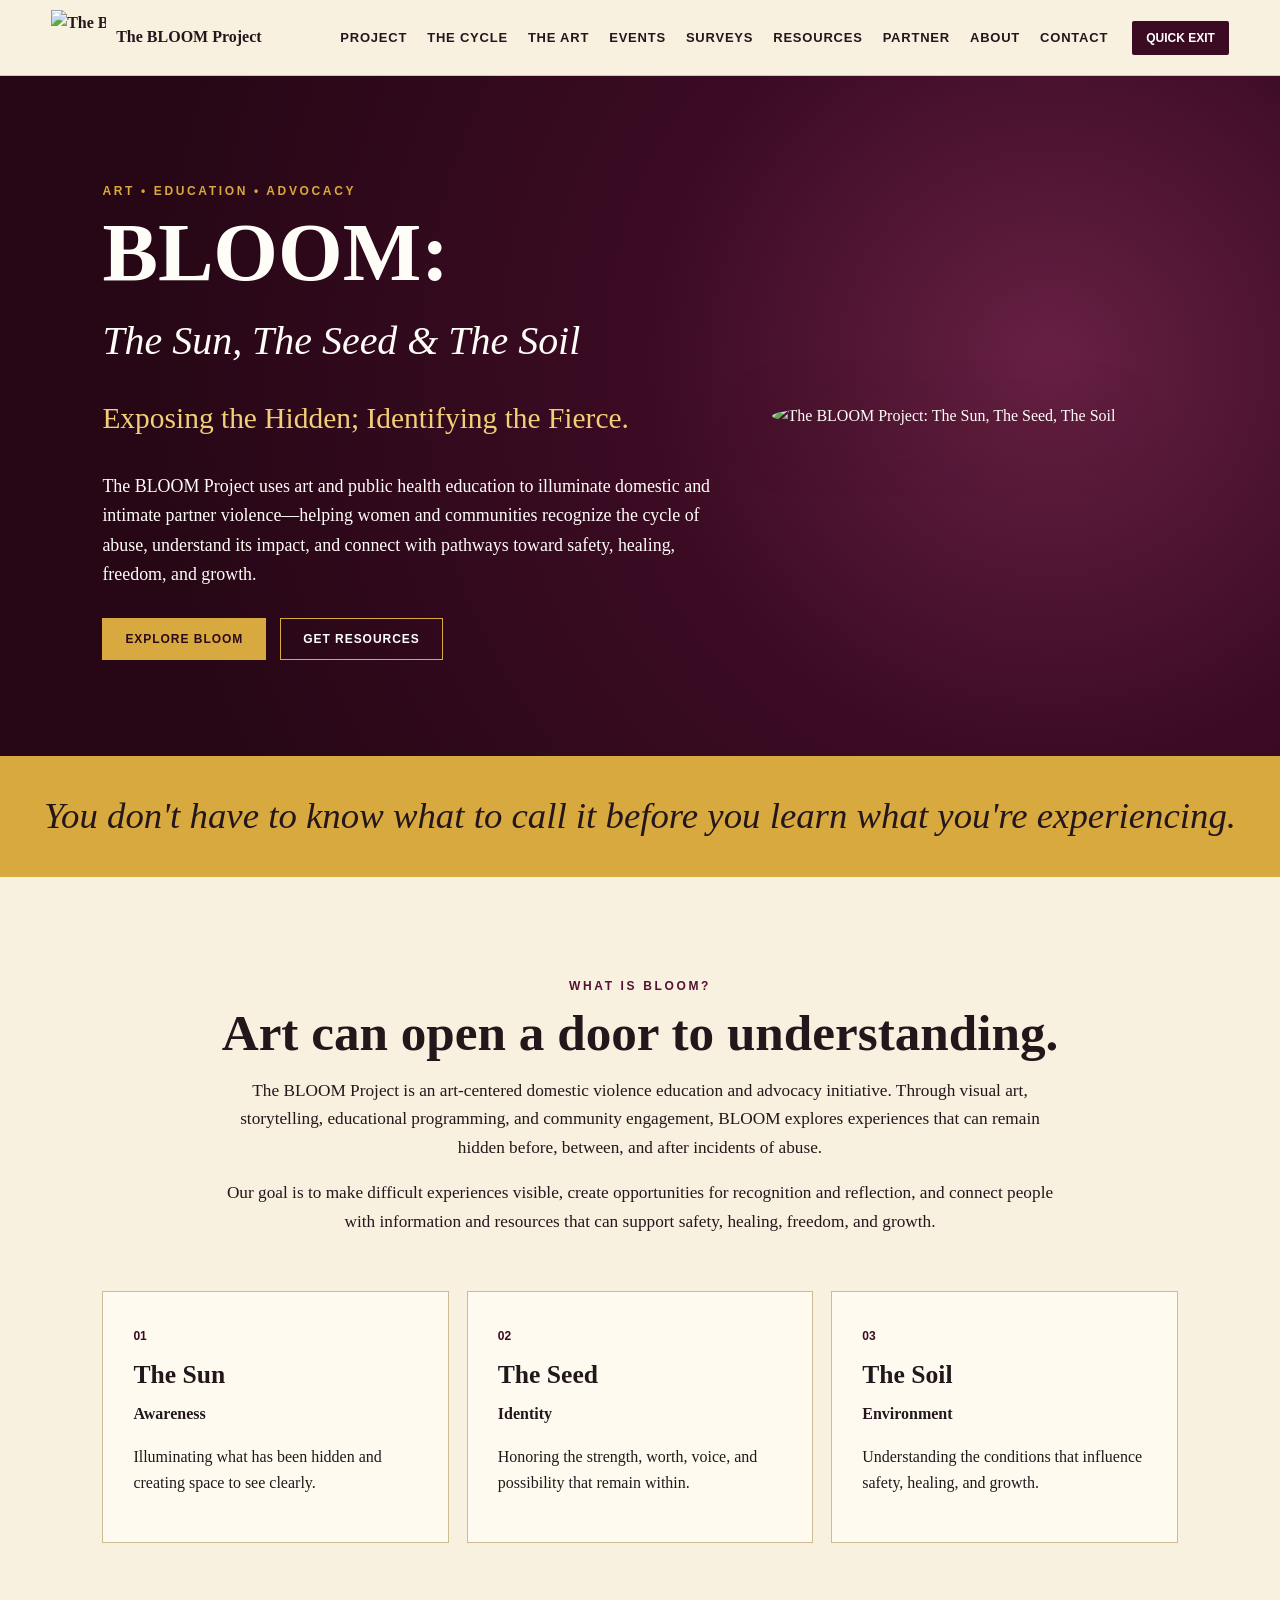
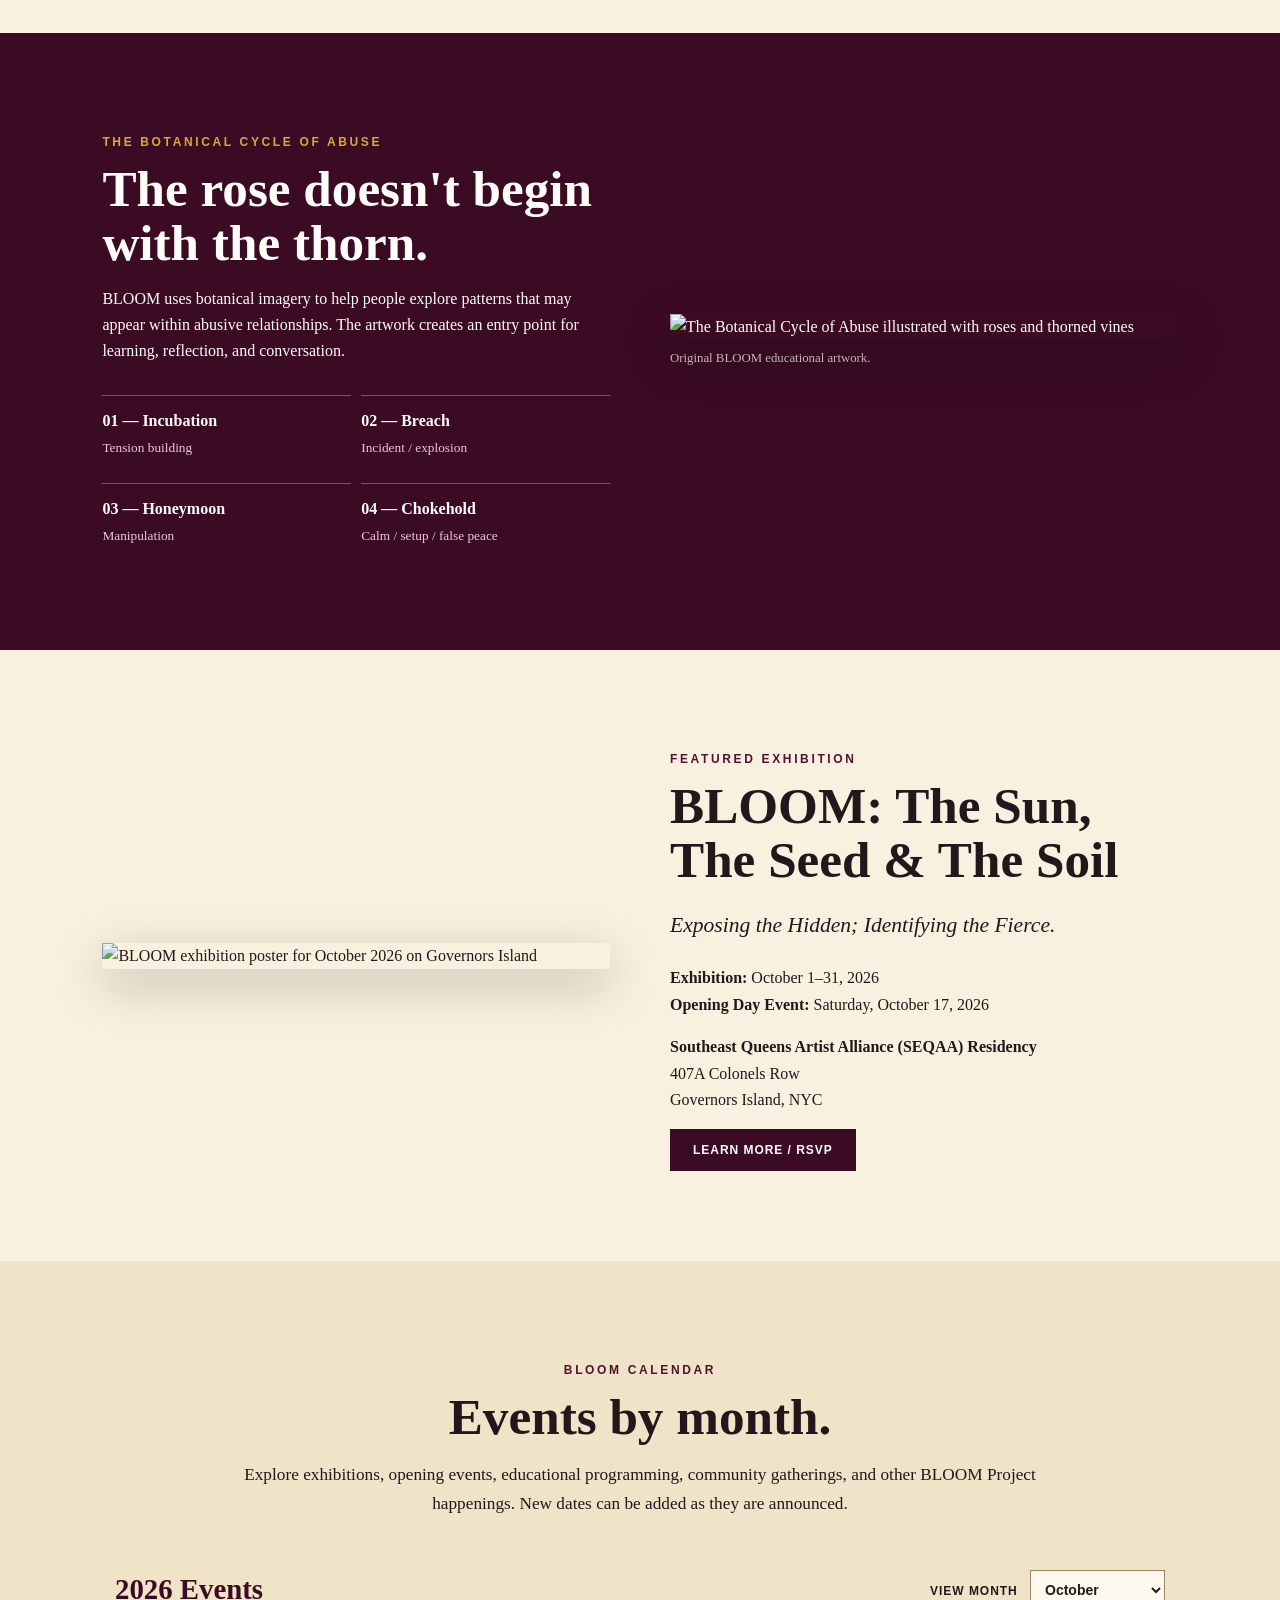
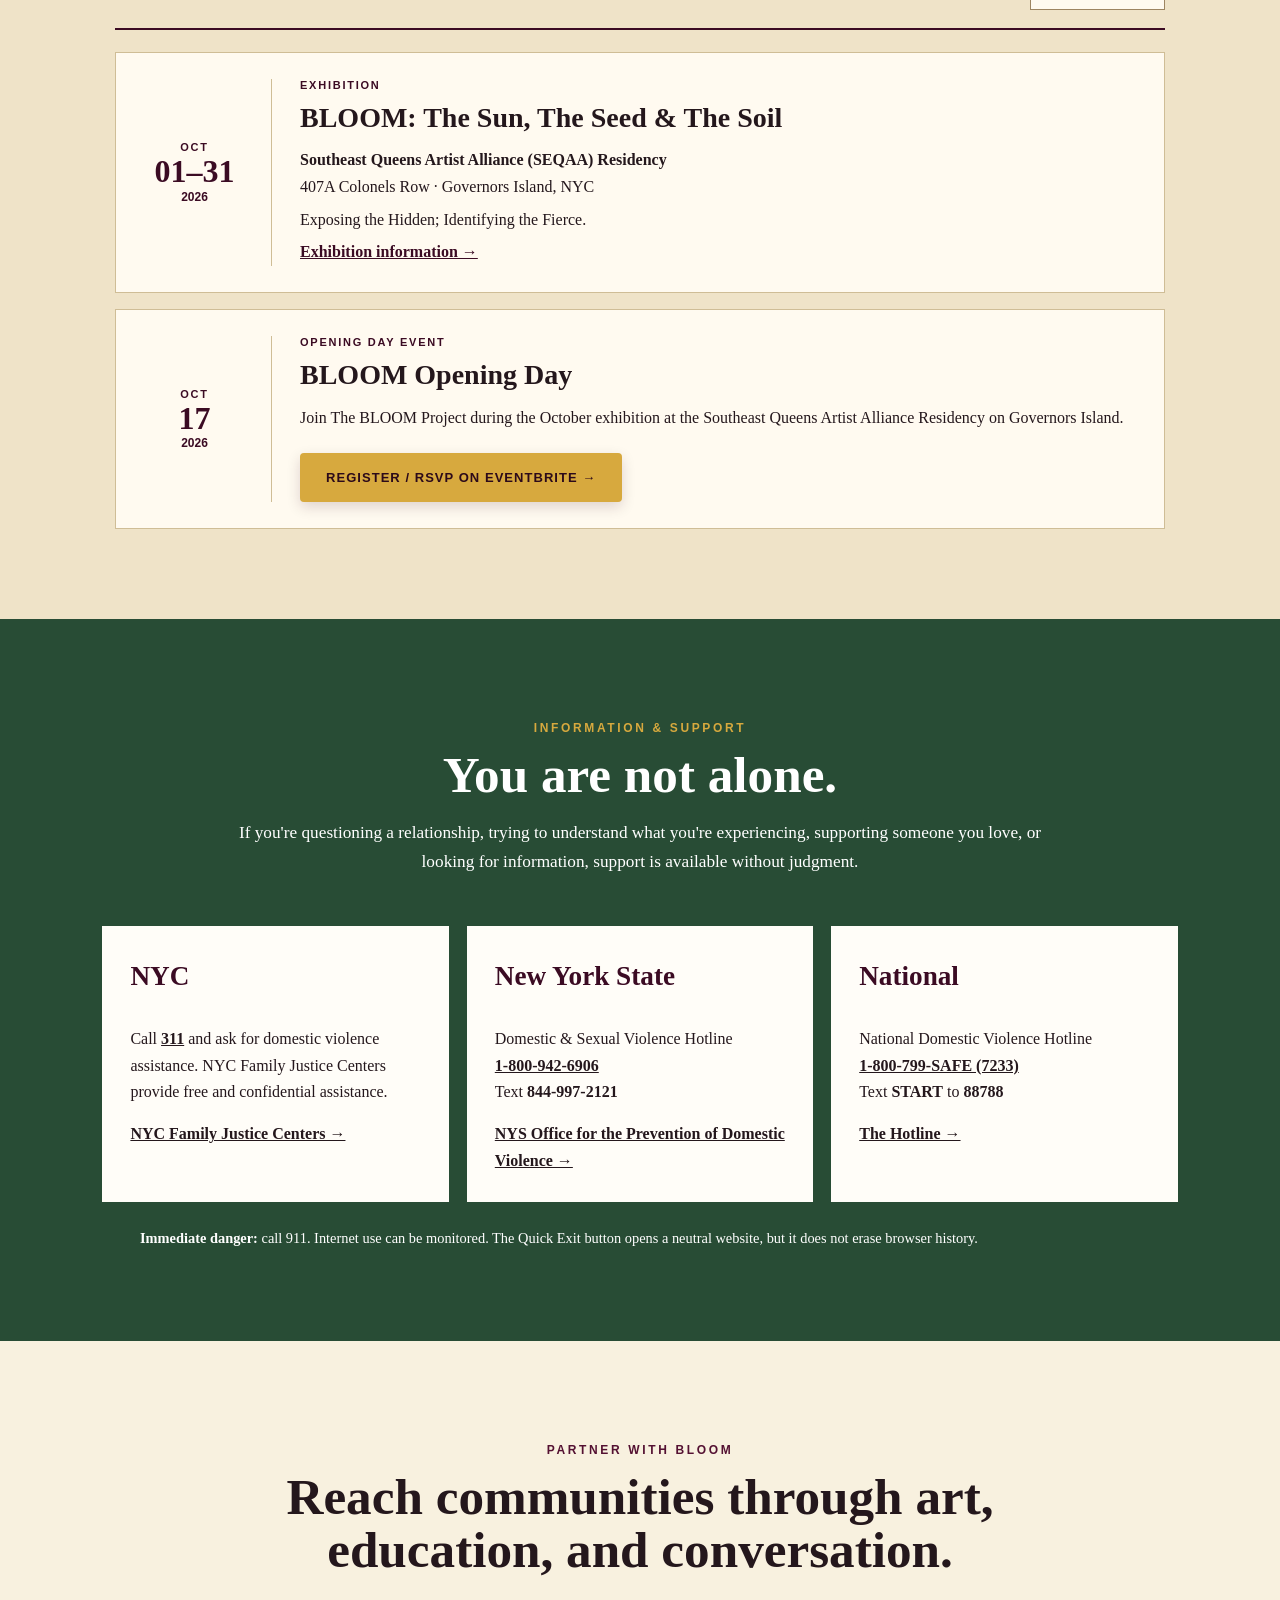
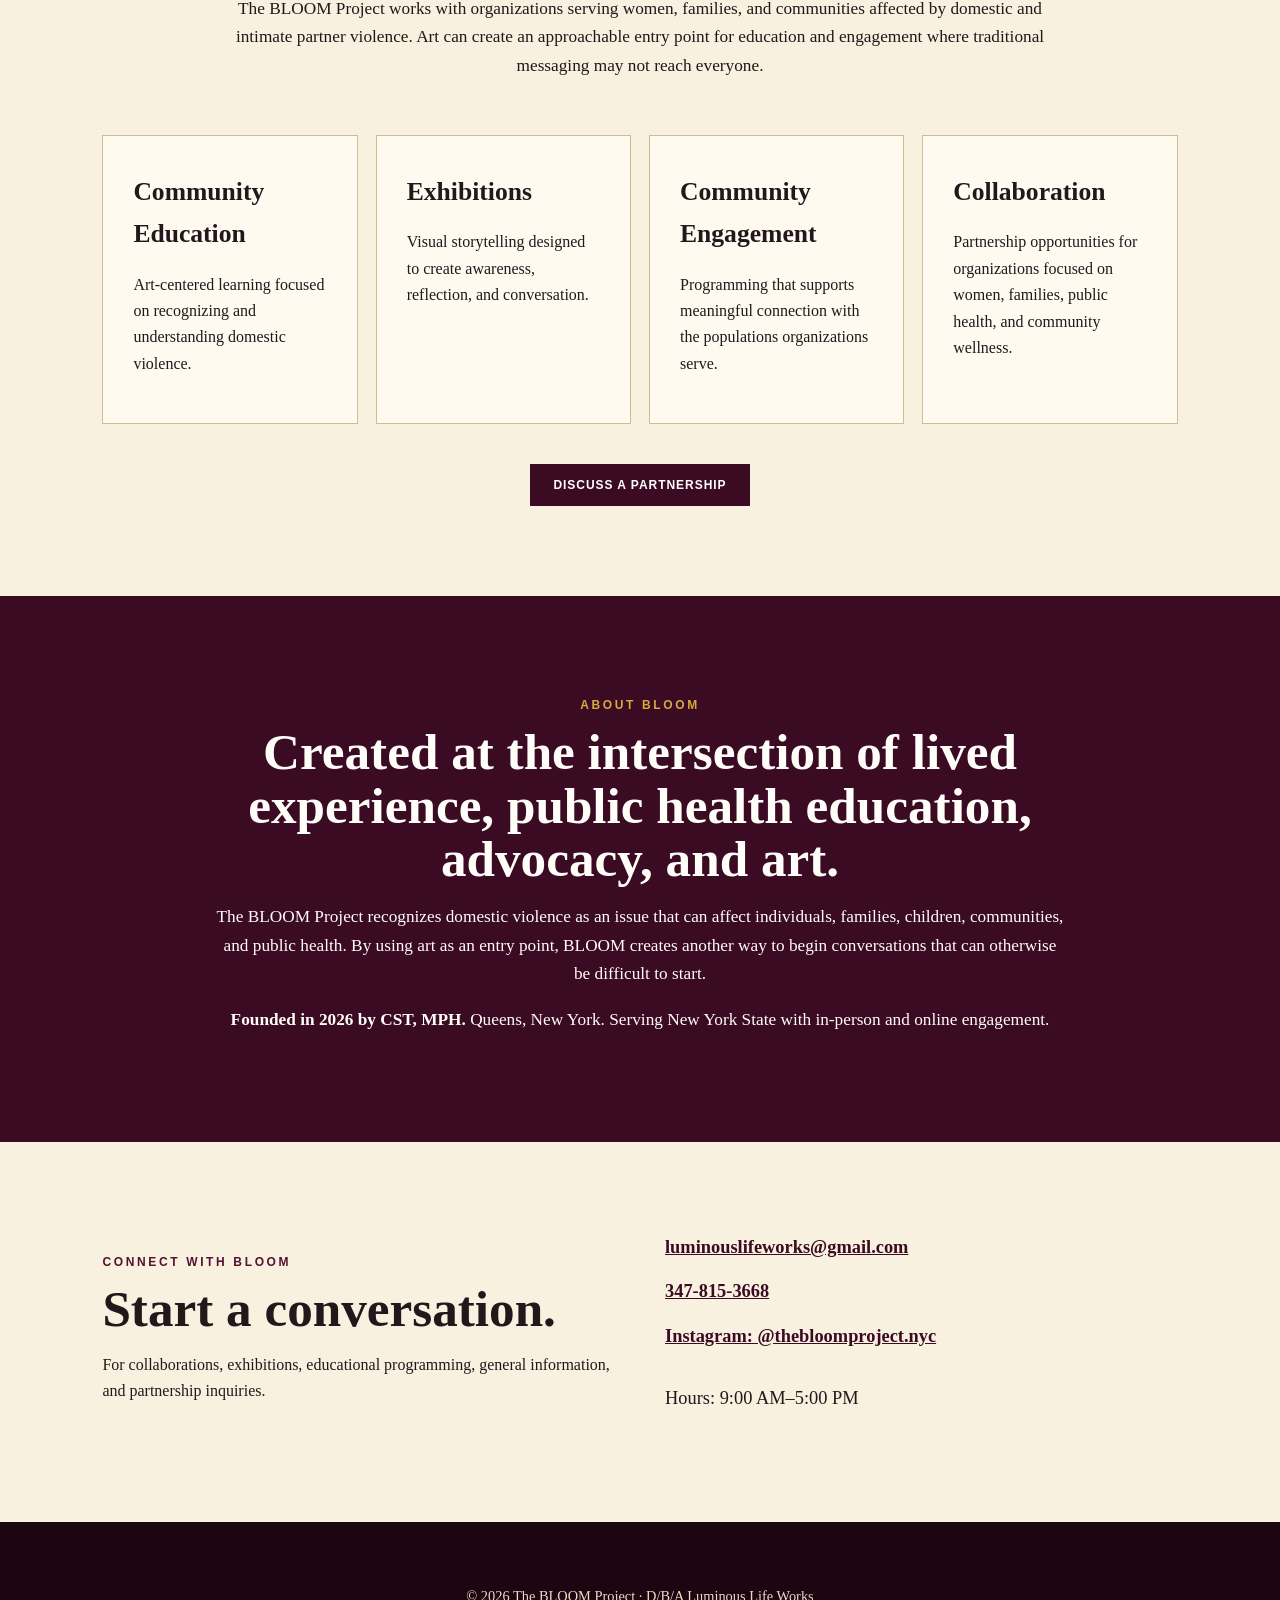
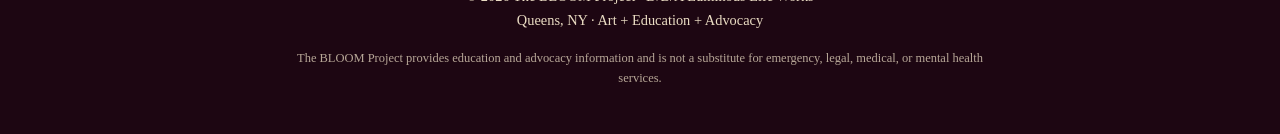
==== index.html @ 8087569d "Add 'Surveys' link to site header" ====
<!doctype html>
<html lang="en">
<head>
<meta charset="utf-8"><meta name="viewport" content="width=device-width,initial-scale=1">
<meta name="description" content="The BLOOM Project uses art and public health education to illuminate domestic and intimate partner violence and connect communities with resources.">
<meta name="theme-color" content="#3b0b23"><title>The BLOOM Project | Art + Education + Advocacy</title>
<link rel="stylesheet" href="styles.css"><script defer src="script.js"></script>
</head>
<body>
<a class="skip" href="#main">Skip to content</a>
<header class="site-header"><a class="brand" href="#top" aria-label="The BLOOM Project home"><img src="assets/bloom-logo.png" alt="The BLOOM Project logo"><span>The BLOOM Project</span></a><button class="menu" aria-expanded="false" aria-controls="nav">Menu</button><nav id="nav"><a href="#project">Project</a><a href="#cycle">The Cycle</a><a href="#art">The Art</a><a href="#events">Events</a><a href="surveys.html">Surveys</a><a href="#resources">Resources</a><a href="#partner">Partner</a><a href="#about">About</a><a href="#contact">Contact</a></nav><a class="quick" href="https://www.google.com" rel="noreferrer">Quick Exit</a></header>
<main id="main">
<section class="hero" id="top"><div class="hero-copy"><p class="eyebrow">ART • EDUCATION • ADVOCACY</p><h1>BLOOM:<br><em>The Sun, The Seed &amp; The Soil</em></h1><p class="tagline">Exposing the Hidden; Identifying the Fierce.</p><p class="lead">The BLOOM Project uses art and public health education to illuminate domestic and intimate partner violence—helping women and communities recognize the cycle of abuse, understand its impact, and connect with pathways toward safety, healing, freedom, and growth.</p><div class="actions"><a class="btn gold" href="#project">Explore BLOOM</a><a class="btn outline" href="#resources">Get Resources</a></div></div><div class="hero-mark"><img src="assets/bloom-logo.png" alt="The BLOOM Project: The Sun, The Seed, The Soil"></div></section>
<section class="statement"><p>You don't have to know what to call it before you learn what you're experiencing.</p></section>
<section class="section cream" id="project"><div class="narrow"><p class="eyebrow dark">WHAT IS BLOOM?</p><h2>Art can open a door to understanding.</h2><p>The BLOOM Project is an art-centered domestic violence education and advocacy initiative. Through visual art, storytelling, educational programming, and community engagement, BLOOM explores experiences that can remain hidden before, between, and after incidents of abuse.</p><p>Our goal is to make difficult experiences visible, create opportunities for recognition and reflection, and connect people with information and resources that can support safety, healing, freedom, and growth.</p></div><div class="three"><article><span>01</span><h3>The Sun</h3><b>Awareness</b><p>Illuminating what has been hidden and creating space to see clearly.</p></article><article><span>02</span><h3>The Seed</h3><b>Identity</b><p>Honoring the strength, worth, voice, and possibility that remain within.</p></article><article><span>03</span><h3>The Soil</h3><b>Environment</b><p>Understanding the conditions that influence safety, healing, and growth.</p></article></div></section>
<section class="section wine" id="cycle"><div class="split"><div><p class="eyebrow">THE BOTANICAL CYCLE OF ABUSE</p><h2>The rose doesn't begin with the thorn.</h2><p>BLOOM uses botanical imagery to help people explore patterns that may appear within abusive relationships. The artwork creates an entry point for learning, reflection, and conversation.</p><div class="cycle-grid"><p><b>01 — Incubation</b><br><small>Tension building</small></p><p><b>02 — Breach</b><br><small>Incident / explosion</small></p><p><b>03 — Honeymoon</b><br><small>Manipulation</small></p><p><b>04 — Chokehold</b><br><small>Calm / setup / false peace</small></p></div></div><figure><img src="assets/botanical-cycle.png" alt="The Botanical Cycle of Abuse illustrated with roses and thorned vines"><figcaption>Original BLOOM educational artwork.</figcaption></figure></div></section>
<section class="section cream" id="art"><div class="split art"><figure><img src="assets/exhibition.jpg" alt="BLOOM exhibition poster for October 2026 on Governors Island"></figure><div><p class="eyebrow dark">FEATURED EXHIBITION</p><h2>BLOOM: The Sun, The Seed &amp; The Soil</h2><p class="big">Exposing the Hidden; Identifying the Fierce.</p><p><b>Exhibition:</b> October 1–31, 2026<br><b>Opening Day Event:</b> Saturday, October 17, 2026</p><p><b>Southeast Queens Artist Alliance (SEQAA) Residency</b><br>407A Colonels Row<br>Governors Island, NYC</p><a class="btn winebtn" href="mailto:luminouslifeworks@gmail.com?subject=BLOOM%20Exhibition%20RSVP">Learn More / RSVP</a></div></div></section>
<section class="section events" id="events"><div class="narrow"><p class="eyebrow dark">BLOOM CALENDAR</p><h2>Events by month.</h2><p>Explore exhibitions, opening events, educational programming, community gatherings, and other BLOOM Project happenings. New dates can be added as they are announced.</p></div><div class="calendar-shell"><div class="calendar-head"><h3>2026 Events</h3><label for="month-filter">View month <select id="month-filter" aria-label="Choose a month"><option value="all">All months</option><option value="09">September</option><option value="10" selected>October</option><option value="11">November</option><option value="12">December</option></select></label></div><div class="event-list" aria-live="polite"><article class="event-card" data-month="10"><div class="event-date"><span>OCT</span><strong>01–31</strong><small>2026</small></div><div><p class="event-type">EXHIBITION</p><h3>BLOOM: The Sun, The Seed &amp; The Soil</h3><p><b>Southeast Queens Artist Alliance (SEQAA) Residency</b><br>407A Colonels Row · Governors Island, NYC</p><p>Exposing the Hidden; Identifying the Fierce.</p><a class="text-link" href="mailto:luminouslifeworks@gmail.com?subject=BLOOM%20Exhibition%20Information">Exhibition information →</a></div></article><article class="event-card" data-month="10"><div class="event-date"><span>OCT</span><strong>17</strong><small>2026</small></div><div><p class="event-type">OPENING DAY EVENT</p><h3>BLOOM Opening Day</h3><p>Join The BLOOM Project during the October exhibition at the Southeast Queens Artist Alliance Residency on Governors Island.</p><a class="btn eventbrite-btn" href="https://www.eventbrite.com/e/bloom-tickets-2000081485564" target="_blank" rel="noopener noreferrer">Register / RSVP on Eventbrite →</a></div></article><div class="no-events" hidden>No events have been announced for this month yet. Follow <a href="https://www.instagram.com/thebloomproject.nyc/">@thebloomproject.nyc</a> for new dates.</div></div></div></section><section class="section resources" id="resources"><div class="narrow"><p class="eyebrow">INFORMATION &amp; SUPPORT</p><h2>You are not alone.</h2><p>If you're questioning a relationship, trying to understand what you're experiencing, supporting someone you love, or looking for information, support is available without judgment.</p></div><div class="resource-cards"><article><h3>NYC</h3><p>Call <a href="tel:311">311</a> and ask for domestic violence assistance. NYC Family Justice Centers provide free and confidential assistance.</p><a href="https://www.nyc.gov/site/ocdv/programs/family-justice-centers.page">NYC Family Justice Centers →</a></article><article><h3>New York State</h3><p>Domestic &amp; Sexual Violence Hotline<br><a href="tel:18009426903">1-800-942-6906</a><br>Text <b>844-997-2121</b></p><a href="https://opdv.ny.gov/">NYS Office for the Prevention of Domestic Violence →</a></article><article><h3>National</h3><p>National Domestic Violence Hotline<br><a href="tel:18007997233">1-800-799-SAFE (7233)</a><br>Text <b>START</b> to <b>88788</b></p><a href="https://www.thehotline.org/">The Hotline →</a></article></div><p class="safety-note"><b>Immediate danger:</b> call 911. Internet use can be monitored. The Quick Exit button opens a neutral website, but it does not erase browser history.</p></section>
<section class="section cream" id="partner"><div class="narrow"><p class="eyebrow dark">PARTNER WITH BLOOM</p><h2>Reach communities through art, education, and conversation.</h2><p>The BLOOM Project works with organizations serving women, families, and communities affected by domestic and intimate partner violence. Art can create an approachable entry point for education and engagement where traditional messaging may not reach everyone.</p></div><div class="four"><article><h3>Community Education</h3><p>Art-centered learning focused on recognizing and understanding domestic violence.</p></article><article><h3>Exhibitions</h3><p>Visual storytelling designed to create awareness, reflection, and conversation.</p></article><article><h3>Community Engagement</h3><p>Programming that supports meaningful connection with the populations organizations serve.</p></article><article><h3>Collaboration</h3><p>Partnership opportunities for organizations focused on women, families, public health, and community wellness.</p></article></div><div class="center"><a class="btn winebtn" href="mailto:luminouslifeworks@gmail.com?subject=Partner%20with%20The%20BLOOM%20Project">Discuss a Partnership</a></div></section>
<section class="section about" id="about"><div class="narrow"><p class="eyebrow">ABOUT BLOOM</p><h2>Created at the intersection of lived experience, public health education, advocacy, and art.</h2><p>The BLOOM Project recognizes domestic violence as an issue that can affect individuals, families, children, communities, and public health. By using art as an entry point, BLOOM creates another way to begin conversations that can otherwise be difficult to start.</p><p><b>Founded in 2026 by CST, MPH.</b> Queens, New York. Serving New York State with in-person and online engagement.</p></div></section>
<section class="section contact" id="contact"><div><p class="eyebrow dark">CONNECT WITH BLOOM</p><h2>Start a conversation.</h2><p>For collaborations, exhibitions, educational programming, general information, and partnership inquiries.</p></div><div class="contact-list"><a href="mailto:luminouslifeworks@gmail.com">luminouslifeworks@gmail.com</a><a href="tel:+13478153668">347-815-3668</a><a href="https://www.instagram.com/thebloomproject.nyc/">Instagram: @thebloomproject.nyc</a><p>Hours: 9:00 AM–5:00 PM</p></div></section>
</main>
<footer><img src="assets/bloom-logo.png" alt=""><p>© <span id="year"></span> The BLOOM Project · D/B/A Luminous Life Works<br>Queens, NY · Art + Education + Advocacy</p><p class="disclaimer">The BLOOM Project provides education and advocacy information and is not a substitute for emergency, legal, medical, or mental health services.</p></footer>
</body></html>
---- styles.css ----
:root{--wine:#3b0b23;--wine2:#541132;--gold:#d7a93e;--cream:#f8f1df;--ink:#24171c;--green:#284c35;--white:#fffdf8}*{box-sizing:border-box}html{scroll-behavior:smooth}body{margin:0;font-family:Georgia,'Times New Roman',serif;color:var(--ink);background:var(--cream);line-height:1.65}a{color:inherit}img{max-width:100%;display:block}.skip{position:absolute;left:-9999px}.skip:focus{left:1rem;top:1rem;background:white;padding:.7rem;z-index:99}.site-header{height:76px;padding:8px clamp(14px,4vw,58px);display:flex;align-items:center;gap:24px;background:rgba(248,241,223,.97);position:sticky;top:0;z-index:20;border-bottom:1px solid #d8c9a5}.brand{display:flex;align-items:center;gap:10px;text-decoration:none;font-weight:bold;white-space:nowrap}.brand img{width:55px;height:55px;object-fit:contain}.site-header nav{display:flex;gap:20px;margin-left:auto}.site-header nav a{text-decoration:none;font:600 13px Arial,sans-serif;text-transform:uppercase;letter-spacing:.06em}.quick{background:var(--wine);color:white;padding:10px 14px;text-decoration:none;font:700 12px Arial,sans-serif;text-transform:uppercase;border-radius:2px}.menu{display:none}.hero{min-height:680px;background:radial-gradient(circle at 82% 42%,#672043 0,#3b0b23 36%,#270716 80%);color:var(--white);display:grid;grid-template-columns:1.2fr .8fr;align-items:center;padding:80px clamp(24px,8vw,130px);gap:60px}.hero h1{font-size:clamp(3.1rem,6.5vw,6.7rem);line-height:.9;margin:.2em 0}.hero h1 em{font-size:.48em;font-weight:normal}.hero-mark img{filter:drop-shadow(0 12px 30px #16030d);border-radius:50%}.eyebrow{font:700 12px Arial,sans-serif;letter-spacing:.22em;color:var(--gold)}.eyebrow.dark{color:var(--wine2)}.tagline{font-size:clamp(1.25rem,2.3vw,2rem);color:#f2cf77}.lead{font-size:1.12rem;max-width:750px}.actions{display:flex;gap:14px;flex-wrap:wrap;margin-top:28px}.btn{display:inline-block;padding:13px 22px;text-decoration:none;text-transform:uppercase;font:700 12px Arial,sans-serif;letter-spacing:.08em;border:1px solid var(--gold)}.gold{background:var(--gold);color:#2c0a1a}.outline{color:white}.winebtn{background:var(--wine);color:white;border-color:var(--wine)}.statement{background:var(--gold);padding:30px 20px;text-align:center;font-size:clamp(1.35rem,3vw,2.3rem);font-style:italic}.statement p{margin:0}.section{padding:90px clamp(22px,8vw,130px)}.cream{background:var(--cream)}.wine,.about{background:var(--wine);color:var(--white)}.narrow{max-width:850px;margin:auto;text-align:center}.narrow h2,.split h2,.contact h2{font-size:clamp(2.2rem,4vw,4.4rem);line-height:1.05;margin:.25em 0}.narrow>p:not(.eyebrow){font-size:1.08rem}.three,.four{display:grid;gap:18px;margin-top:55px}.three{grid-template-columns:repeat(3,1fr)}.four{grid-template-columns:repeat(4,1fr)}.three article,.four article{padding:30px;border:1px solid #cdbd96;background:#fffaf0}.three span{font:700 12px Arial;color:var(--wine)}.three h3,.four h3{font-size:1.6rem;margin:.2em 0}.split{display:grid;grid-template-columns:1fr 1fr;gap:60px;align-items:center}.split figure{margin:0}.split figure img{box-shadow:0 15px 50px rgba(0,0,0,.25)}figcaption{font-size:.8rem;opacity:.7;margin-top:8px}.cycle-grid{display:grid;grid-template-columns:1fr 1fr;gap:10px;margin-top:30px}.cycle-grid p{border-top:1px solid #8c4969;padding:12px 0;margin:0}.cycle-grid small{color:#e8c8d8}.art figure img{max-height:760px;margin:auto}.big{font-size:1.35rem;font-style:italic}.resources{background:var(--green);color:white}.resource-cards{display:grid;grid-template-columns:repeat(3,1fr);gap:18px;margin:50px auto 20px;max-width:1100px}.resource-cards article{background:#fffdf8;color:var(--ink);padding:28px}.resource-cards h3{font-size:1.7rem;color:var(--wine);margin-top:0}.resource-cards a{font-weight:bold}.safety-note{max-width:1000px;margin:25px auto 0;font-size:.9rem}.center{text-align:center;margin-top:40px}.contact{display:grid;grid-template-columns:1fr 1fr;gap:50px;align-items:center}.contact-list{display:flex;flex-direction:column;gap:14px;font-size:1.15rem}.contact-list a{font-weight:bold;color:var(--wine)}footer{background:#1d0612;color:#eadcc3;text-align:center;padding:45px 20px;font-size:.9rem}footer img{width:110px;margin:0 auto 18px;border-radius:50%}.disclaimer{max-width:700px;margin:15px auto 0;opacity:.75;font-size:.78rem}
.events{background:#efe3c8}.calendar-shell{max-width:1050px;margin:48px auto 0}.calendar-head{display:flex;justify-content:space-between;align-items:center;gap:20px;border-bottom:2px solid var(--wine);padding-bottom:14px;margin-bottom:22px}.calendar-head h3{font-size:1.8rem;margin:0;color:var(--wine)}.calendar-head label{font:700 12px Arial,sans-serif;text-transform:uppercase;letter-spacing:.08em}.calendar-head select{margin-left:8px;padding:10px 30px 10px 10px;border:1px solid #9d8562;background:#fffaf0;color:var(--ink);font:600 14px Arial,sans-serif}.event-list{display:grid;gap:16px}.event-card{display:grid;grid-template-columns:130px 1fr;gap:28px;background:#fffaf0;border:1px solid #cfbd96;padding:26px}.event-date{border-right:1px solid #cfbd96;display:flex;flex-direction:column;justify-content:center;text-align:center;padding-right:24px;color:var(--wine)}.event-date span,.event-type{font:700 11px Arial,sans-serif;letter-spacing:.16em}.event-date strong{font-size:2rem;line-height:1.15}.event-date small{font:600 12px Arial,sans-serif}.event-card h3{font-size:1.75rem;margin:.15em 0}.event-card p{margin:.4em 0}.event-type{color:var(--wine);margin:0!important}.text-link{font-weight:bold;color:var(--wine)}.no-events{background:#fffaf0;border:1px dashed #9d8562;padding:28px;text-align:center}.no-events a{font-weight:bold;color:var(--wine)}
@media(max-width:900px){.site-header{height:auto;min-height:68px;flex-wrap:wrap}.brand span{display:none}.menu{display:block;margin-left:auto;border:1px solid var(--wine);background:transparent;padding:9px 12px}.site-header nav{display:none;order:4;width:100%;flex-direction:column;padding:15px 0;margin:0}.site-header nav.open{display:flex}.quick{font-size:10px;padding:9px}.hero{grid-template-columns:1fr;padding:60px 24px;text-align:center}.hero-mark{max-width:430px;margin:auto;order:-1}.actions{justify-content:center}.split,.contact{grid-template-columns:1fr}.three,.resource-cards{grid-template-columns:1fr}.four{grid-template-columns:1fr 1fr}.section{padding:65px 22px}.art figure{order:2}}
@media(max-width:560px){.calendar-head{align-items:flex-start;flex-direction:column}.event-card{grid-template-columns:1fr}.event-date{border-right:0;border-bottom:1px solid #cfbd96;padding:0 0 16px;align-items:center}.event-date strong{font-size:1.7rem}.brand img{width:45px;height:45px}.hero{min-height:0;padding-top:38px}.hero-mark{max-width:270px}.hero h1{font-size:3.1rem}.hero h1 em{font-size:.42em}.lead{font-size:1rem}.statement{font-size:1.3rem}.four,.cycle-grid{grid-template-columns:1fr}.section{padding:55px 18px}.narrow h2,.split h2,.contact h2{font-size:2.35rem}.resource-cards article{padding:22px}.quick{white-space:nowrap}}

.eventbrite-btn{display:inline-block;margin-top:16px;background:var(--gold);color:#2c0a1a;border:2px solid var(--gold);padding:15px 24px;border-radius:4px;font:800 13px Arial,sans-serif;letter-spacing:.08em;text-transform:uppercase;box-shadow:0 5px 14px rgba(59,11,35,.16);transition:transform .15s ease,box-shadow .15s ease}.eventbrite-btn:hover,.eventbrite-btn:focus{transform:translateY(-2px);box-shadow:0 8px 18px rgba(59,11,35,.24);outline:3px solid rgba(59,11,35,.2);outline-offset:3px}@media(max-width:560px){.eventbrite-btn{display:block;width:100%;text-align:center;padding:16px 18px;font-size:13px}}
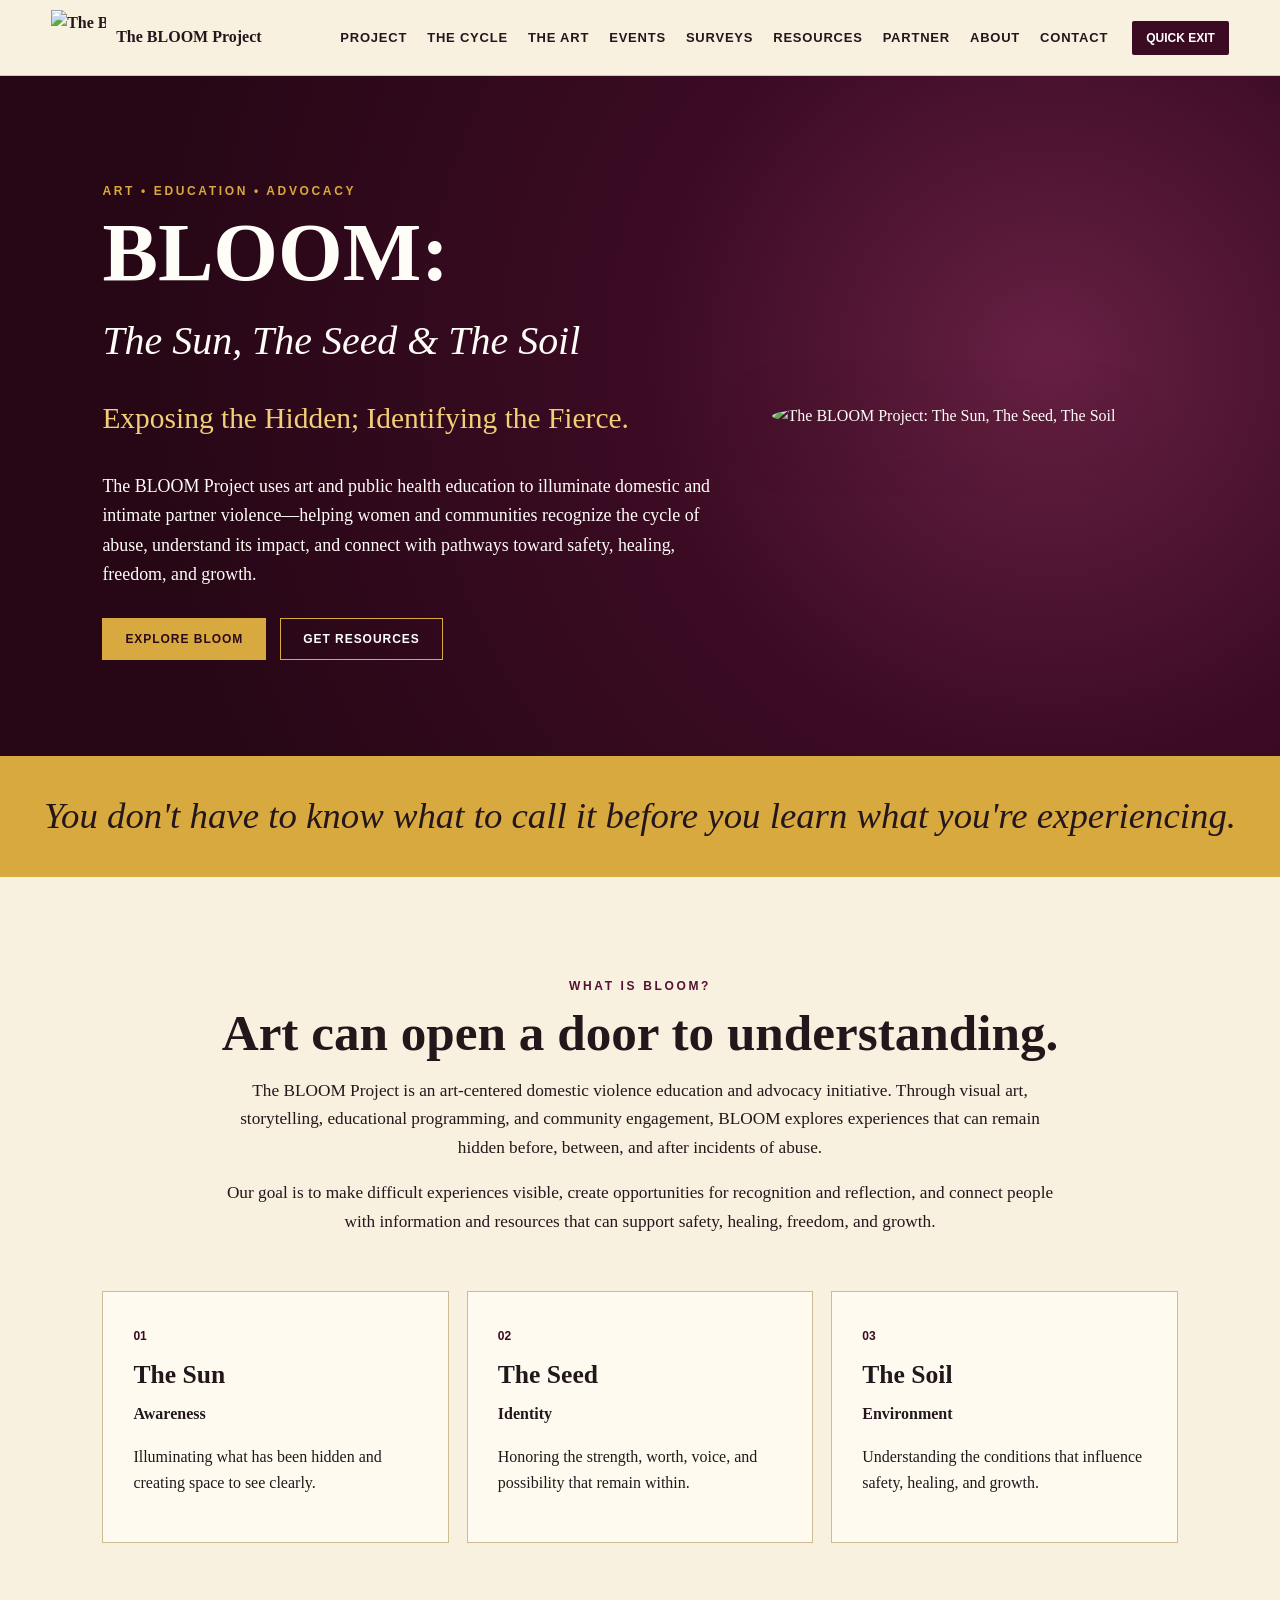
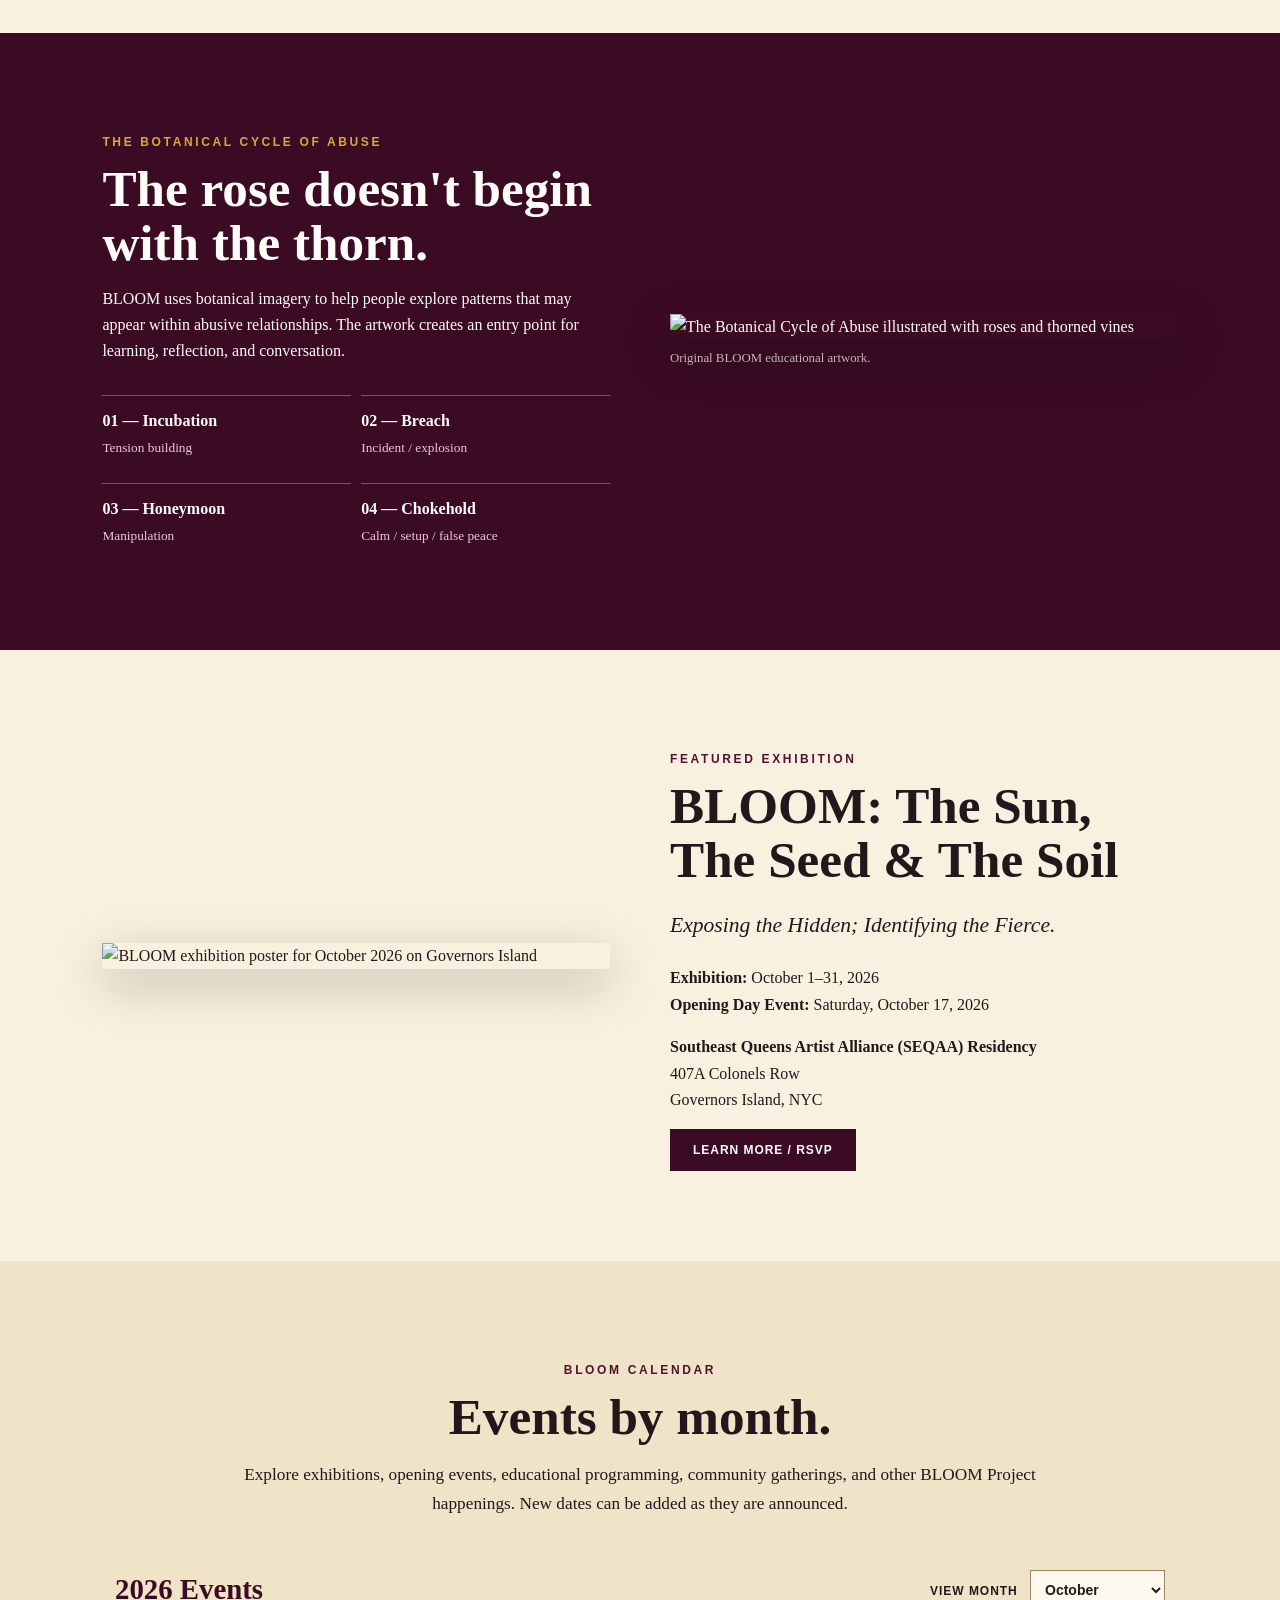
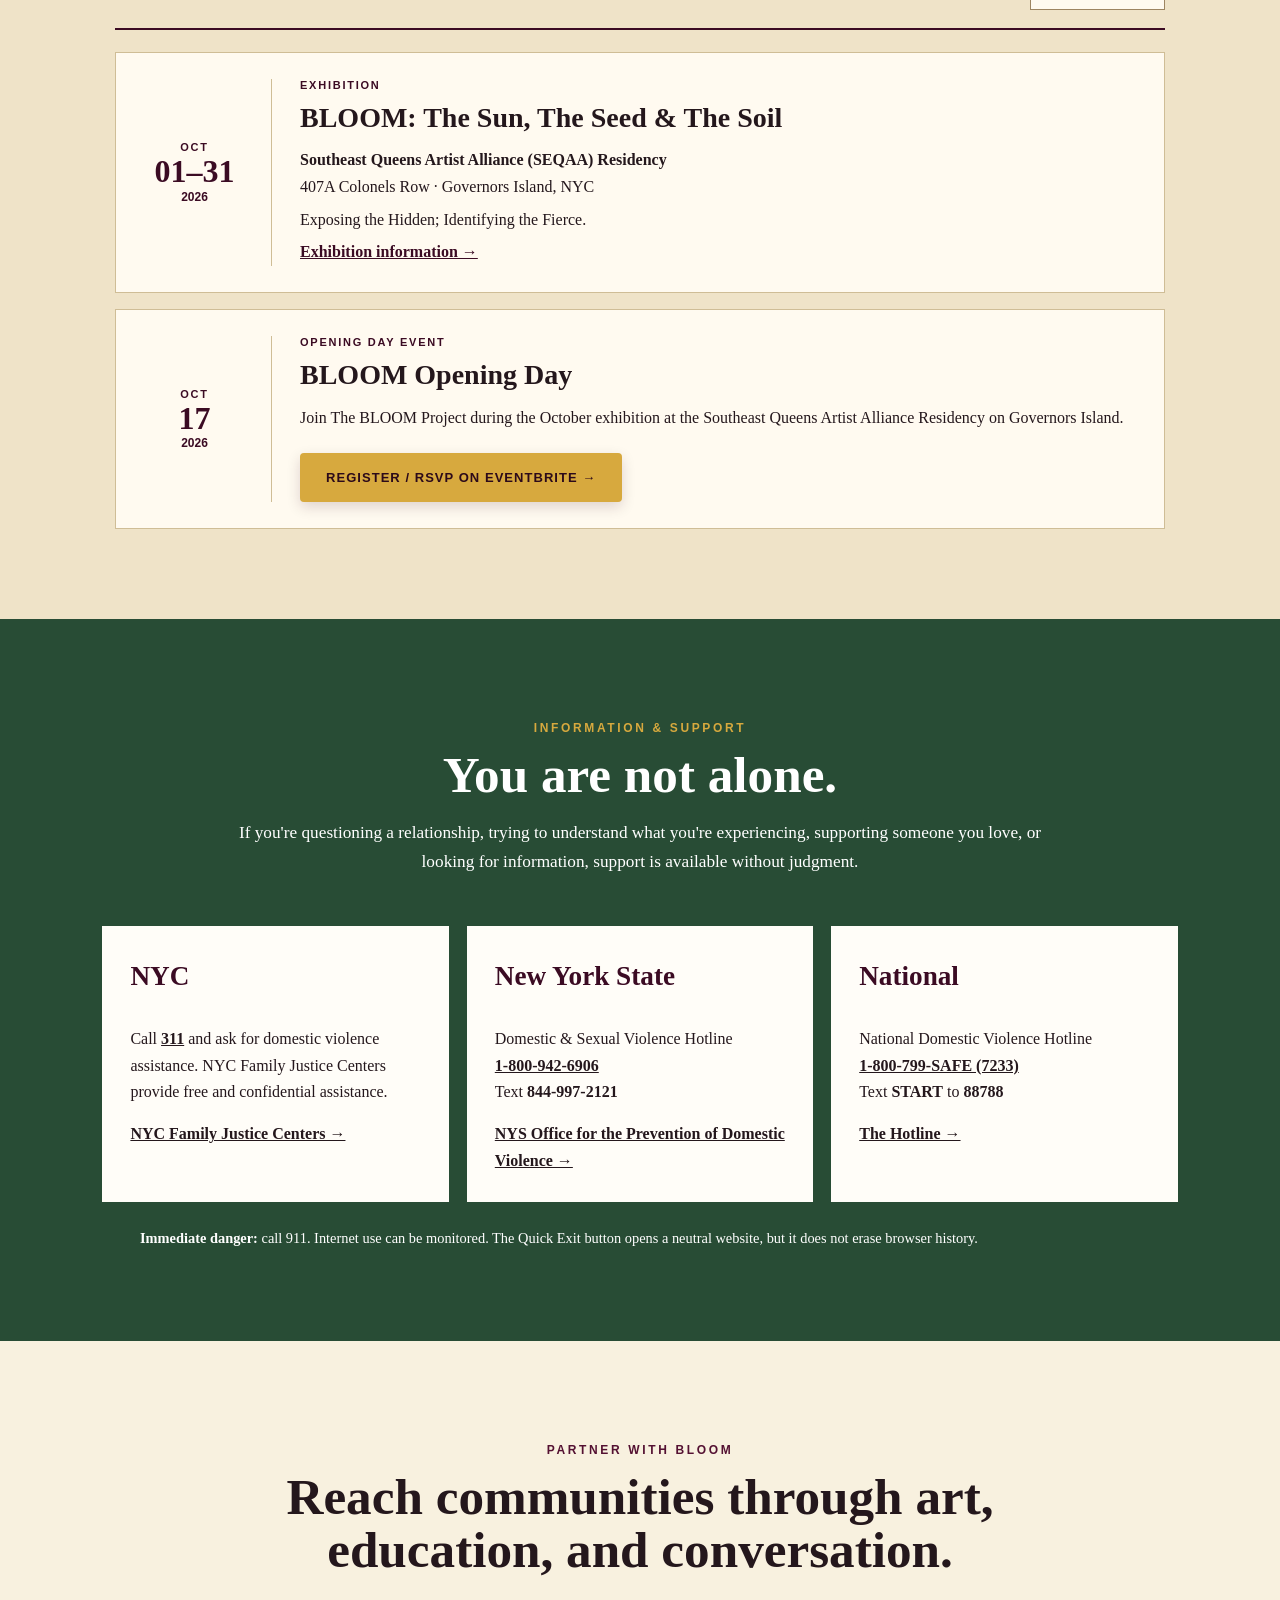
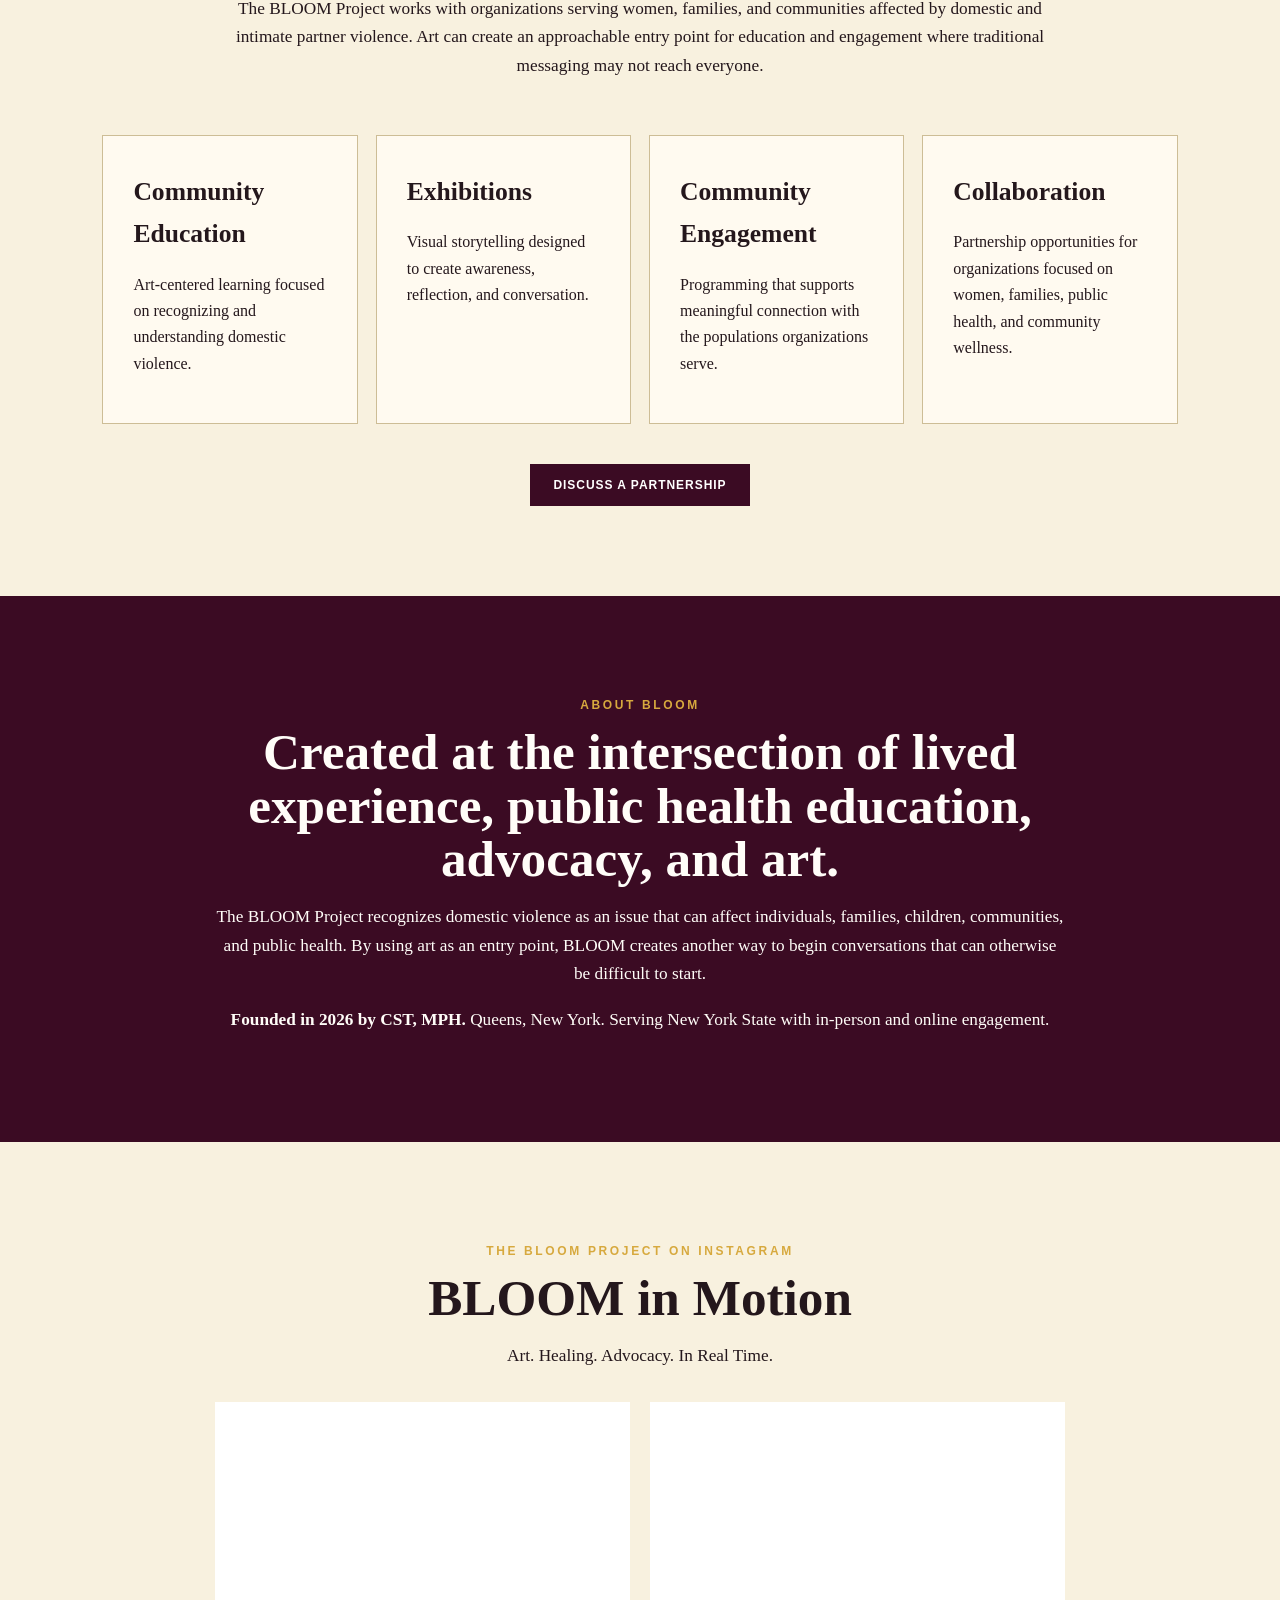
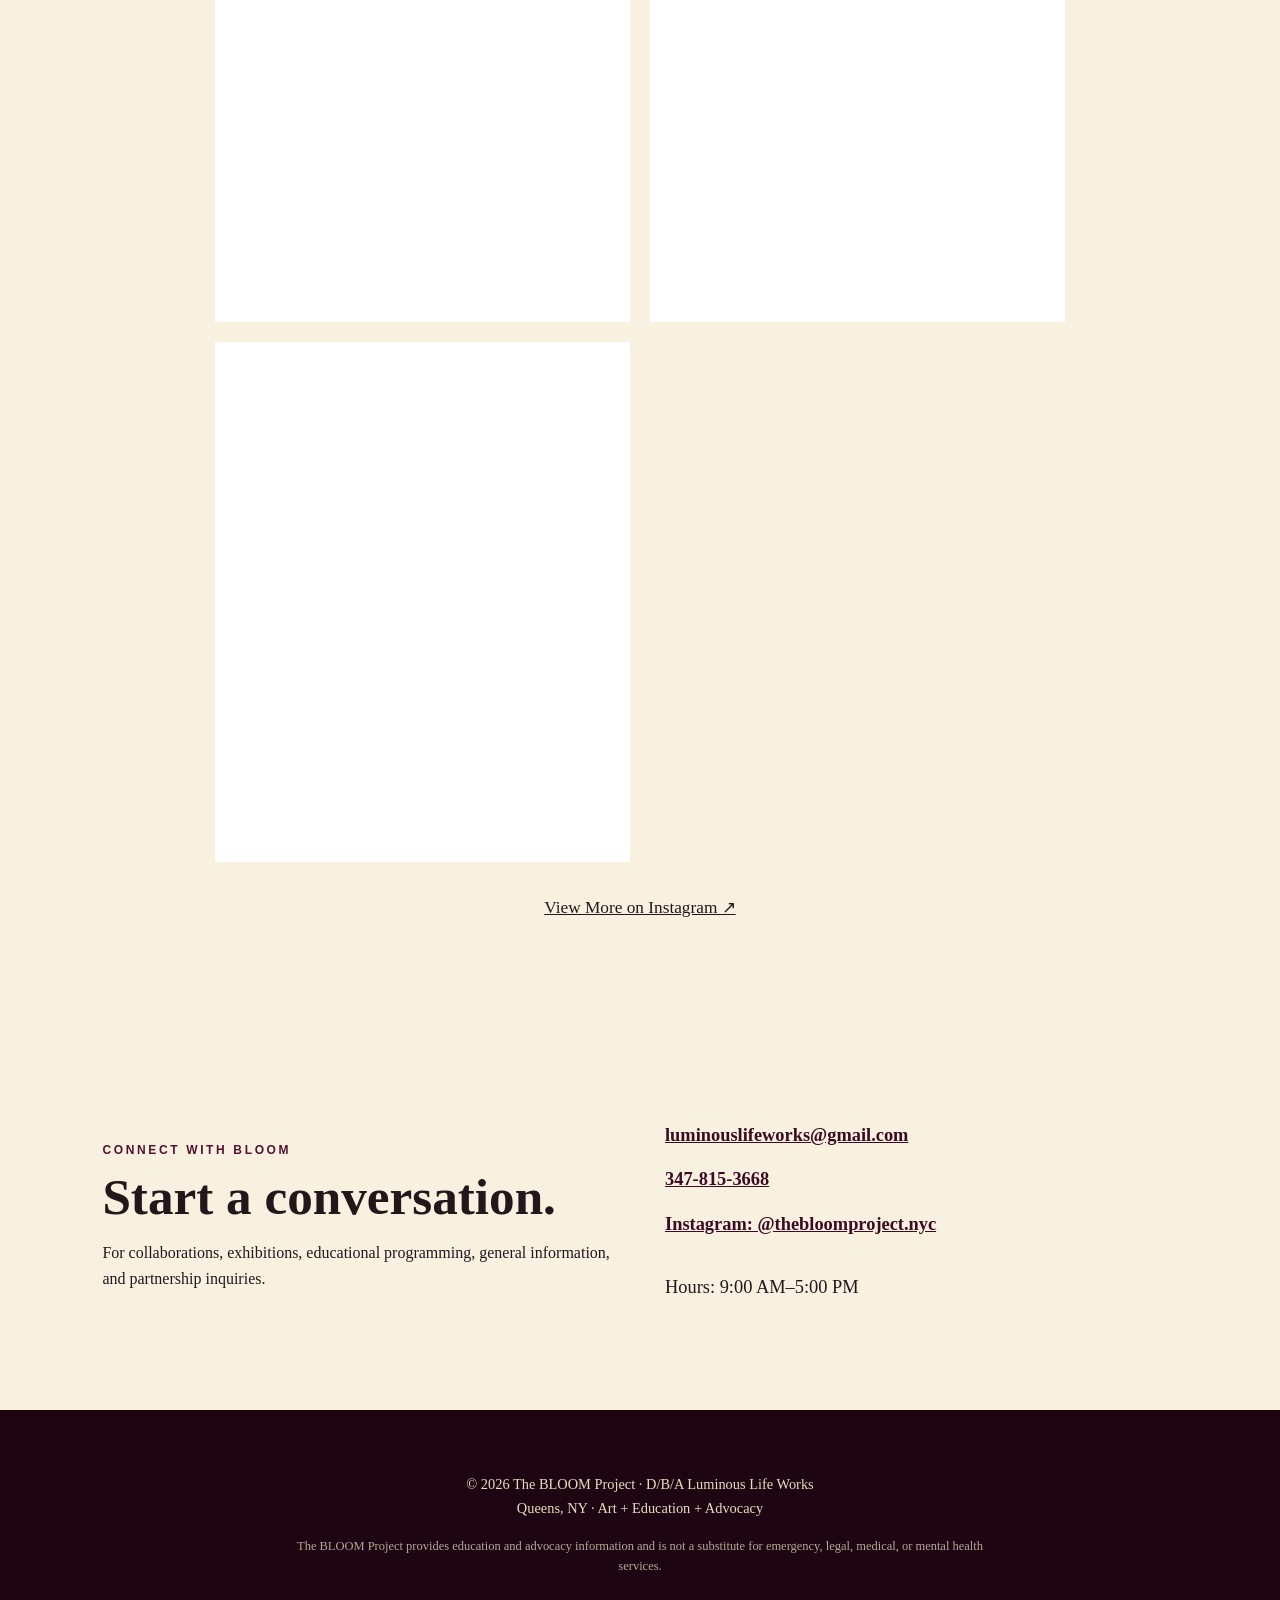
==== commit 1c547cb4: "Update index.html with exhibition and event details" ====
--- a/index.html
+++ b/index.html
@@ -18,6 +18,19 @@
 <section class="section events" id="events"><div class="narrow"><p class="eyebrow dark">BLOOM CALENDAR</p><h2>Events by month.</h2><p>Explore exhibitions, opening events, educational programming, community gatherings, and other BLOOM Project happenings. New dates can be added as they are announced.</p></div><div class="calendar-shell"><div class="calendar-head"><h3>2026 Events</h3><label for="month-filter">View month <select id="month-filter" aria-label="Choose a month"><option value="all">All months</option><option value="09">September</option><option value="10" selected>October</option><option value="11">November</option><option value="12">December</option></select></label></div><div class="event-list" aria-live="polite"><article class="event-card" data-month="10"><div class="event-date"><span>OCT</span><strong>01–31</strong><small>2026</small></div><div><p class="event-type">EXHIBITION</p><h3>BLOOM: The Sun, The Seed &amp; The Soil</h3><p><b>Southeast Queens Artist Alliance (SEQAA) Residency</b><br>407A Colonels Row · Governors Island, NYC</p><p>Exposing the Hidden; Identifying the Fierce.</p><a class="text-link" href="mailto:luminouslifeworks@gmail.com?subject=BLOOM%20Exhibition%20Information">Exhibition information →</a></div></article><article class="event-card" data-month="10"><div class="event-date"><span>OCT</span><strong>17</strong><small>2026</small></div><div><p class="event-type">OPENING DAY EVENT</p><h3>BLOOM Opening Day</h3><p>Join The BLOOM Project during the October exhibition at the Southeast Queens Artist Alliance Residency on Governors Island.</p><a class="btn eventbrite-btn" href="https://www.eventbrite.com/e/bloom-tickets-2000081485564" target="_blank" rel="noopener noreferrer">Register / RSVP on Eventbrite →</a></div></article><div class="no-events" hidden>No events have been announced for this month yet. Follow <a href="https://www.instagram.com/thebloomproject.nyc/">@thebloomproject.nyc</a> for new dates.</div></div></div></section><section class="section resources" id="resources"><div class="narrow"><p class="eyebrow">INFORMATION &amp; SUPPORT</p><h2>You are not alone.</h2><p>If you're questioning a relationship, trying to understand what you're experiencing, supporting someone you love, or looking for information, support is available without judgment.</p></div><div class="resource-cards"><article><h3>NYC</h3><p>Call <a href="tel:311">311</a> and ask for domestic violence assistance. NYC Family Justice Centers provide free and confidential assistance.</p><a href="https://www.nyc.gov/site/ocdv/programs/family-justice-centers.page">NYC Family Justice Centers →</a></article><article><h3>New York State</h3><p>Domestic &amp; Sexual Violence Hotline<br><a href="tel:18009426903">1-800-942-6906</a><br>Text <b>844-997-2121</b></p><a href="https://opdv.ny.gov/">NYS Office for the Prevention of Domestic Violence →</a></article><article><h3>National</h3><p>National Domestic Violence Hotline<br><a href="tel:18007997233">1-800-799-SAFE (7233)</a><br>Text <b>START</b> to <b>88788</b></p><a href="https://www.thehotline.org/">The Hotline →</a></article></div><p class="safety-note"><b>Immediate danger:</b> call 911. Internet use can be monitored. The Quick Exit button opens a neutral website, but it does not erase browser history.</p></section>
 <section class="section cream" id="partner"><div class="narrow"><p class="eyebrow dark">PARTNER WITH BLOOM</p><h2>Reach communities through art, education, and conversation.</h2><p>The BLOOM Project works with organizations serving women, families, and communities affected by domestic and intimate partner violence. Art can create an approachable entry point for education and engagement where traditional messaging may not reach everyone.</p></div><div class="four"><article><h3>Community Education</h3><p>Art-centered learning focused on recognizing and understanding domestic violence.</p></article><article><h3>Exhibitions</h3><p>Visual storytelling designed to create awareness, reflection, and conversation.</p></article><article><h3>Community Engagement</h3><p>Programming that supports meaningful connection with the populations organizations serve.</p></article><article><h3>Collaboration</h3><p>Partnership opportunities for organizations focused on women, families, public health, and community wellness.</p></article></div><div class="center"><a class="btn winebtn" href="mailto:luminouslifeworks@gmail.com?subject=Partner%20with%20The%20BLOOM%20Project">Discuss a Partnership</a></div></section>
 <section class="section about" id="about"><div class="narrow"><p class="eyebrow">ABOUT BLOOM</p><h2>Created at the intersection of lived experience, public health education, advocacy, and art.</h2><p>The BLOOM Project recognizes domestic violence as an issue that can affect individuals, families, children, communities, and public health. By using art as an entry point, BLOOM creates another way to begin conversations that can otherwise be difficult to start.</p><p><b>Founded in 2026 by CST, MPH.</b> Queens, New York. Serving New York State with in-person and online engagement.</p></div></section>
+<section class="section cream" id="instagram">
+  <div class="narrow">
+    <p class="eyebrow">THE BLOOM PROJECT ON INSTAGRAM</p>
+    <h2>BLOOM in Motion</h2>
+    <p>Art. Healing. Advocacy. In Real Time.</p>
+    <div style="display:grid;grid-template-columns:repeat(auto-fit,minmax(min(100%,280px),1fr));gap:20px;margin:32px 0;align-items:start;">
+      <iframe src="https://www.instagram.com/p/DeRetMOx4yV/embed/" title="BLOOM Instagram post" loading="lazy" style="width:100%;height:520px;border:0;background:white;" allowfullscreen></iframe>
+      <iframe src="https://www.instagram.com/reel/DeH_NhkP1dZ/embed/" title="BLOOM Instagram Reel 1" loading="lazy" style="width:100%;height:520px;border:0;background:white;" allowfullscreen></iframe>
+      <iframe src="https://www.instagram.com/reel/DeUUfzjhp_U/embed/" title="BLOOM Instagram Reel 2" loading="lazy" style="width:100%;height:520px;border:0;background:white;" allowfullscreen></iframe>
+    </div>
+    <p><a href="https://www.instagram.com/thebloomproject.nyc/" target="_blank" rel="noopener noreferrer">View More on Instagram ↗</a></p>
+  </div>
+</section>
 <section class="section contact" id="contact"><div><p class="eyebrow dark">CONNECT WITH BLOOM</p><h2>Start a conversation.</h2><p>For collaborations, exhibitions, educational programming, general information, and partnership inquiries.</p></div><div class="contact-list"><a href="mailto:luminouslifeworks@gmail.com">luminouslifeworks@gmail.com</a><a href="tel:+13478153668">347-815-3668</a><a href="https://www.instagram.com/thebloomproject.nyc/">Instagram: @thebloomproject.nyc</a><p>Hours: 9:00 AM–5:00 PM</p></div></section>
 </main>
 <footer><img src="assets/bloom-logo.png" alt=""><p>© <span id="year"></span> The BLOOM Project · D/B/A Luminous Life Works<br>Queens, NY · Art + Education + Advocacy</p><p class="disclaimer">The BLOOM Project provides education and advocacy information and is not a substitute for emergency, legal, medical, or mental health services.</p></footer>
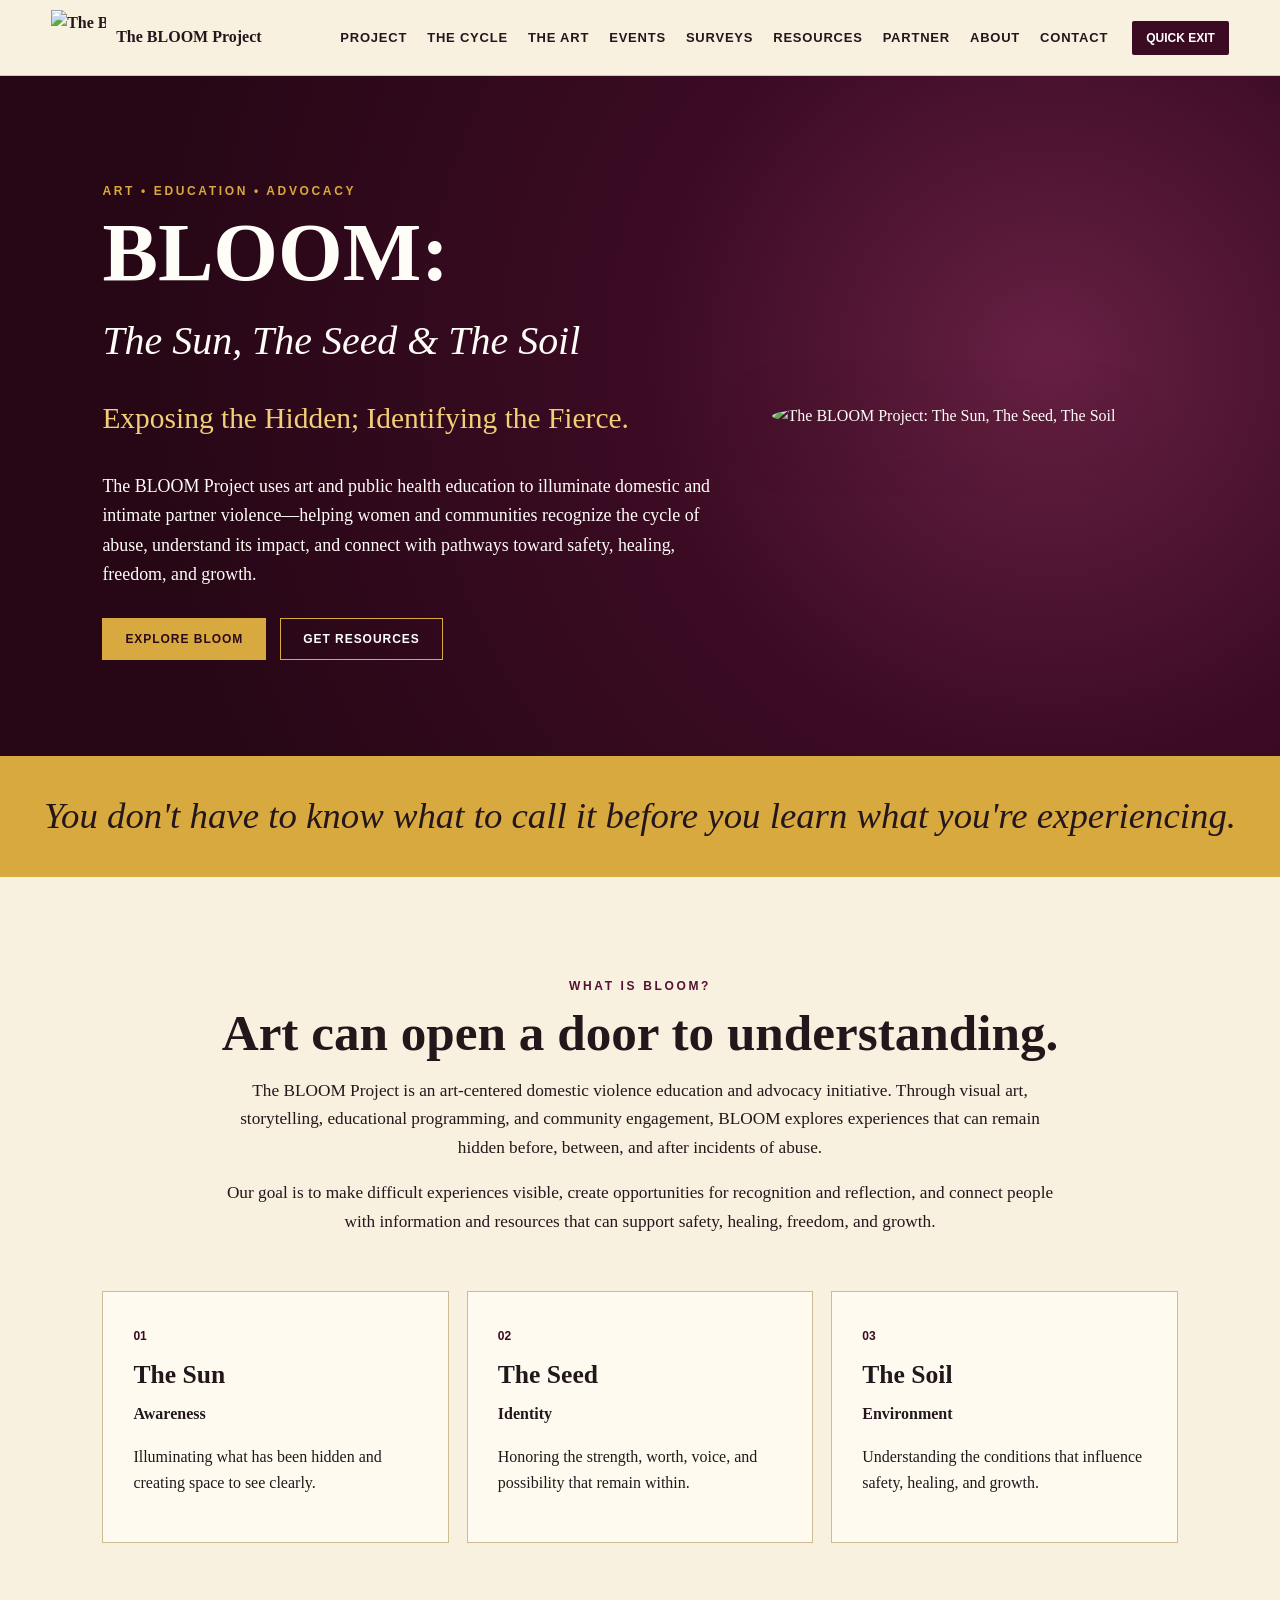
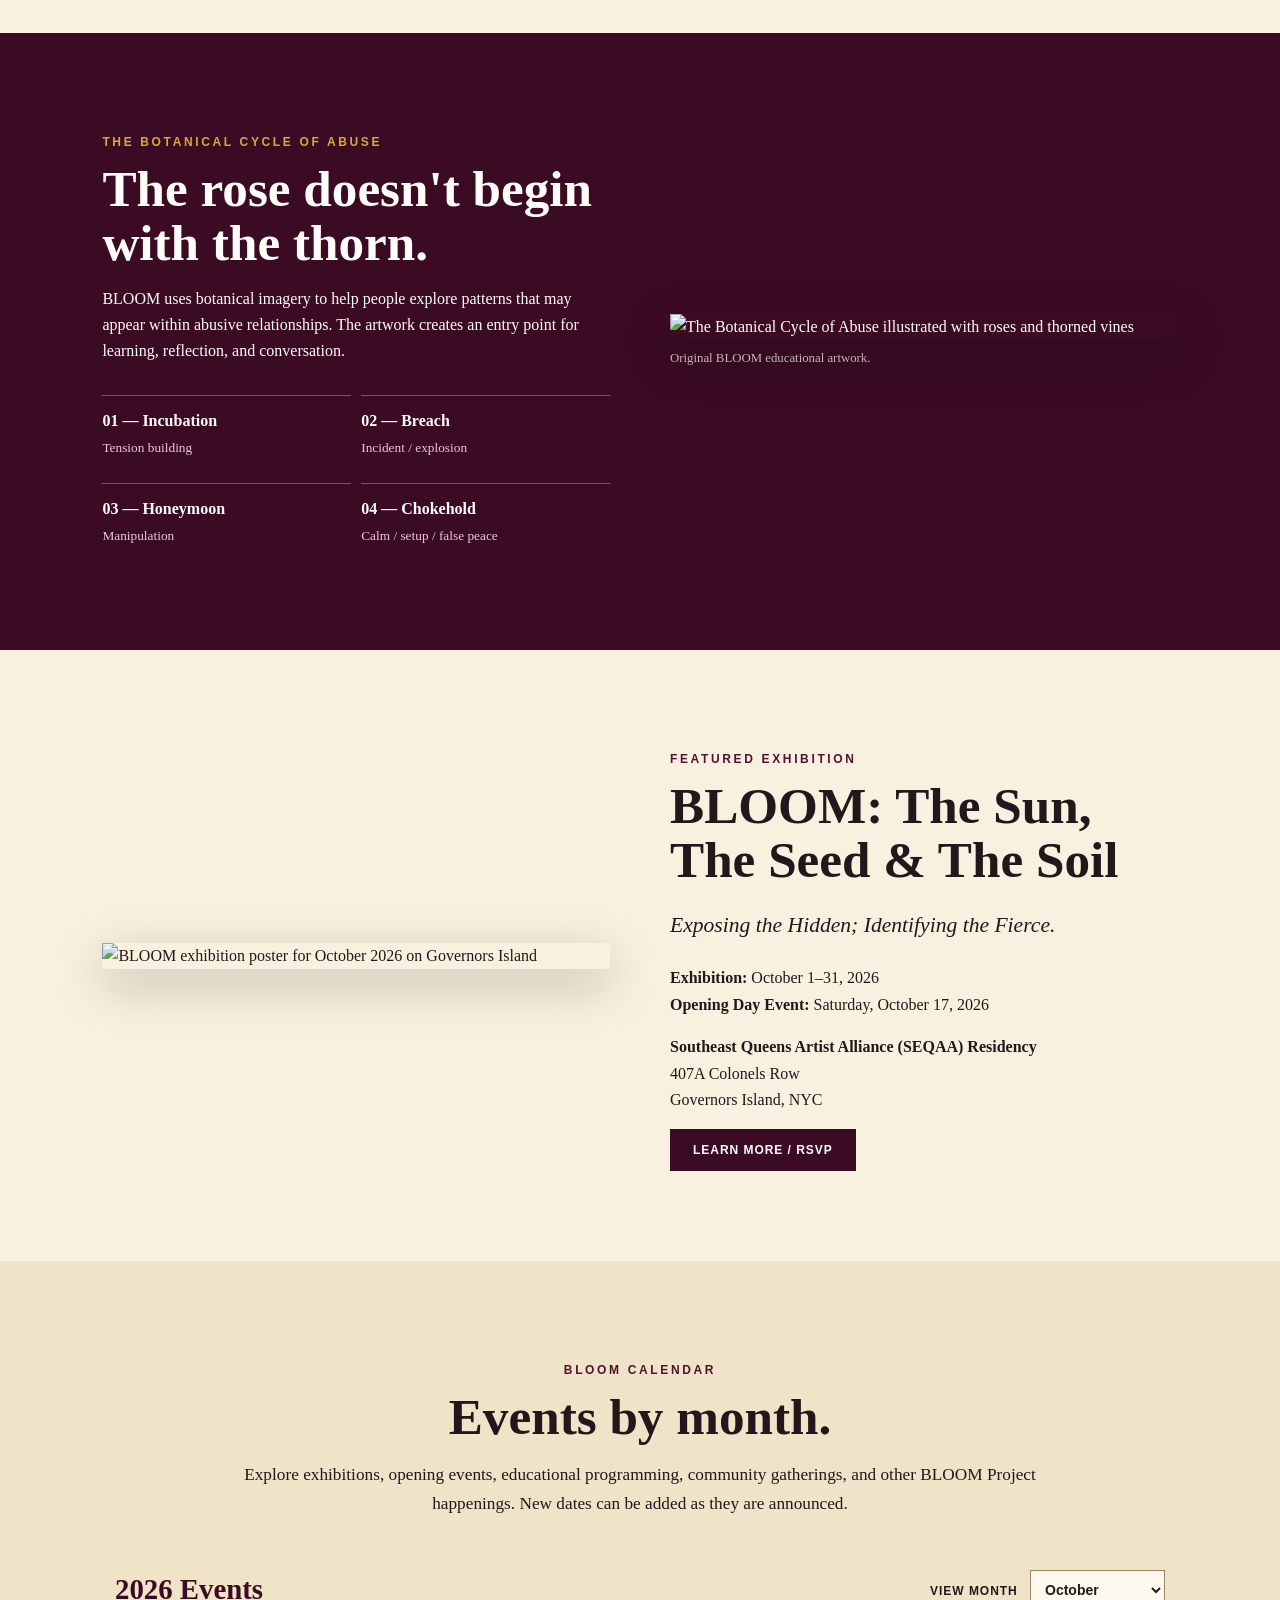
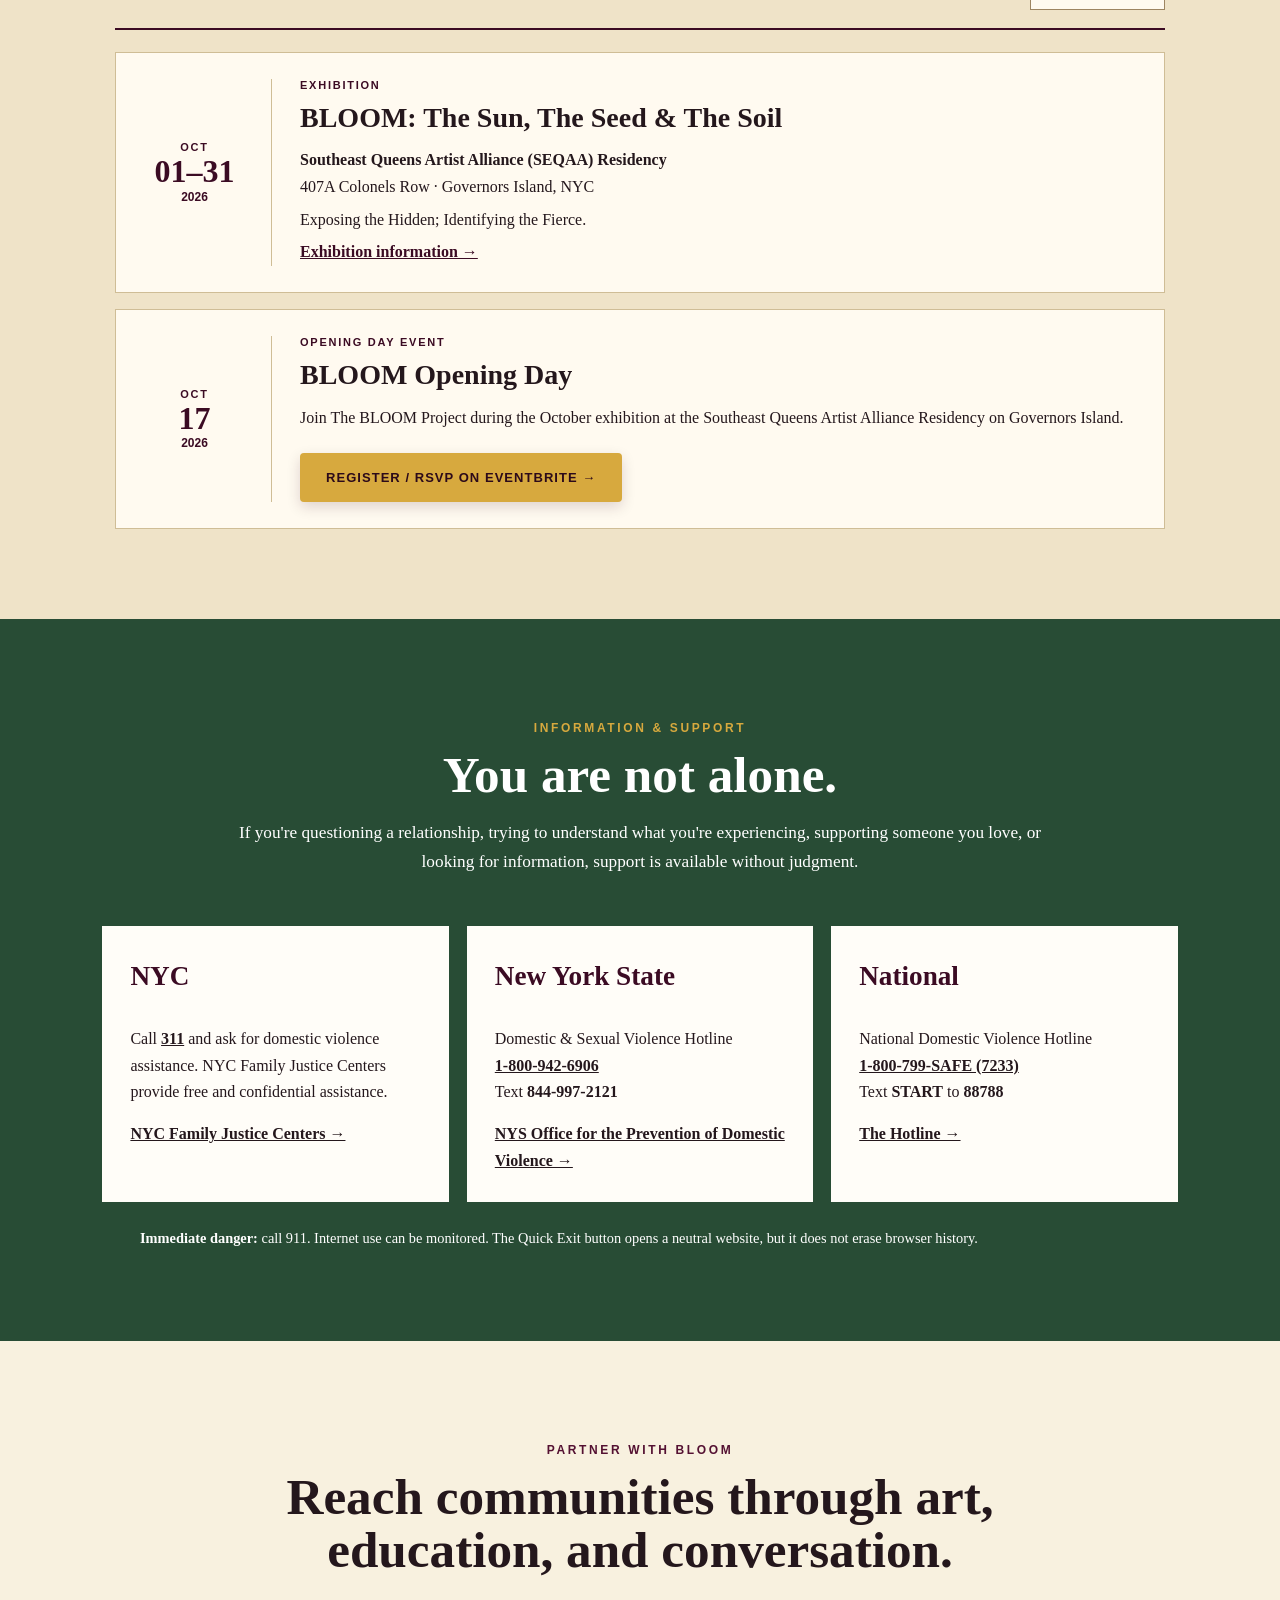
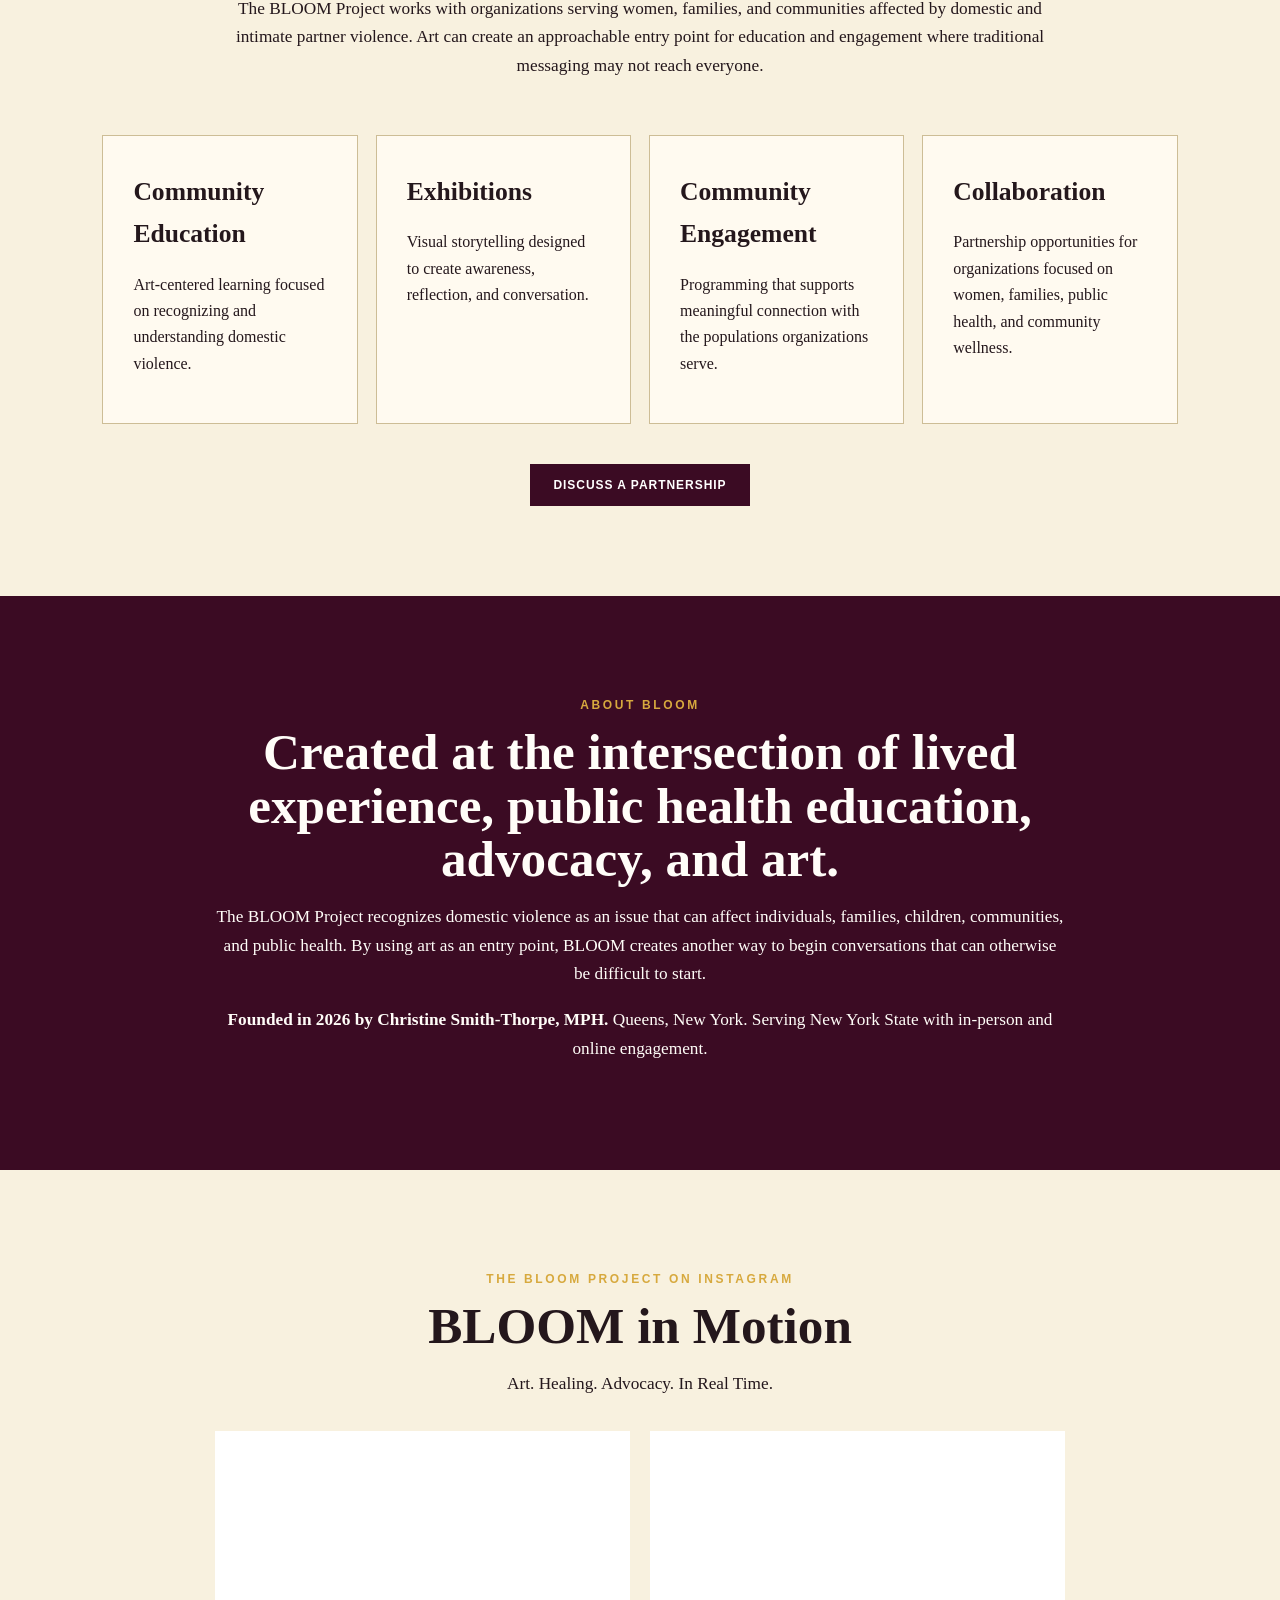
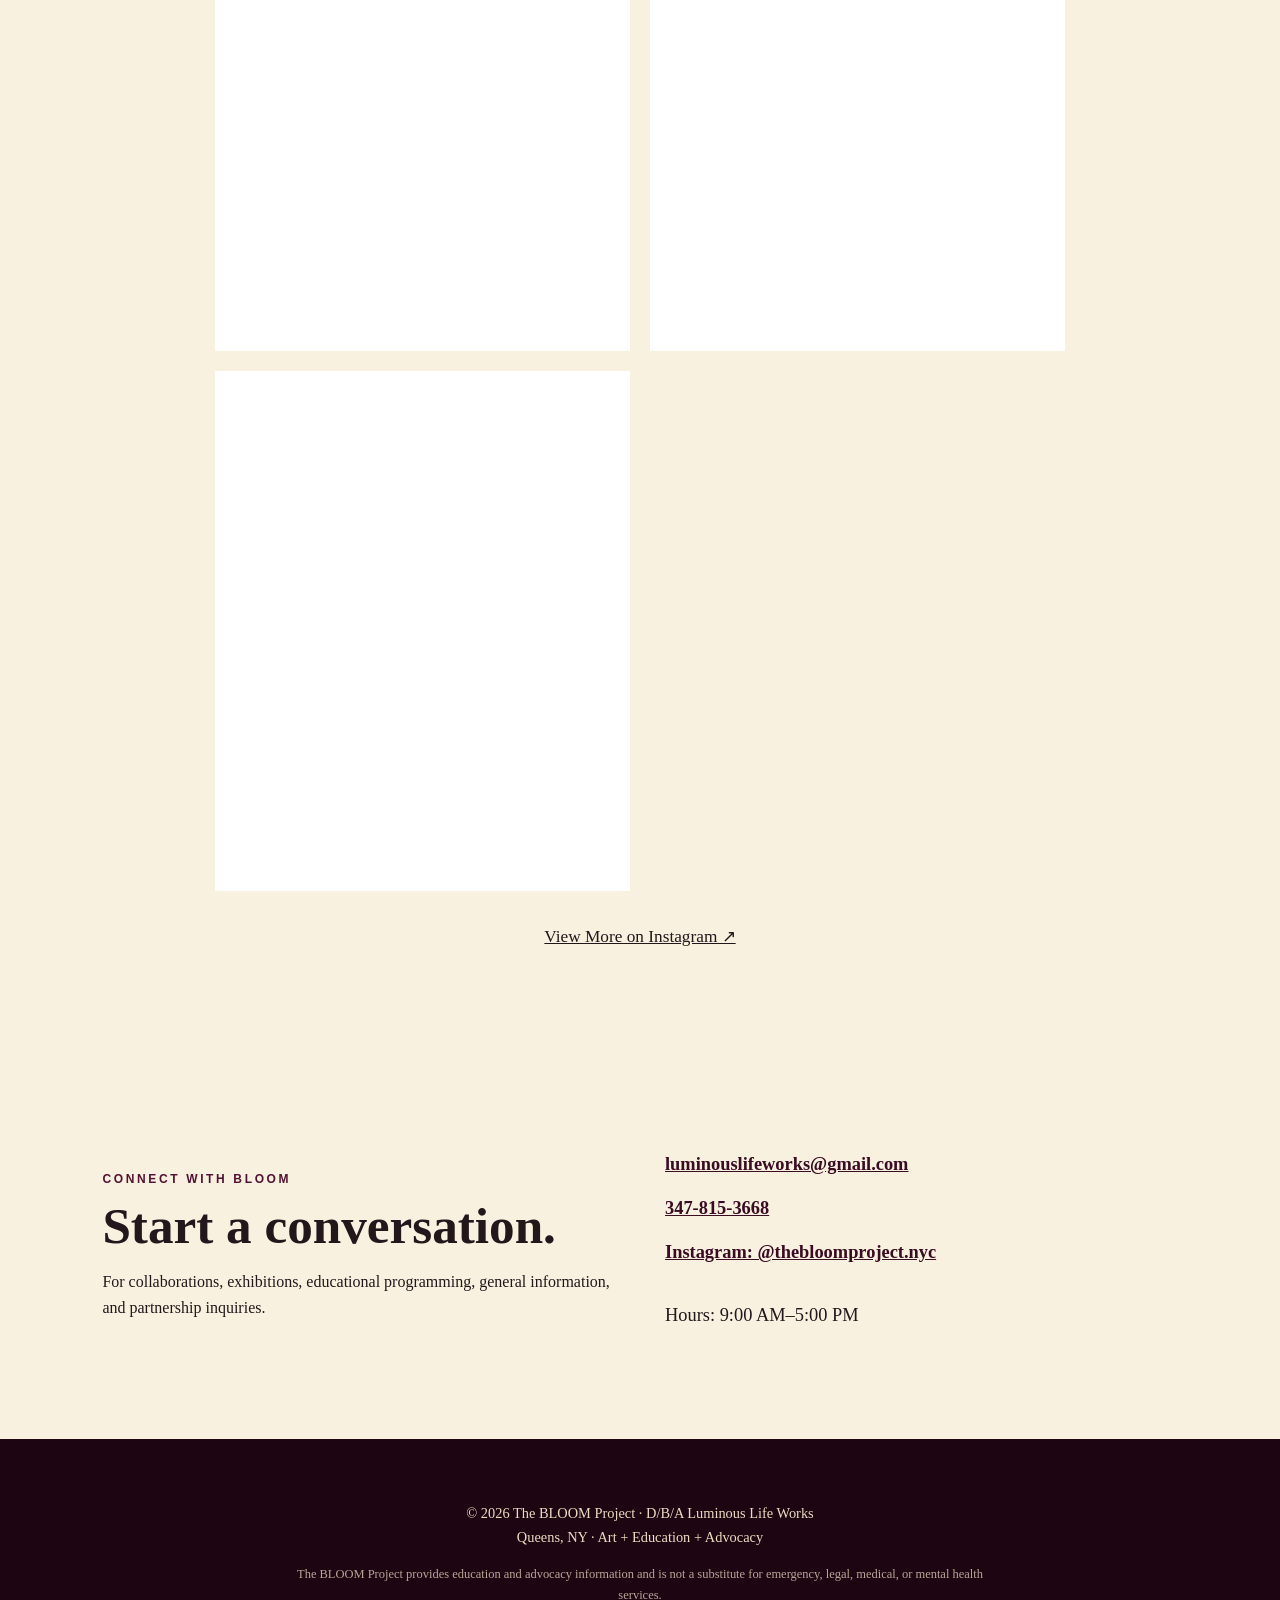
==== commit 3d402d12: "Revise founder's name in About section Updated the 'About BLOOM' section to include the full name of" ====
--- a/index.html
+++ b/index.html
@@ -17,7 +17,7 @@
 <section class="section cream" id="art"><div class="split art"><figure><img src="assets/exhibition.jpg" alt="BLOOM exhibition poster for October 2026 on Governors Island"></figure><div><p class="eyebrow dark">FEATURED EXHIBITION</p><h2>BLOOM: The Sun, The Seed &amp; The Soil</h2><p class="big">Exposing the Hidden; Identifying the Fierce.</p><p><b>Exhibition:</b> October 1–31, 2026<br><b>Opening Day Event:</b> Saturday, October 17, 2026</p><p><b>Southeast Queens Artist Alliance (SEQAA) Residency</b><br>407A Colonels Row<br>Governors Island, NYC</p><a class="btn winebtn" href="mailto:luminouslifeworks@gmail.com?subject=BLOOM%20Exhibition%20RSVP">Learn More / RSVP</a></div></div></section>
 <section class="section events" id="events"><div class="narrow"><p class="eyebrow dark">BLOOM CALENDAR</p><h2>Events by month.</h2><p>Explore exhibitions, opening events, educational programming, community gatherings, and other BLOOM Project happenings. New dates can be added as they are announced.</p></div><div class="calendar-shell"><div class="calendar-head"><h3>2026 Events</h3><label for="month-filter">View month <select id="month-filter" aria-label="Choose a month"><option value="all">All months</option><option value="09">September</option><option value="10" selected>October</option><option value="11">November</option><option value="12">December</option></select></label></div><div class="event-list" aria-live="polite"><article class="event-card" data-month="10"><div class="event-date"><span>OCT</span><strong>01–31</strong><small>2026</small></div><div><p class="event-type">EXHIBITION</p><h3>BLOOM: The Sun, The Seed &amp; The Soil</h3><p><b>Southeast Queens Artist Alliance (SEQAA) Residency</b><br>407A Colonels Row · Governors Island, NYC</p><p>Exposing the Hidden; Identifying the Fierce.</p><a class="text-link" href="mailto:luminouslifeworks@gmail.com?subject=BLOOM%20Exhibition%20Information">Exhibition information →</a></div></article><article class="event-card" data-month="10"><div class="event-date"><span>OCT</span><strong>17</strong><small>2026</small></div><div><p class="event-type">OPENING DAY EVENT</p><h3>BLOOM Opening Day</h3><p>Join The BLOOM Project during the October exhibition at the Southeast Queens Artist Alliance Residency on Governors Island.</p><a class="btn eventbrite-btn" href="https://www.eventbrite.com/e/bloom-tickets-2000081485564" target="_blank" rel="noopener noreferrer">Register / RSVP on Eventbrite →</a></div></article><div class="no-events" hidden>No events have been announced for this month yet. Follow <a href="https://www.instagram.com/thebloomproject.nyc/">@thebloomproject.nyc</a> for new dates.</div></div></div></section><section class="section resources" id="resources"><div class="narrow"><p class="eyebrow">INFORMATION &amp; SUPPORT</p><h2>You are not alone.</h2><p>If you're questioning a relationship, trying to understand what you're experiencing, supporting someone you love, or looking for information, support is available without judgment.</p></div><div class="resource-cards"><article><h3>NYC</h3><p>Call <a href="tel:311">311</a> and ask for domestic violence assistance. NYC Family Justice Centers provide free and confidential assistance.</p><a href="https://www.nyc.gov/site/ocdv/programs/family-justice-centers.page">NYC Family Justice Centers →</a></article><article><h3>New York State</h3><p>Domestic &amp; Sexual Violence Hotline<br><a href="tel:18009426903">1-800-942-6906</a><br>Text <b>844-997-2121</b></p><a href="https://opdv.ny.gov/">NYS Office for the Prevention of Domestic Violence →</a></article><article><h3>National</h3><p>National Domestic Violence Hotline<br><a href="tel:18007997233">1-800-799-SAFE (7233)</a><br>Text <b>START</b> to <b>88788</b></p><a href="https://www.thehotline.org/">The Hotline →</a></article></div><p class="safety-note"><b>Immediate danger:</b> call 911. Internet use can be monitored. The Quick Exit button opens a neutral website, but it does not erase browser history.</p></section>
 <section class="section cream" id="partner"><div class="narrow"><p class="eyebrow dark">PARTNER WITH BLOOM</p><h2>Reach communities through art, education, and conversation.</h2><p>The BLOOM Project works with organizations serving women, families, and communities affected by domestic and intimate partner violence. Art can create an approachable entry point for education and engagement where traditional messaging may not reach everyone.</p></div><div class="four"><article><h3>Community Education</h3><p>Art-centered learning focused on recognizing and understanding domestic violence.</p></article><article><h3>Exhibitions</h3><p>Visual storytelling designed to create awareness, reflection, and conversation.</p></article><article><h3>Community Engagement</h3><p>Programming that supports meaningful connection with the populations organizations serve.</p></article><article><h3>Collaboration</h3><p>Partnership opportunities for organizations focused on women, families, public health, and community wellness.</p></article></div><div class="center"><a class="btn winebtn" href="mailto:luminouslifeworks@gmail.com?subject=Partner%20with%20The%20BLOOM%20Project">Discuss a Partnership</a></div></section>
-<section class="section about" id="about"><div class="narrow"><p class="eyebrow">ABOUT BLOOM</p><h2>Created at the intersection of lived experience, public health education, advocacy, and art.</h2><p>The BLOOM Project recognizes domestic violence as an issue that can affect individuals, families, children, communities, and public health. By using art as an entry point, BLOOM creates another way to begin conversations that can otherwise be difficult to start.</p><p><b>Founded in 2026 by CST, MPH.</b> Queens, New York. Serving New York State with in-person and online engagement.</p></div></section>
+<section class="section about" id="about"><div class="narrow"><p class="eyebrow">ABOUT BLOOM</p><h2>Created at the intersection of lived experience, public health education, advocacy, and art.</h2><p>The BLOOM Project recognizes domestic violence as an issue that can affect individuals, families, children, communities, and public health. By using art as an entry point, BLOOM creates another way to begin conversations that can otherwise be difficult to start.</p><p><b>Founded in 2026 by Christine Smith-Thorpe, MPH.</b> Queens, New York. Serving New York State with in-person and online engagement.</p></div></section>
 <section class="section cream" id="instagram">
   <div class="narrow">
     <p class="eyebrow">THE BLOOM PROJECT ON INSTAGRAM</p>
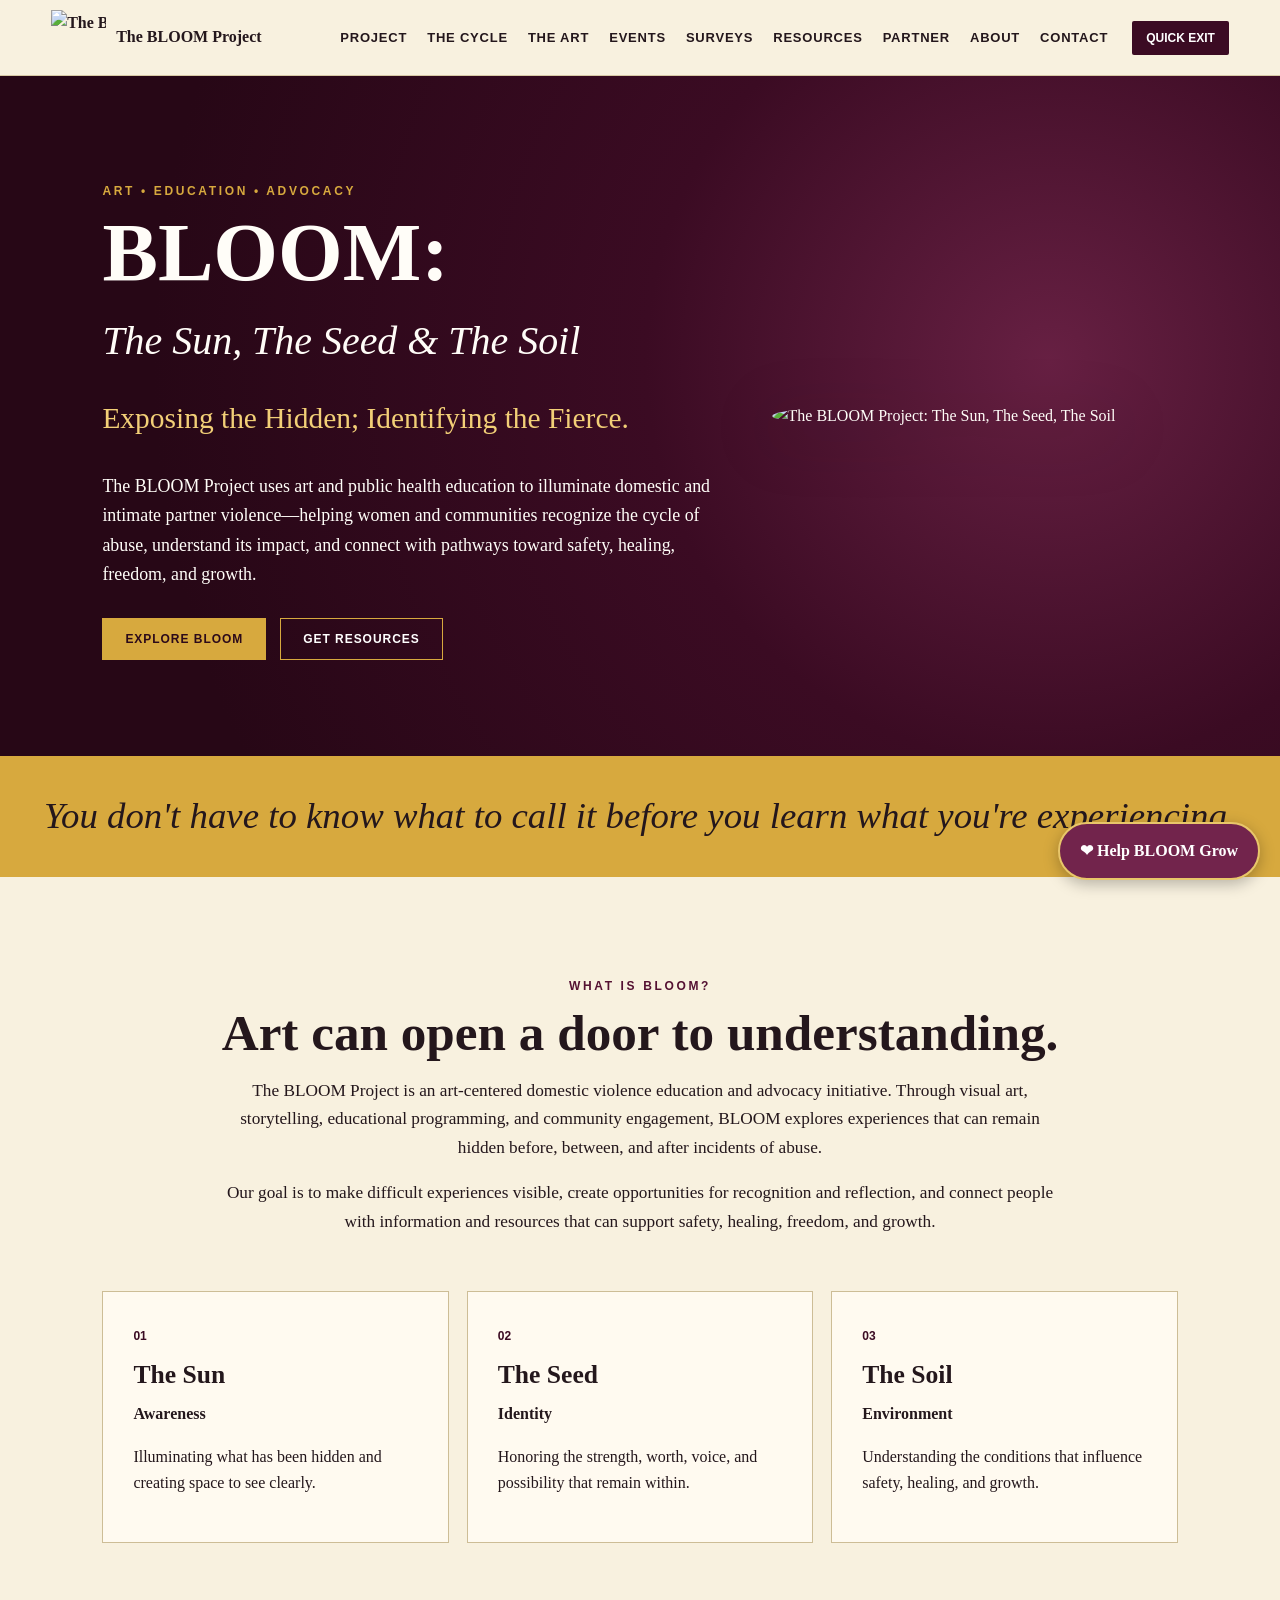
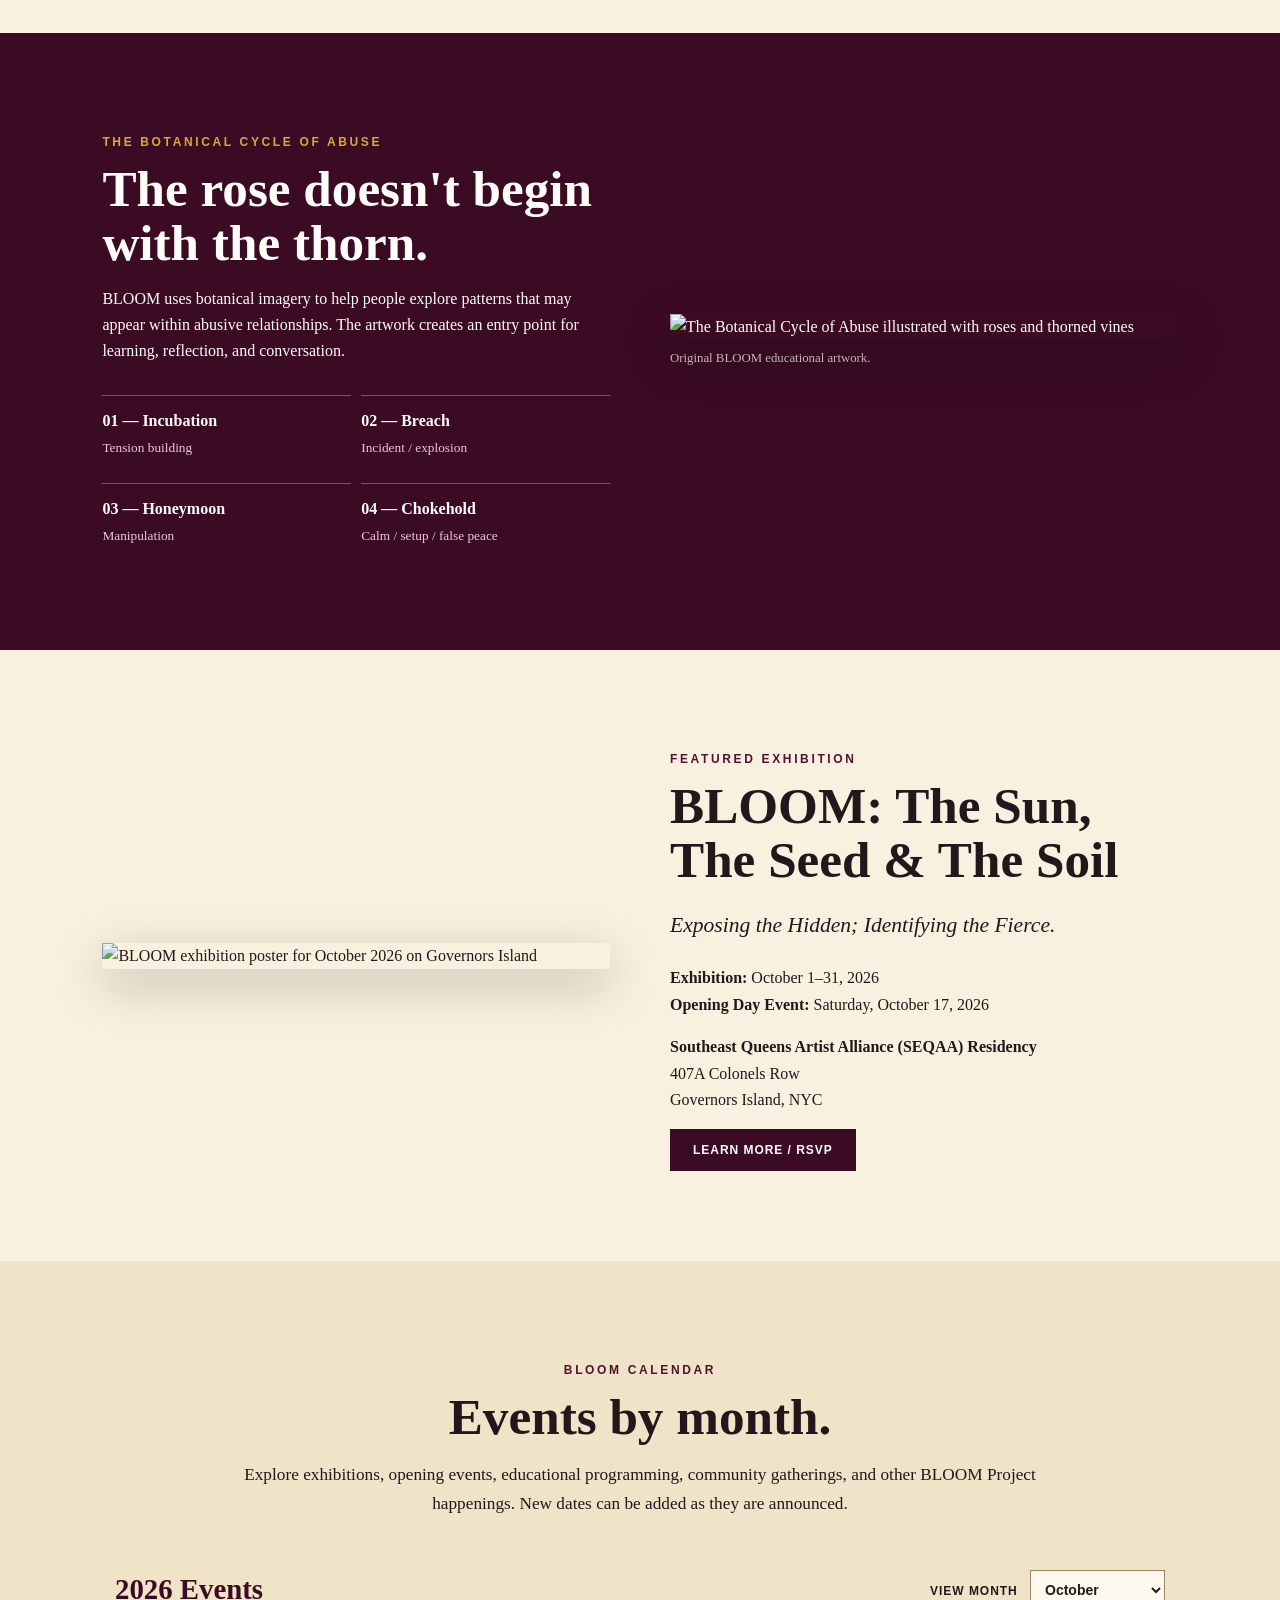
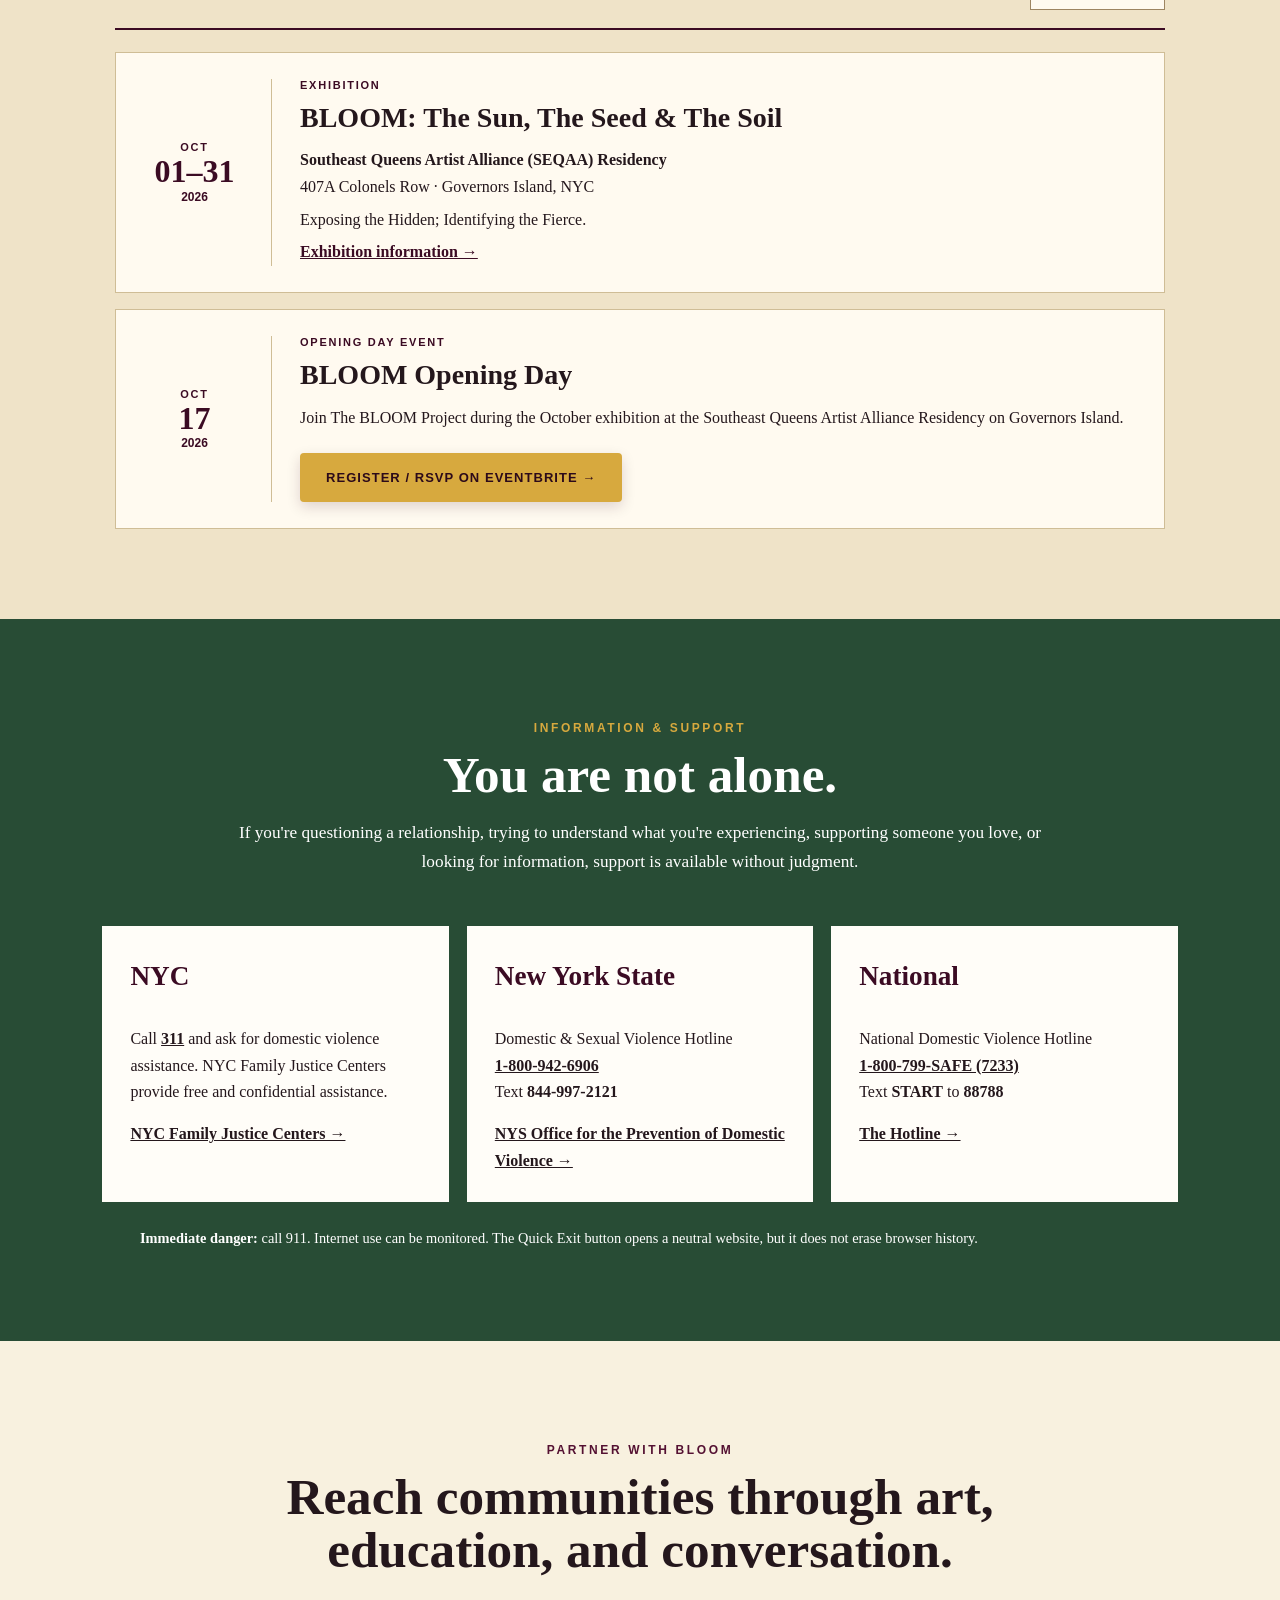
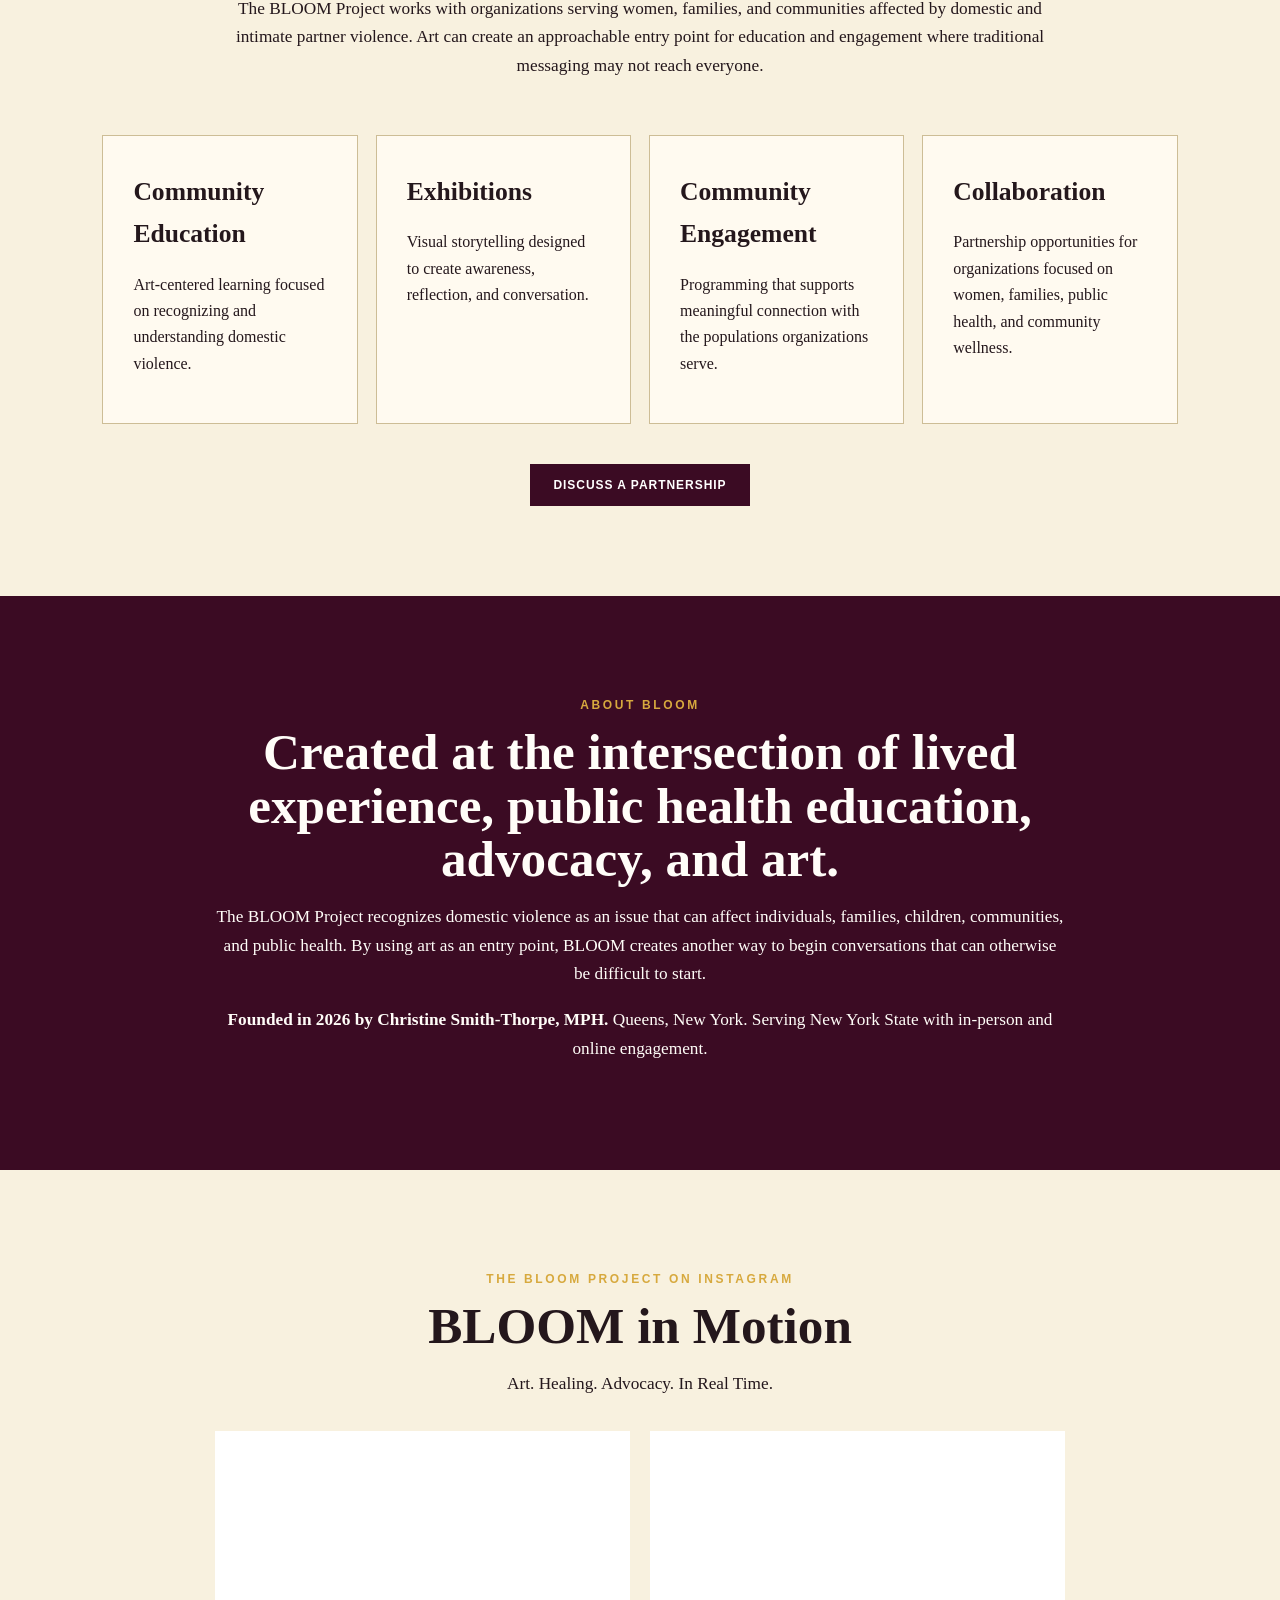
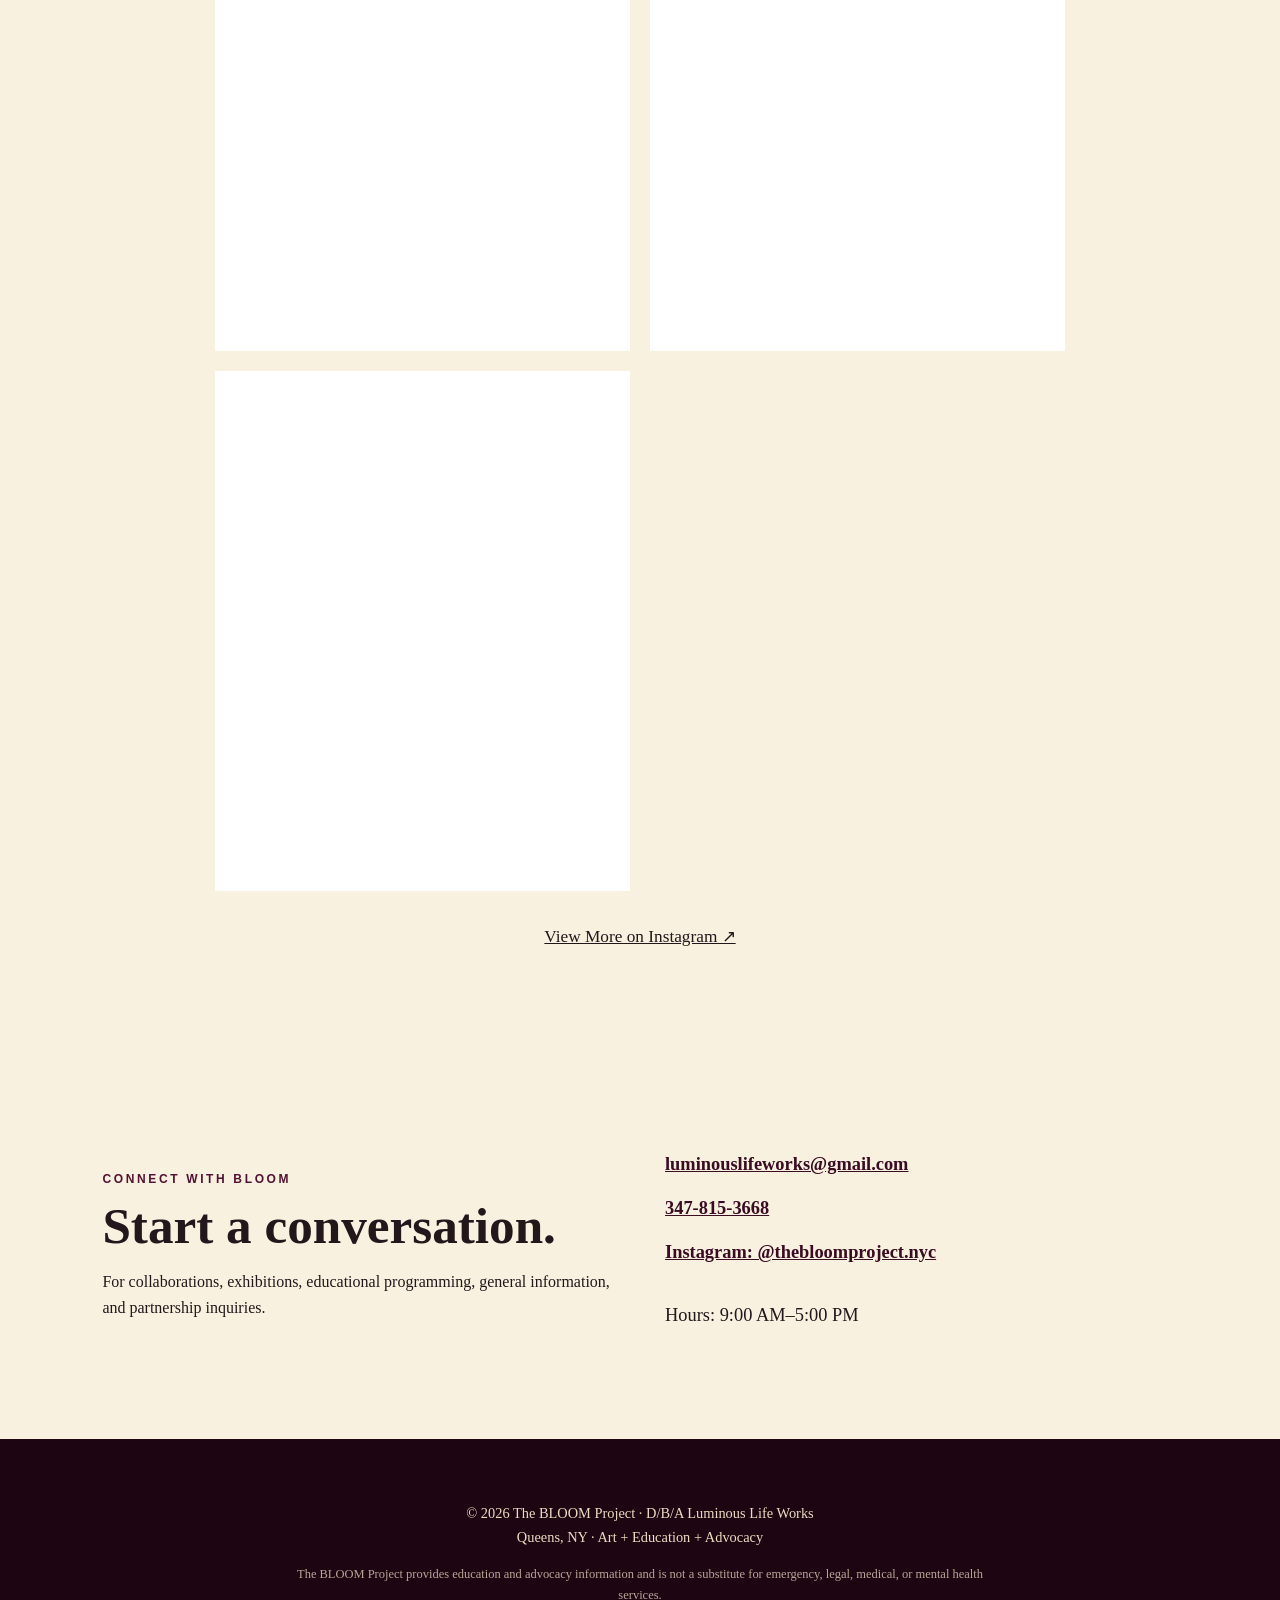
==== commit acd50920: "Add support link for contributions and sponsorships Added a fixed position link for contributions an" ====
--- a/index.html
+++ b/index.html
@@ -34,4 +34,5 @@
 <section class="section contact" id="contact"><div><p class="eyebrow dark">CONNECT WITH BLOOM</p><h2>Start a conversation.</h2><p>For collaborations, exhibitions, educational programming, general information, and partnership inquiries.</p></div><div class="contact-list"><a href="mailto:luminouslifeworks@gmail.com">luminouslifeworks@gmail.com</a><a href="tel:+13478153668">347-815-3668</a><a href="https://www.instagram.com/thebloomproject.nyc/">Instagram: @thebloomproject.nyc</a><p>Hours: 9:00 AM–5:00 PM</p></div></section>
 </main>
 <footer><img src="assets/bloom-logo.png" alt=""><p>© <span id="year"></span> The BLOOM Project · D/B/A Luminous Life Works<br>Queens, NY · Art + Education + Advocacy</p><p class="disclaimer">The BLOOM Project provides education and advocacy information and is not a substitute for emergency, legal, medical, or mental health services.</p></footer>
+<a href="support.html" aria-label="Help BLOOM Grow: contributions and sponsorships" style="position:fixed;bottom:20px;right:20px;z-index:9999;background:#72244c;color:#fff;padding:14px 20px;border:2px solid #e8c66a;border-radius:50px;font-weight:700;text-decoration:none;box-shadow:0 4px 15px #0004;">&#10084; Help BLOOM Grow</a>
 </body></html>
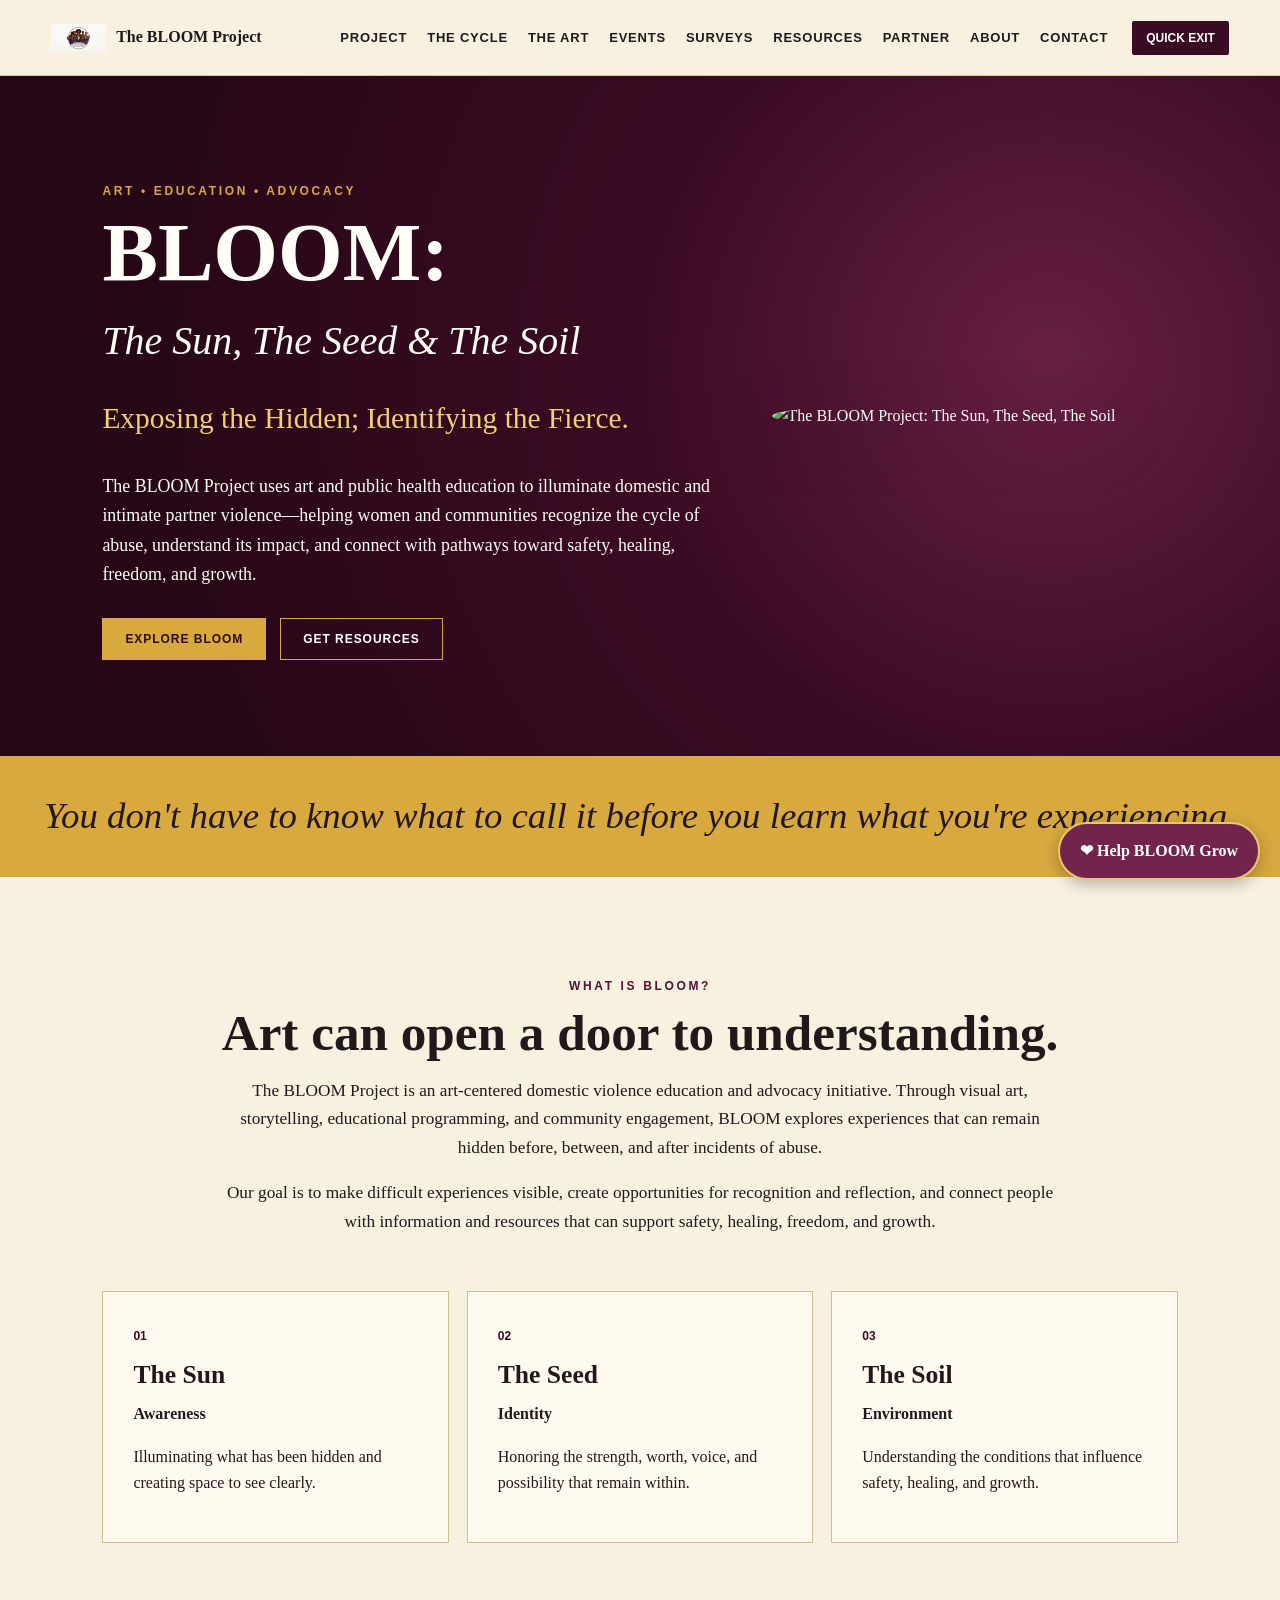
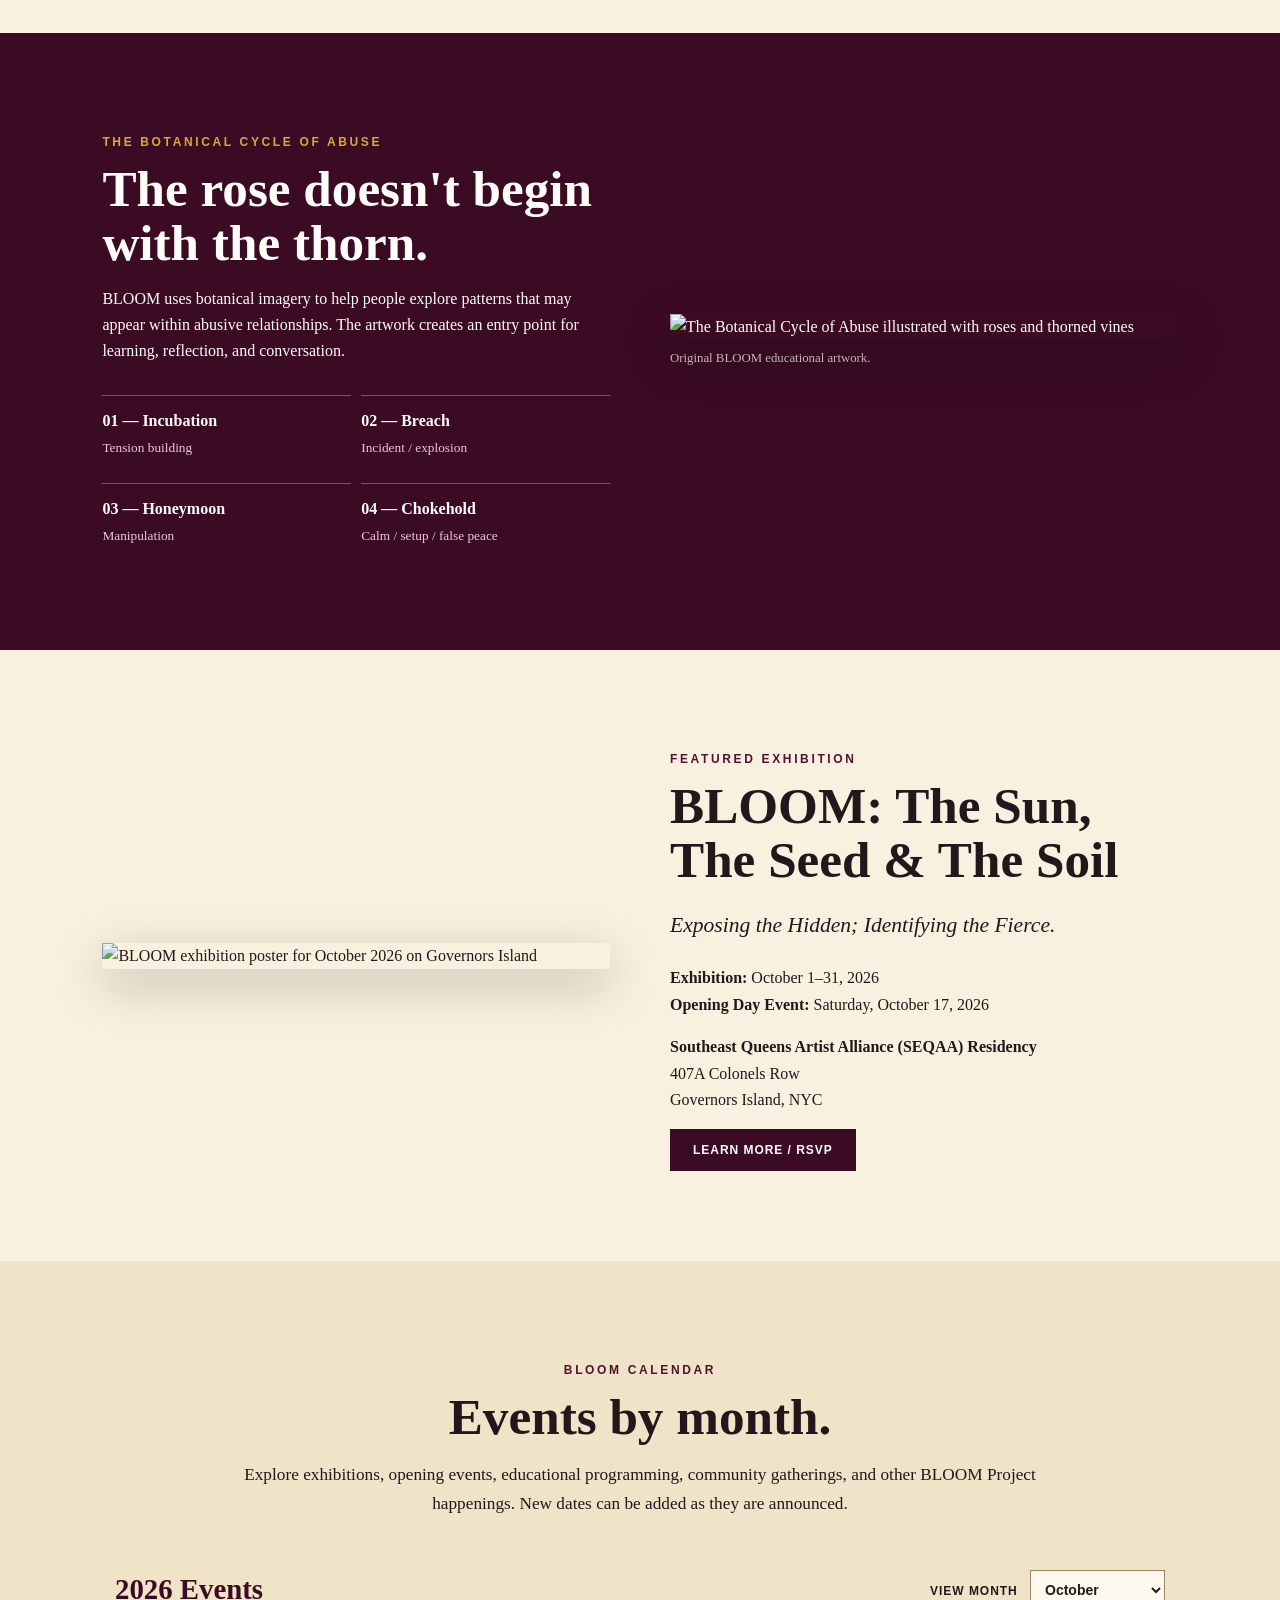
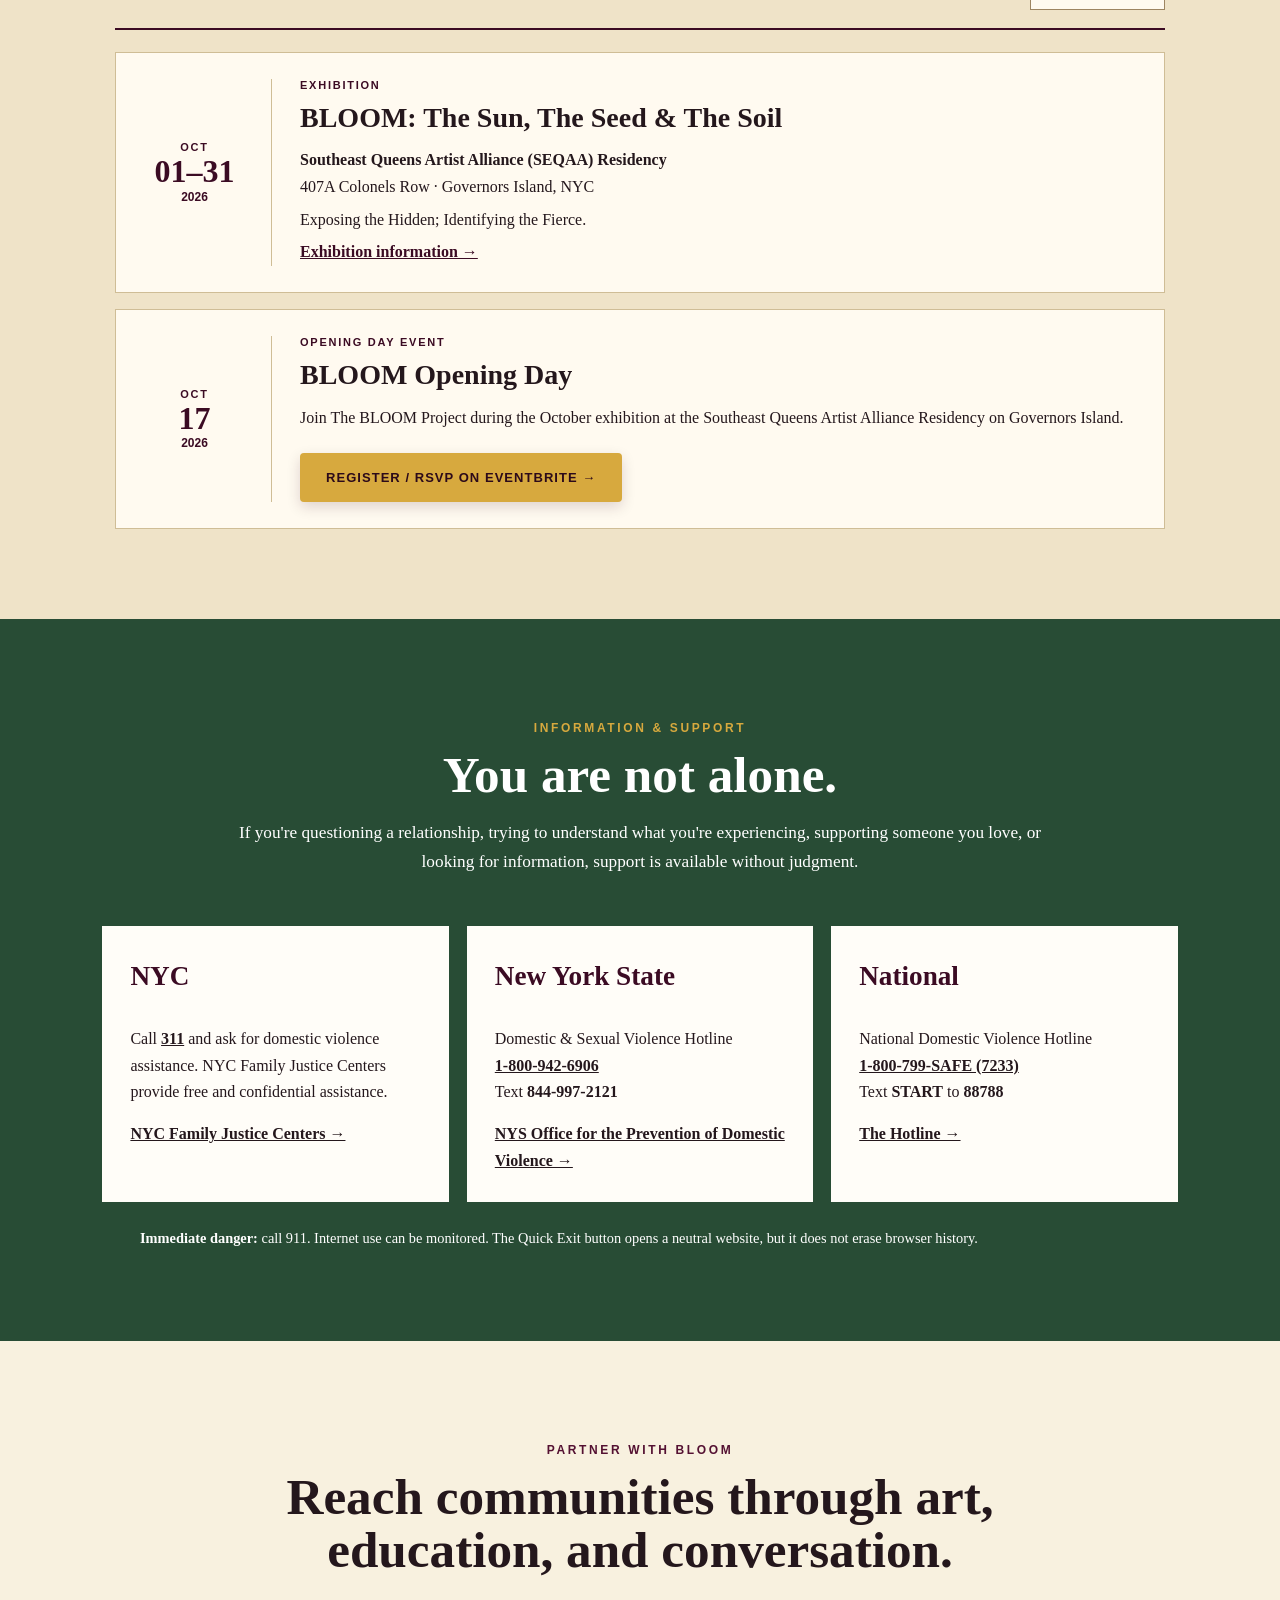
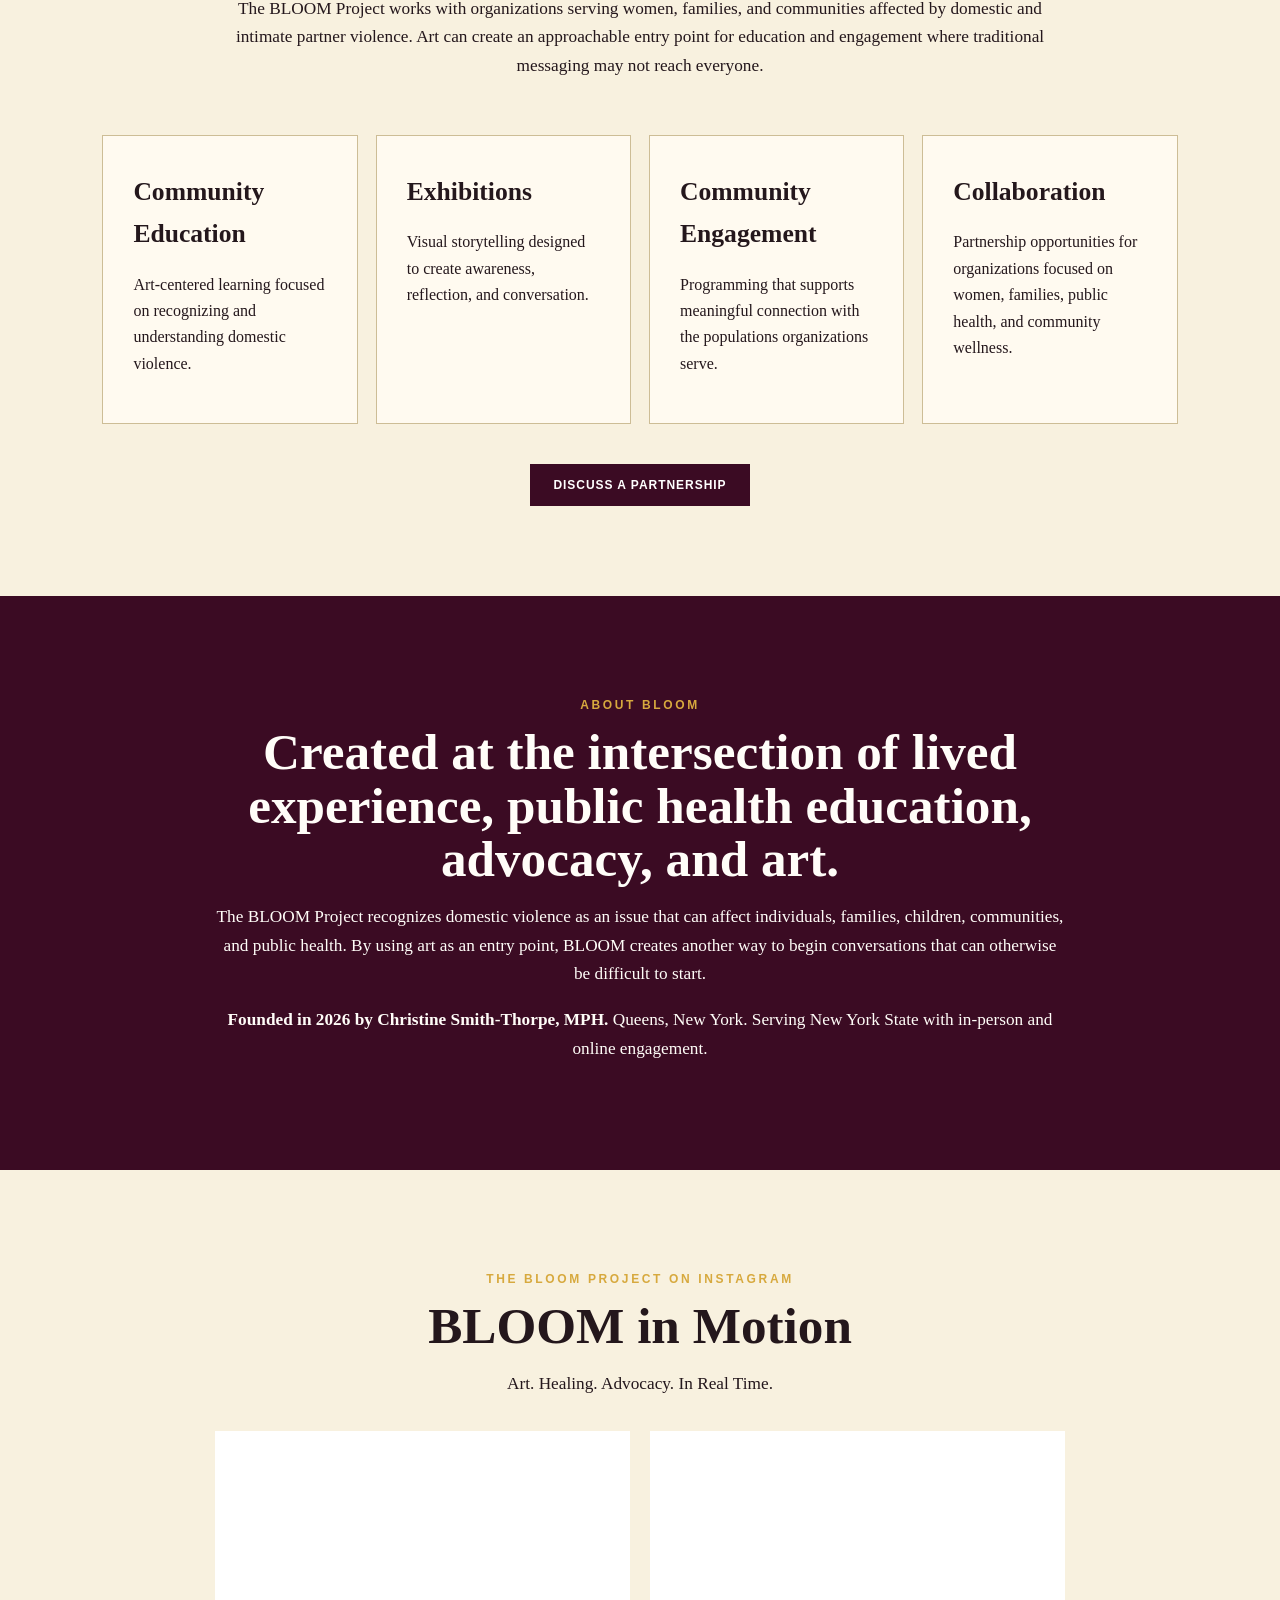
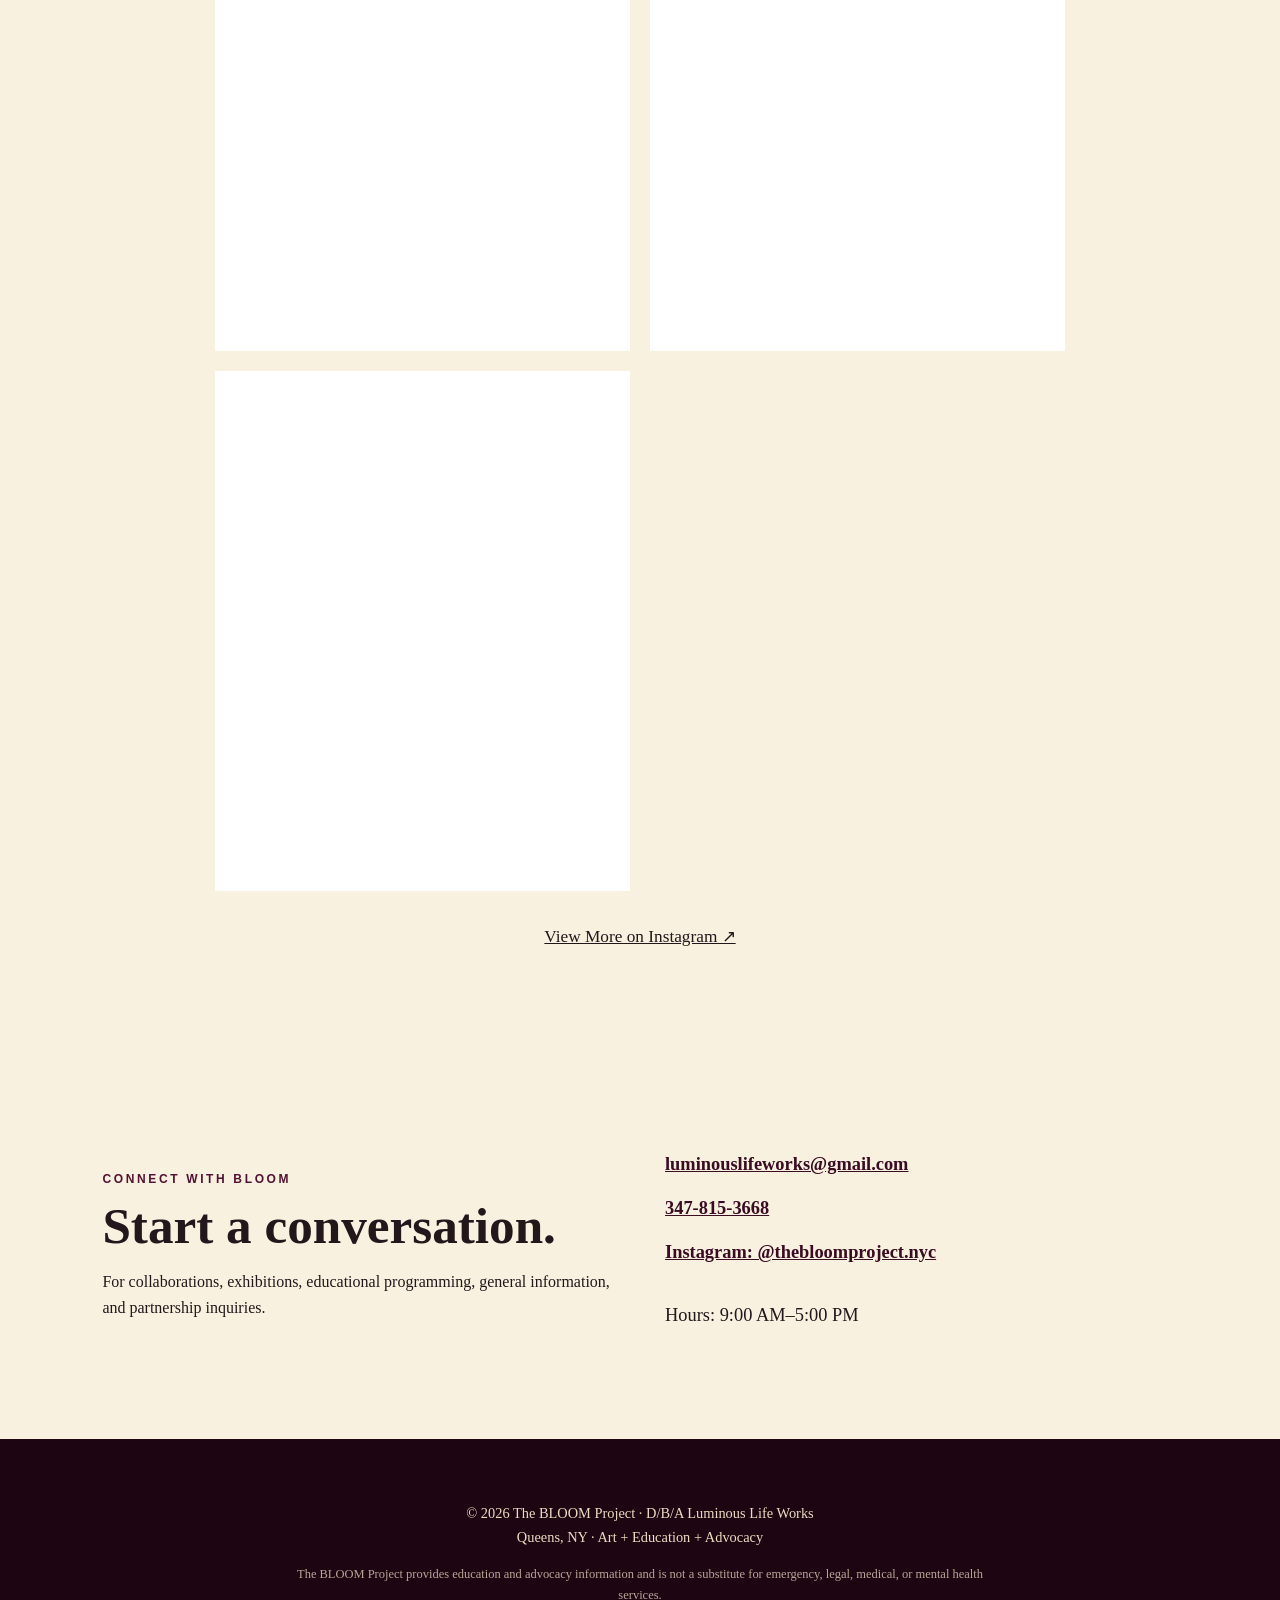
==== commit 1704b374: "Fix image source path in header" ====
--- a/index.html
+++ b/index.html
@@ -8,7 +8,7 @@
 </head>
 <body>
 <a class="skip" href="#main">Skip to content</a>
-<header class="site-header"><a class="brand" href="#top" aria-label="The BLOOM Project home"><img src="assets/bloom-logo.png" alt="The BLOOM Project logo"><span>The BLOOM Project</span></a><button class="menu" aria-expanded="false" aria-controls="nav">Menu</button><nav id="nav"><a href="#project">Project</a><a href="#cycle">The Cycle</a><a href="#art">The Art</a><a href="#events">Events</a><a href="surveys.html">Surveys</a><a href="#resources">Resources</a><a href="#partner">Partner</a><a href="#about">About</a><a href="#contact">Contact</a></nav><a class="quick" href="https://www.google.com" rel="noreferrer">Quick Exit</a></header>
+<header class="site-header"><a class="brand" href="#top" aria-label="The BLOOM Project home"><img src="bloom-logo.png" alt="The BLOOM Project logo"><span>The BLOOM Project</span></a><button class="menu" aria-expanded="false" aria-controls="nav">Menu</button><nav id="nav"><a href="#project">Project</a><a href="#cycle">The Cycle</a><a href="#art">The Art</a><a href="#events">Events</a><a href="surveys.html">Surveys</a><a href="#resources">Resources</a><a href="#partner">Partner</a><a href="#about">About</a><a href="#contact">Contact</a></nav><a class="quick" href="https://www.google.com" rel="noreferrer">Quick Exit</a></header>
 <main id="main">
 <section class="hero" id="top"><div class="hero-copy"><p class="eyebrow">ART • EDUCATION • ADVOCACY</p><h1>BLOOM:<br><em>The Sun, The Seed &amp; The Soil</em></h1><p class="tagline">Exposing the Hidden; Identifying the Fierce.</p><p class="lead">The BLOOM Project uses art and public health education to illuminate domestic and intimate partner violence—helping women and communities recognize the cycle of abuse, understand its impact, and connect with pathways toward safety, healing, freedom, and growth.</p><div class="actions"><a class="btn gold" href="#project">Explore BLOOM</a><a class="btn outline" href="#resources">Get Resources</a></div></div><div class="hero-mark"><img src="assets/bloom-logo.png" alt="The BLOOM Project: The Sun, The Seed, The Soil"></div></section>
 <section class="statement"><p>You don't have to know what to call it before you learn what you're experiencing.</p></section>
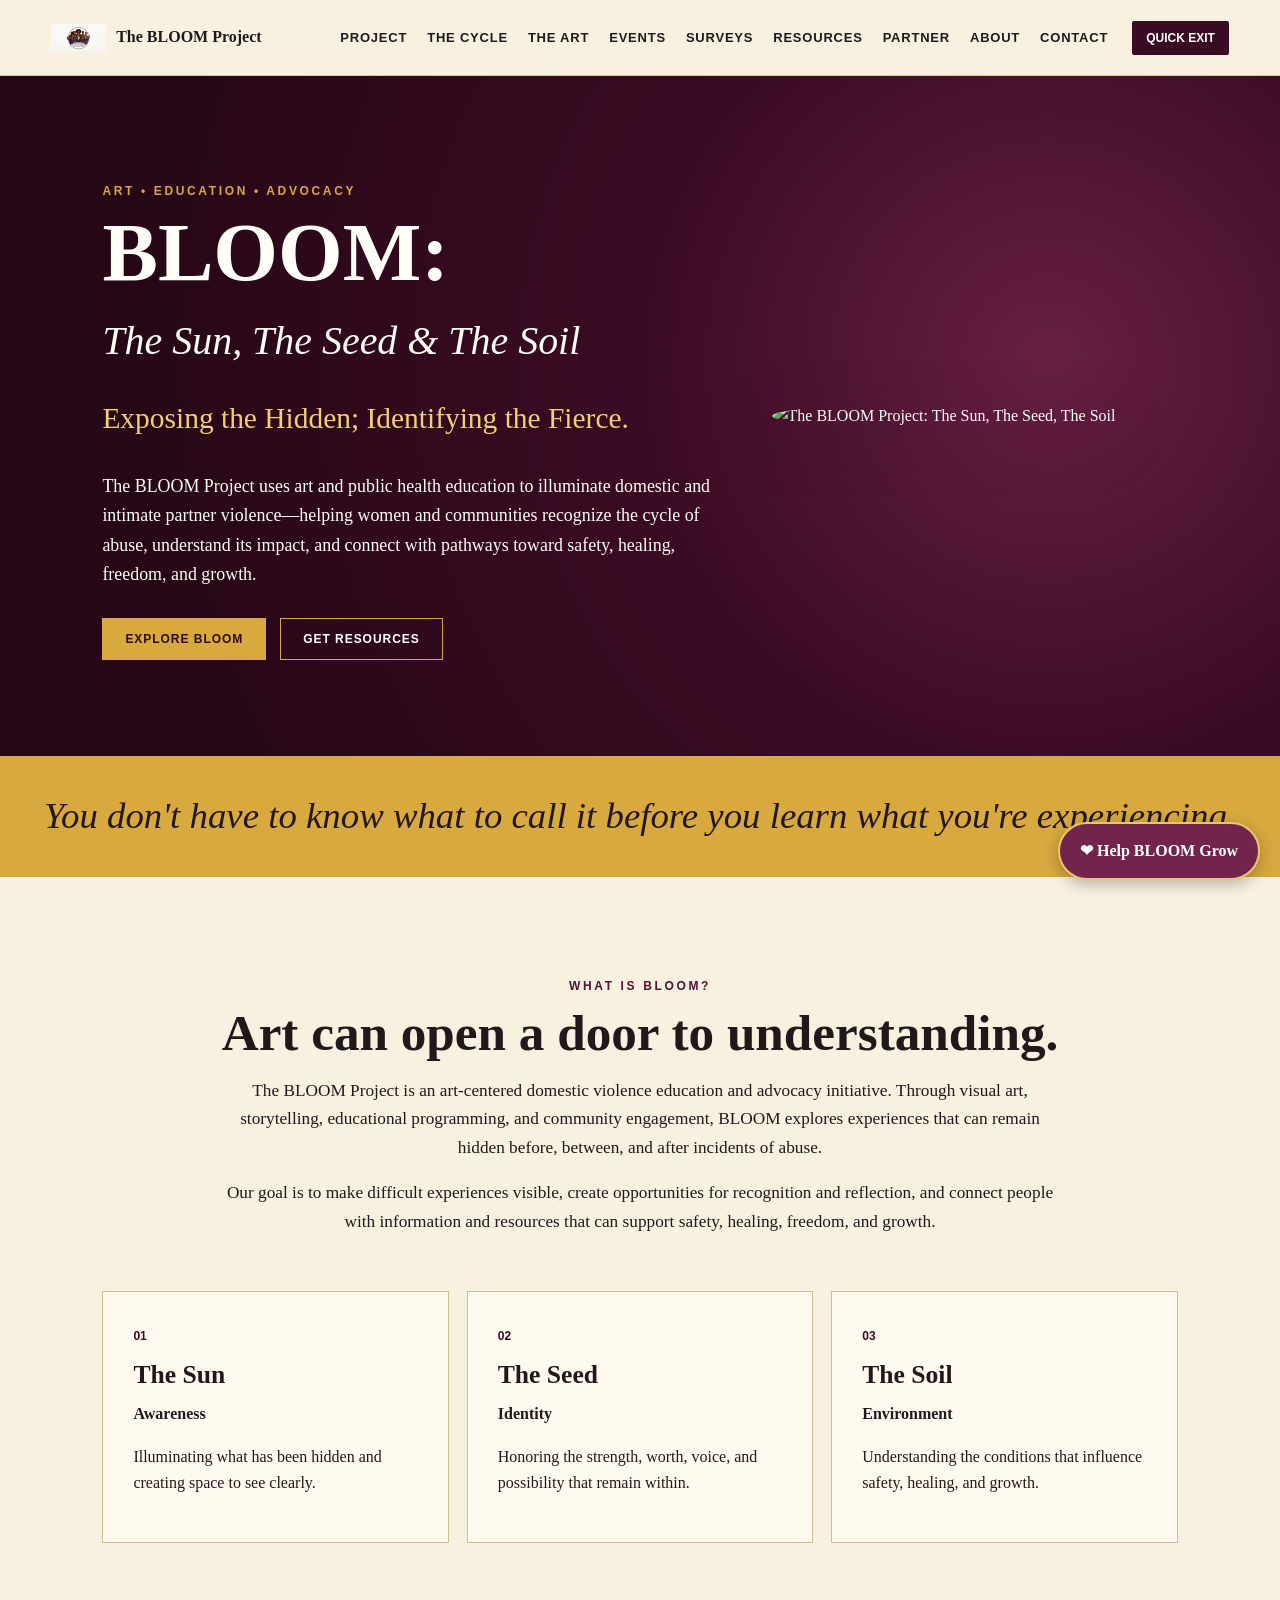
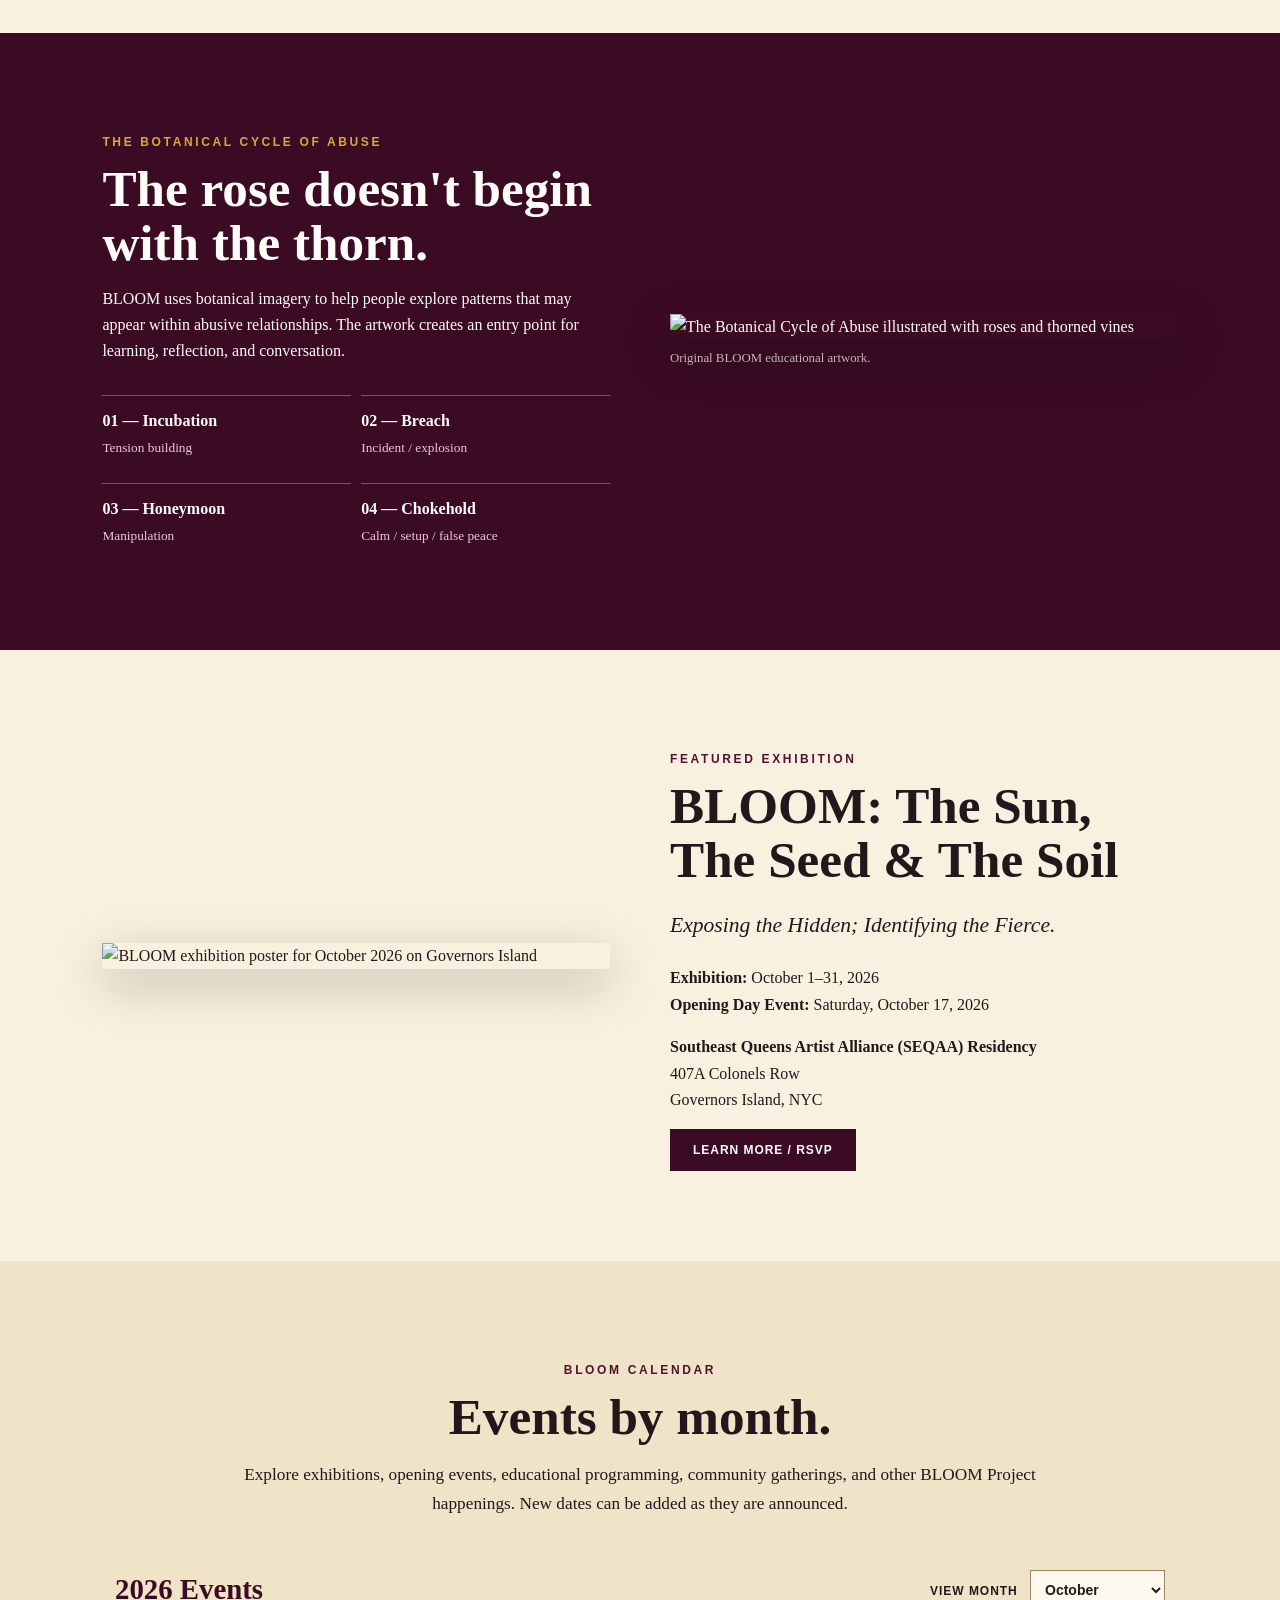
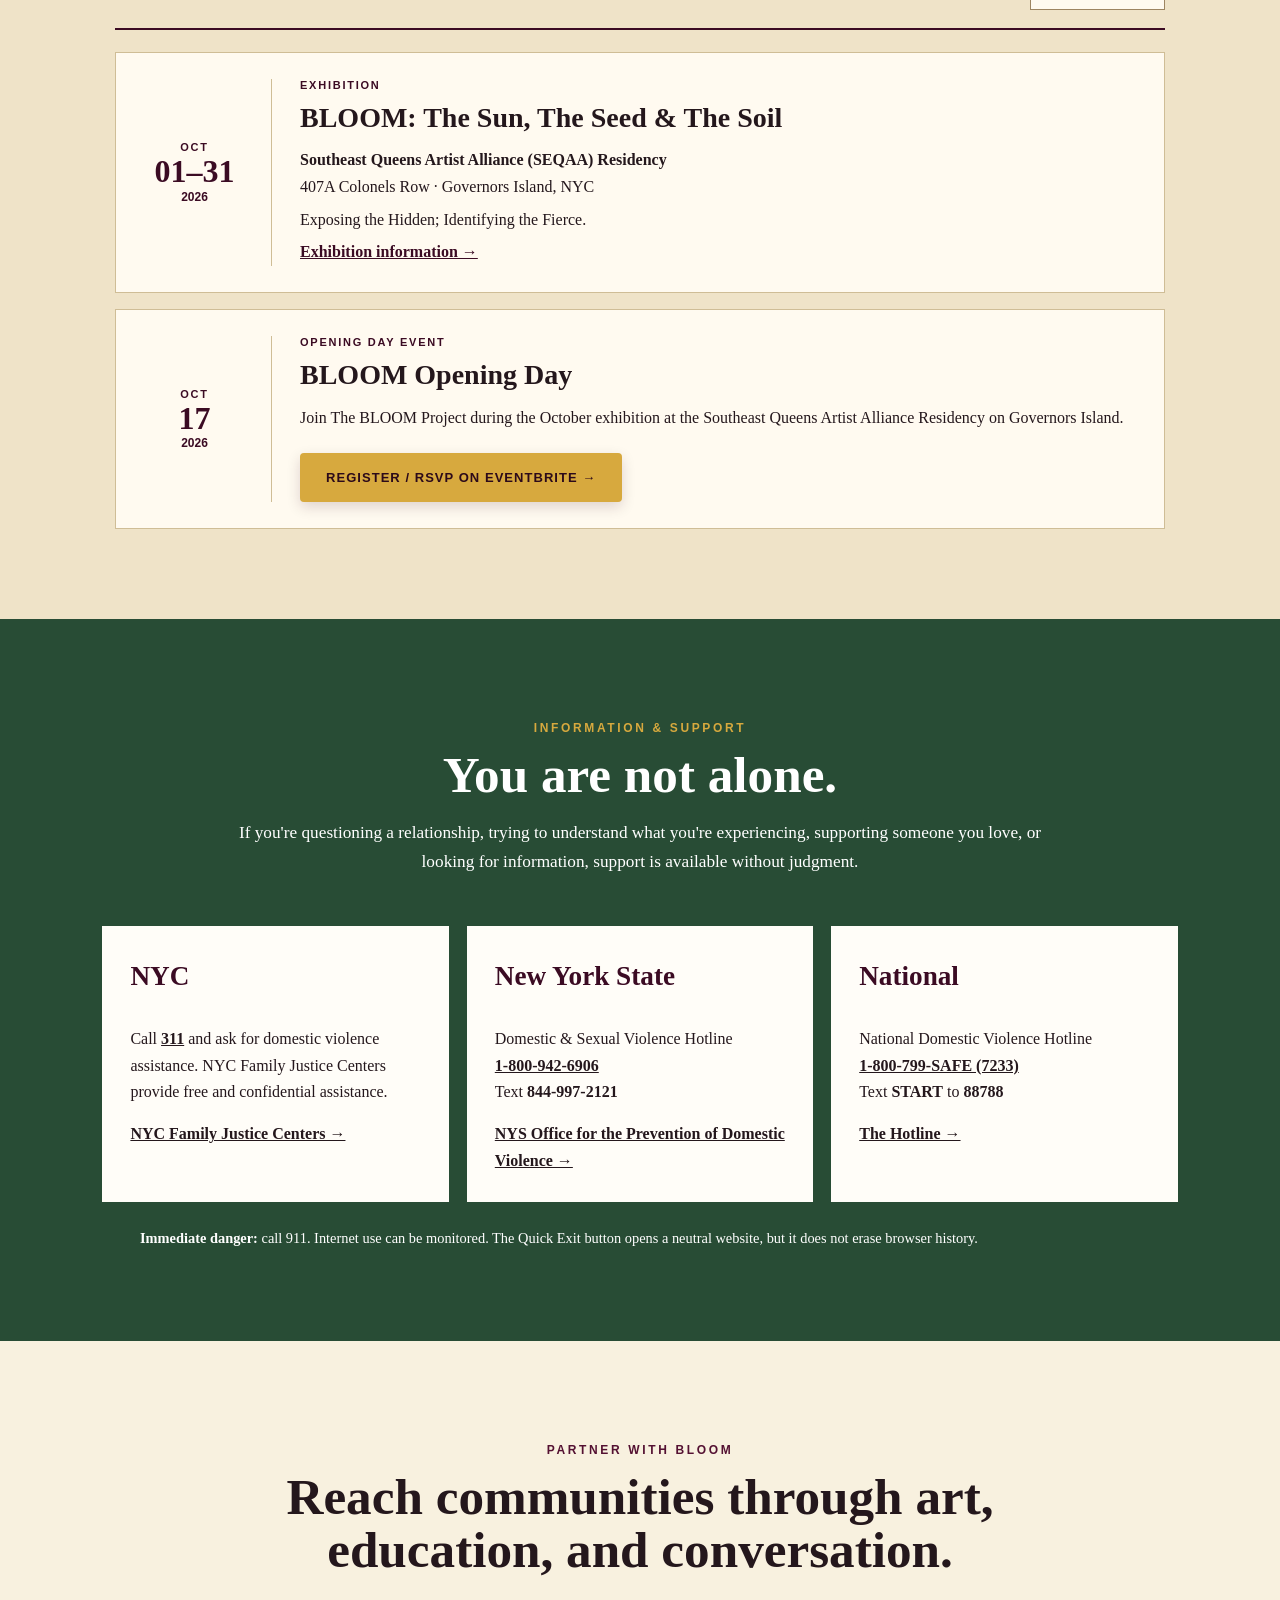
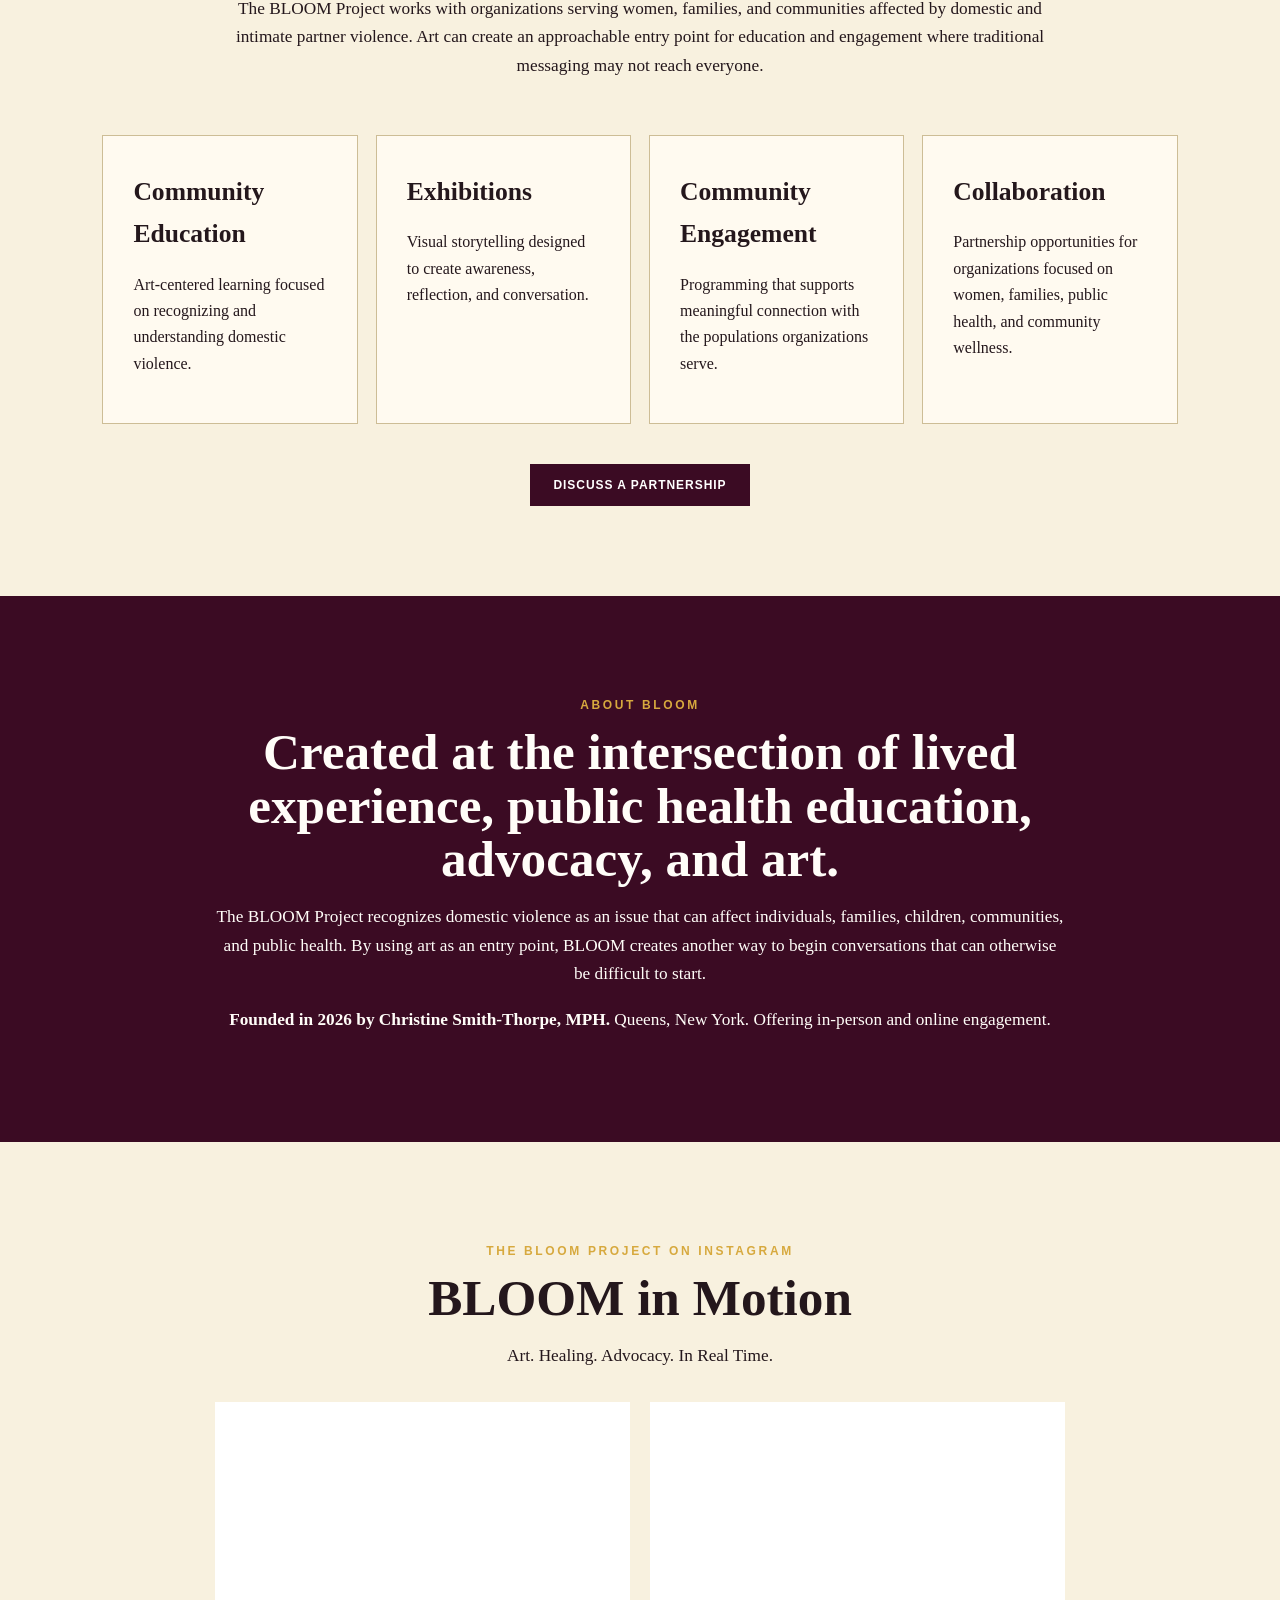
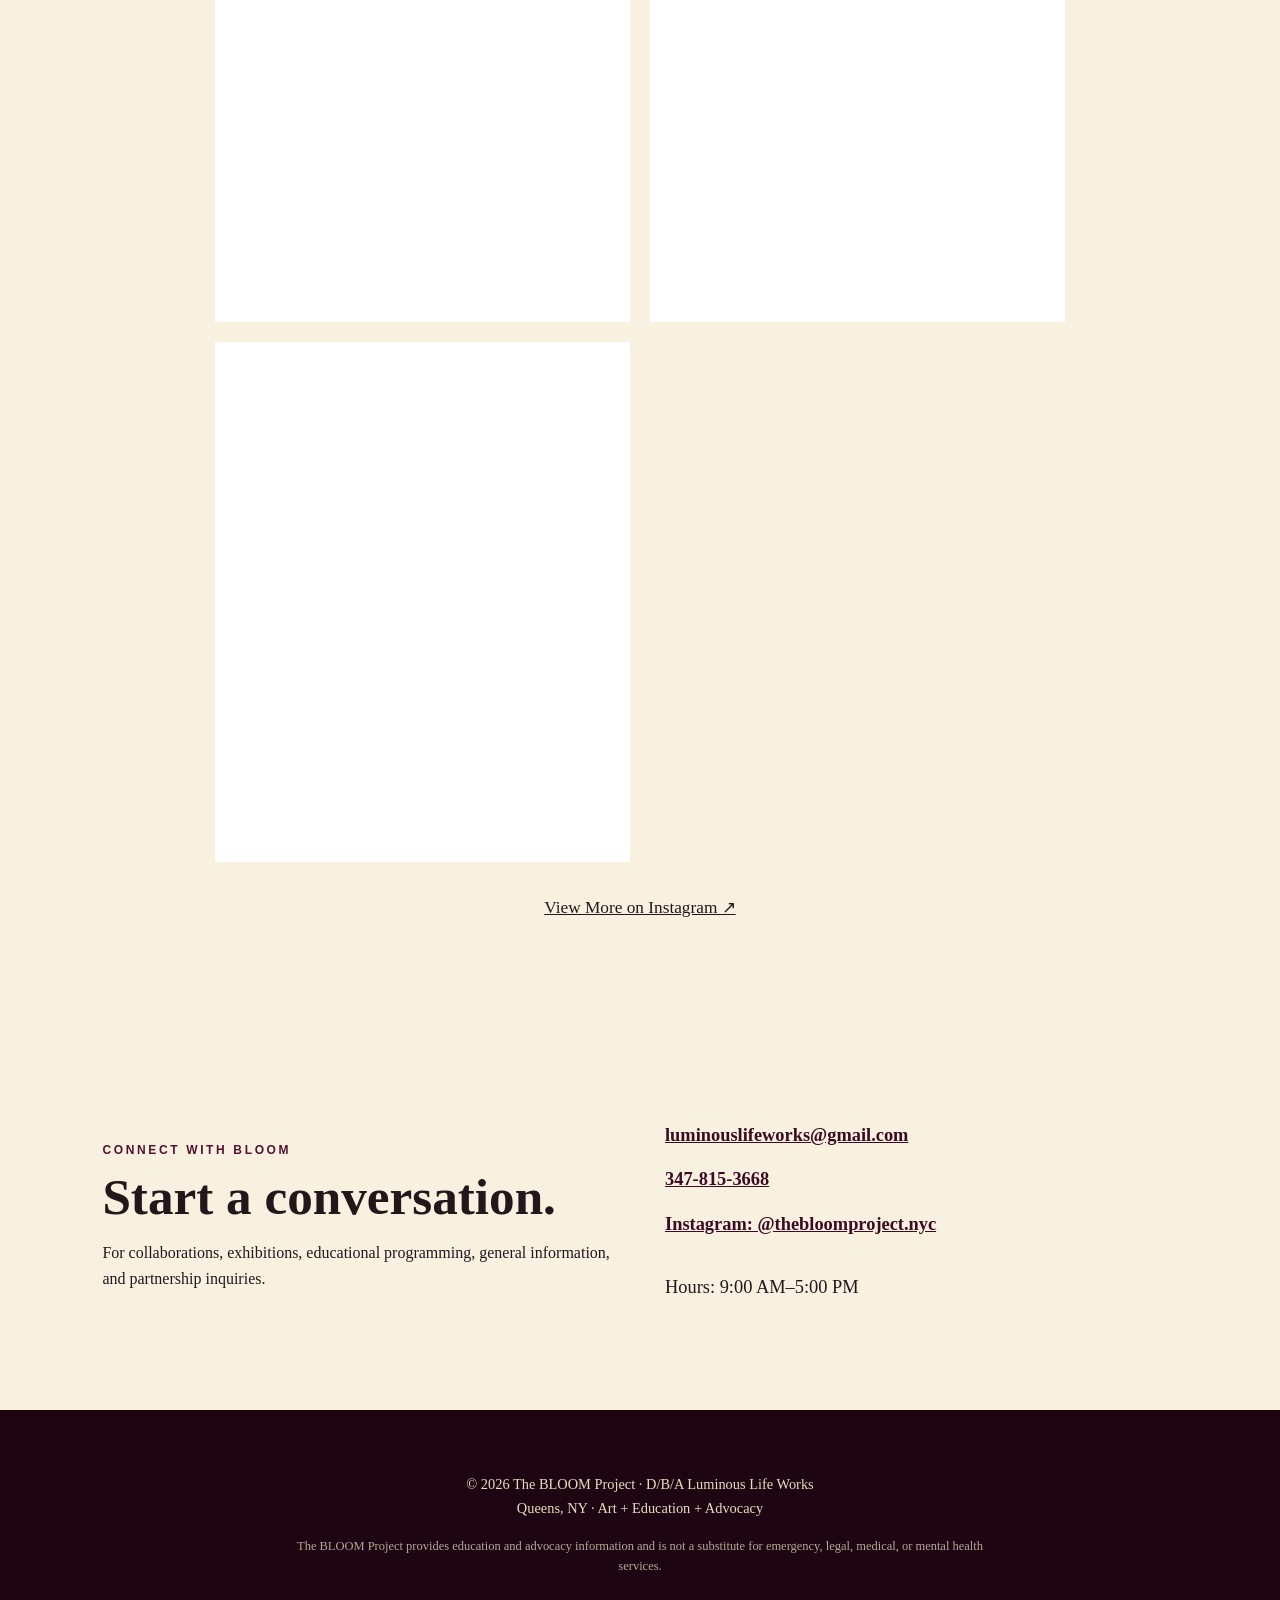
==== commit 7de81442: "Remove duplicate section and update content Removed duplicate 'ABOUT BLOOM' section and updated cont" ====
--- a/index.html
+++ b/index.html
@@ -17,7 +17,7 @@
 <section class="section cream" id="art"><div class="split art"><figure><img src="assets/exhibition.jpg" alt="BLOOM exhibition poster for October 2026 on Governors Island"></figure><div><p class="eyebrow dark">FEATURED EXHIBITION</p><h2>BLOOM: The Sun, The Seed &amp; The Soil</h2><p class="big">Exposing the Hidden; Identifying the Fierce.</p><p><b>Exhibition:</b> October 1–31, 2026<br><b>Opening Day Event:</b> Saturday, October 17, 2026</p><p><b>Southeast Queens Artist Alliance (SEQAA) Residency</b><br>407A Colonels Row<br>Governors Island, NYC</p><a class="btn winebtn" href="mailto:luminouslifeworks@gmail.com?subject=BLOOM%20Exhibition%20RSVP">Learn More / RSVP</a></div></div></section>
 <section class="section events" id="events"><div class="narrow"><p class="eyebrow dark">BLOOM CALENDAR</p><h2>Events by month.</h2><p>Explore exhibitions, opening events, educational programming, community gatherings, and other BLOOM Project happenings. New dates can be added as they are announced.</p></div><div class="calendar-shell"><div class="calendar-head"><h3>2026 Events</h3><label for="month-filter">View month <select id="month-filter" aria-label="Choose a month"><option value="all">All months</option><option value="09">September</option><option value="10" selected>October</option><option value="11">November</option><option value="12">December</option></select></label></div><div class="event-list" aria-live="polite"><article class="event-card" data-month="10"><div class="event-date"><span>OCT</span><strong>01–31</strong><small>2026</small></div><div><p class="event-type">EXHIBITION</p><h3>BLOOM: The Sun, The Seed &amp; The Soil</h3><p><b>Southeast Queens Artist Alliance (SEQAA) Residency</b><br>407A Colonels Row · Governors Island, NYC</p><p>Exposing the Hidden; Identifying the Fierce.</p><a class="text-link" href="mailto:luminouslifeworks@gmail.com?subject=BLOOM%20Exhibition%20Information">Exhibition information →</a></div></article><article class="event-card" data-month="10"><div class="event-date"><span>OCT</span><strong>17</strong><small>2026</small></div><div><p class="event-type">OPENING DAY EVENT</p><h3>BLOOM Opening Day</h3><p>Join The BLOOM Project during the October exhibition at the Southeast Queens Artist Alliance Residency on Governors Island.</p><a class="btn eventbrite-btn" href="https://www.eventbrite.com/e/bloom-tickets-2000081485564" target="_blank" rel="noopener noreferrer">Register / RSVP on Eventbrite →</a></div></article><div class="no-events" hidden>No events have been announced for this month yet. Follow <a href="https://www.instagram.com/thebloomproject.nyc/">@thebloomproject.nyc</a> for new dates.</div></div></div></section><section class="section resources" id="resources"><div class="narrow"><p class="eyebrow">INFORMATION &amp; SUPPORT</p><h2>You are not alone.</h2><p>If you're questioning a relationship, trying to understand what you're experiencing, supporting someone you love, or looking for information, support is available without judgment.</p></div><div class="resource-cards"><article><h3>NYC</h3><p>Call <a href="tel:311">311</a> and ask for domestic violence assistance. NYC Family Justice Centers provide free and confidential assistance.</p><a href="https://www.nyc.gov/site/ocdv/programs/family-justice-centers.page">NYC Family Justice Centers →</a></article><article><h3>New York State</h3><p>Domestic &amp; Sexual Violence Hotline<br><a href="tel:18009426903">1-800-942-6906</a><br>Text <b>844-997-2121</b></p><a href="https://opdv.ny.gov/">NYS Office for the Prevention of Domestic Violence →</a></article><article><h3>National</h3><p>National Domestic Violence Hotline<br><a href="tel:18007997233">1-800-799-SAFE (7233)</a><br>Text <b>START</b> to <b>88788</b></p><a href="https://www.thehotline.org/">The Hotline →</a></article></div><p class="safety-note"><b>Immediate danger:</b> call 911. Internet use can be monitored. The Quick Exit button opens a neutral website, but it does not erase browser history.</p></section>
 <section class="section cream" id="partner"><div class="narrow"><p class="eyebrow dark">PARTNER WITH BLOOM</p><h2>Reach communities through art, education, and conversation.</h2><p>The BLOOM Project works with organizations serving women, families, and communities affected by domestic and intimate partner violence. Art can create an approachable entry point for education and engagement where traditional messaging may not reach everyone.</p></div><div class="four"><article><h3>Community Education</h3><p>Art-centered learning focused on recognizing and understanding domestic violence.</p></article><article><h3>Exhibitions</h3><p>Visual storytelling designed to create awareness, reflection, and conversation.</p></article><article><h3>Community Engagement</h3><p>Programming that supports meaningful connection with the populations organizations serve.</p></article><article><h3>Collaboration</h3><p>Partnership opportunities for organizations focused on women, families, public health, and community wellness.</p></article></div><div class="center"><a class="btn winebtn" href="mailto:luminouslifeworks@gmail.com?subject=Partner%20with%20The%20BLOOM%20Project">Discuss a Partnership</a></div></section>
-<section class="section about" id="about"><div class="narrow"><p class="eyebrow">ABOUT BLOOM</p><h2>Created at the intersection of lived experience, public health education, advocacy, and art.</h2><p>The BLOOM Project recognizes domestic violence as an issue that can affect individuals, families, children, communities, and public health. By using art as an entry point, BLOOM creates another way to begin conversations that can otherwise be difficult to start.</p><p><b>Founded in 2026 by Christine Smith-Thorpe, MPH.</b> Queens, New York. Serving New York State with in-person and online engagement.</p></div></section>
+<section class="section about" id="about"><div class="narrow"><p class="eyebrow">ABOUT BLOOM</p><h2>Created at the intersection of lived experience, public health education, advocacy, and art.</h2><p>The BLOOM Project recognizes domestic violence as an issue that can affect individuals, families, children, communities, and public health. By using art as an entry point, BLOOM creates another way to begin conversations that can otherwise be difficult to start.</p><p><b>Founded in 2026 by Christine Smith-Thorpe, MPH.</b> Queens, New York. Offering in-person and online engagement.</p></div></section>
 <section class="section cream" id="instagram">
   <div class="narrow">
     <p class="eyebrow">THE BLOOM PROJECT ON INSTAGRAM</p>
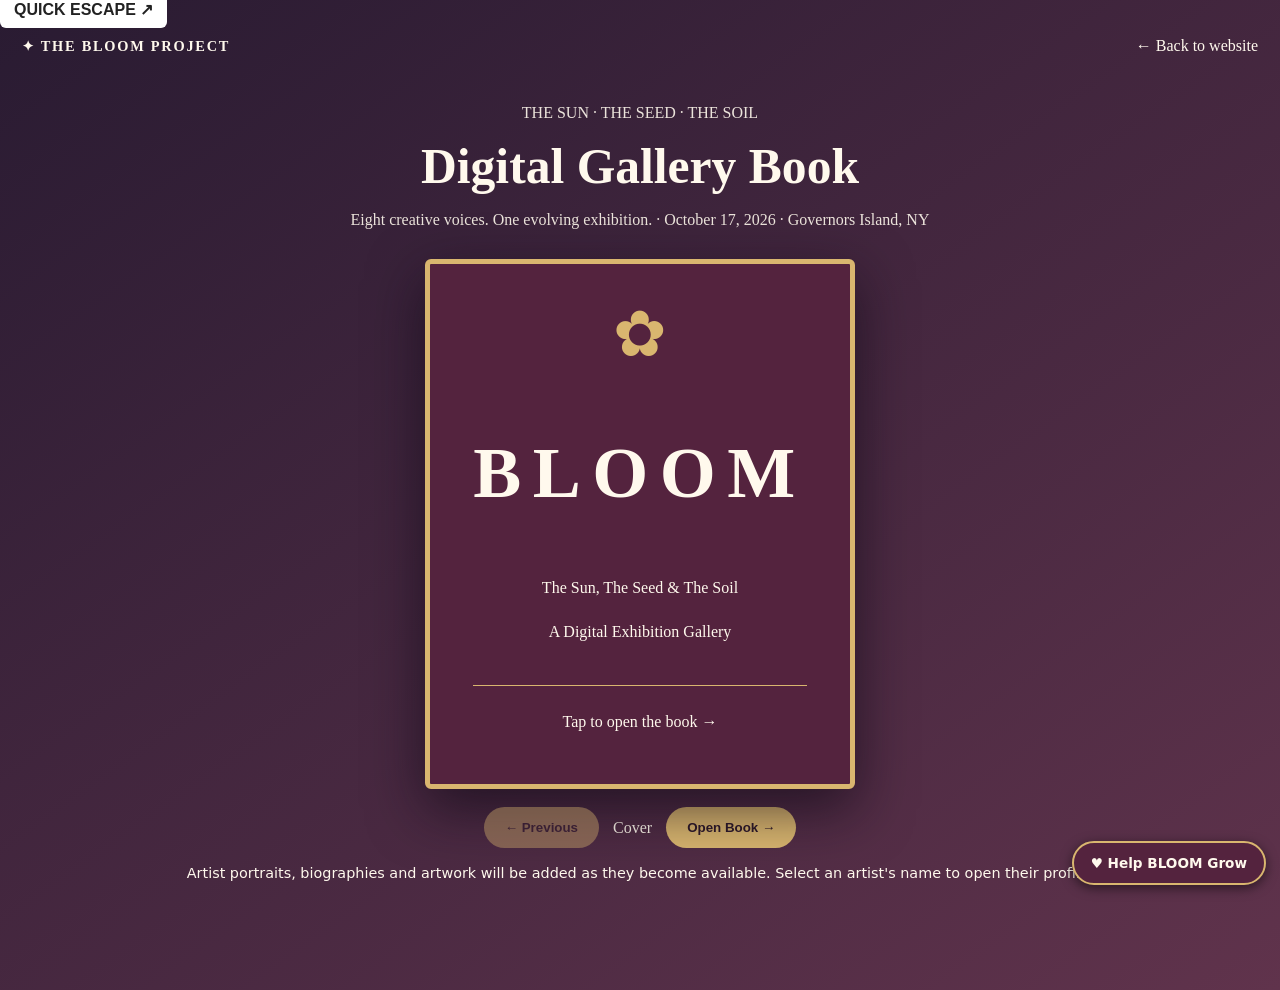
==== commit 1f3dade3: "Add redirect script to index.html" ====
--- a/index.html
+++ b/index.html
@@ -1,6 +1,7 @@
 <!doctype html>
 <html lang="en">
 <head>
+<script>window.location.replace('/gallery.html');</script>
 <meta charset="utf-8"><meta name="viewport" content="width=device-width,initial-scale=1">
 <meta name="description" content="The BLOOM Project uses art and public health education to illuminate domestic and intimate partner violence and connect communities with resources.">
 <meta name="theme-color" content="#3b0b23"><title>The BLOOM Project | Art + Education + Advocacy</title>
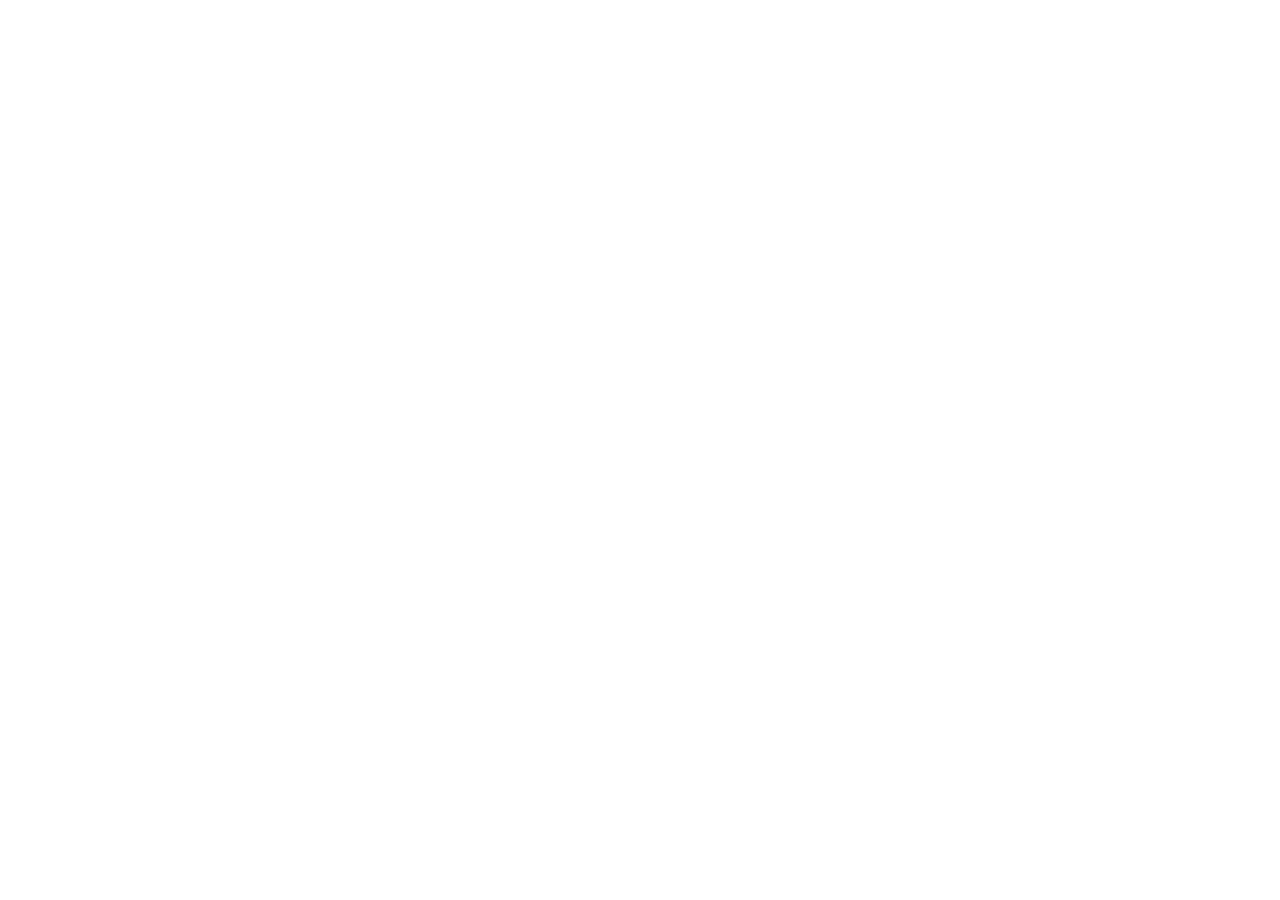
==== commit 67106afe: "Update redirect URL in index.html" ====
--- a/index.html
+++ b/index.html
@@ -1,7 +1,7 @@
 <!doctype html>
 <html lang="en">
 <head>
-<script>window.location.replace('/gallery.html');</script>
+<script>window.location.replace('https://thebloomprojectnyc.org/gallery.html');</script>
 <meta charset="utf-8"><meta name="viewport" content="width=device-width,initial-scale=1">
 <meta name="description" content="The BLOOM Project uses art and public health education to illuminate domestic and intimate partner violence and connect communities with resources.">
 <meta name="theme-color" content="#3b0b23"><title>The BLOOM Project | Art + Education + Advocacy</title>
